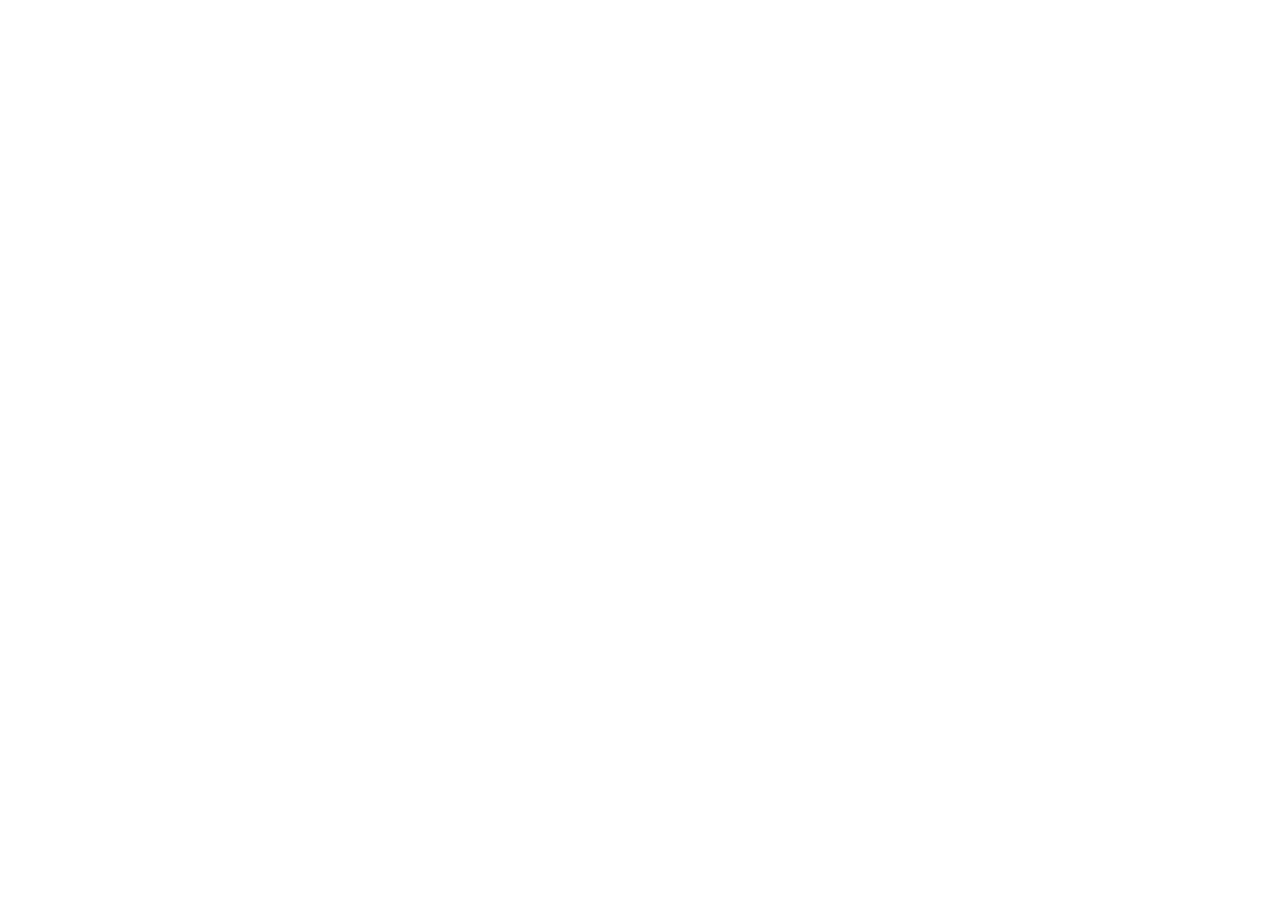
==== spec-tabular.html @ c2321938 "Add files via upload" ====
<?xml version="1.0" encoding="iso-8859-1"?>
<!DOCTYPE html PUBLIC "-//W3C//DTD XHTML 1.0 Transitional//EN"
    "http://www.w3.org/TR/xhtml1/DTD/xhtml1-transitional.dtd">

<html xmlns="http://www.w3.org/1999/xhtml">
<head>
  <title>Spec-Tabular!</title>
  <meta name="GENERATOR" content="Mozilla/4.02 [en]C-DIAL  (Win95; U) [Netscape]" />
  <meta name="Rating" content="general" />
  <meta name="Author" content="Daniel Neiderhiser" />
  <meta name="DESCRIPTION" content="Generate a tabulated report of your systems software and hardware specification." />
  <meta name="KEYWORDS" content="Network, Speedtest, Speed test, Up, Down, Speed, Bandwidth, Throughput, kbps, kb/s, Mbps, Mp/s, Gbps, Gb/s, External IP, Internal IP, IP Address, Internet Protocol, OS, Operating System, Version, CPU, GPU, Graphics, RAM, Motherboard, Audio, Storage, Hard Drive, SSD, HDD, Floppy, Optical Dirves, CD, DVD, ROM, Peripherals, Printers, Drivers, Browser" />
  <meta http-equiv="Content-Type" content="text/html; charset=iso-8859-1" />
  <meta http-equiv="Content-Language" content="EN" />
  <meta name="abstract" content="" />
  <meta name="distribution" content="Global" />
  <meta name="revisit-after" content="7 days" />
  <meta name="copyright" content="" />
  <meta name="robots" content="FOLLOW,INDEX" />
  <link rel="alternate" type="application/rss+xml" title="" href="/" />
  <link rel="SHORTCUT ICON" href="favicon.png" />
</head>
<body>



</body>
</html>
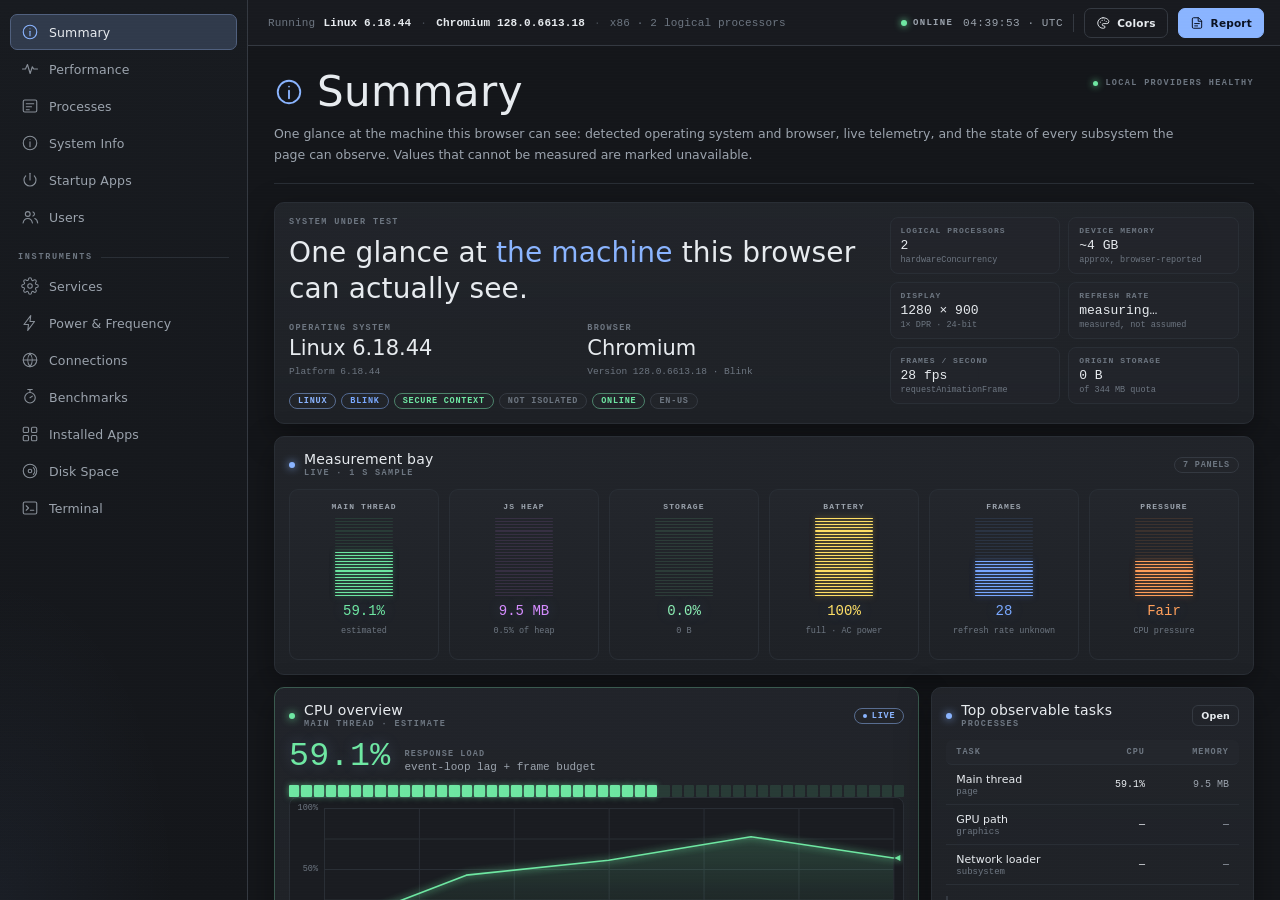
==== commit 5256e008: "v1" ====
--- a/spec-tabular.html
+++ b/spec-tabular.html
@@ -1,28 +1,6092 @@
-<?xml version="1.0" encoding="iso-8859-1"?>
-<!DOCTYPE html PUBLIC "-//W3C//DTD XHTML 1.0 Transitional//EN"
-    "http://www.w3.org/TR/xhtml1/DTD/xhtml1-transitional.dtd">
-
-<html xmlns="http://www.w3.org/1999/xhtml">
+<!DOCTYPE html>
+<html lang="en" data-theme="dark">
 <head>
-  <title>Spec-Tabular!</title>
-  <meta name="GENERATOR" content="Mozilla/4.02 [en]C-DIAL  (Win95; U) [Netscape]" />
-  <meta name="Rating" content="general" />
-  <meta name="Author" content="Daniel Neiderhiser" />
-  <meta name="DESCRIPTION" content="Generate a tabulated report of your systems software and hardware specification." />
-  <meta name="KEYWORDS" content="Network, Speedtest, Speed test, Up, Down, Speed, Bandwidth, Throughput, kbps, kb/s, Mbps, Mp/s, Gbps, Gb/s, External IP, Internal IP, IP Address, Internet Protocol, OS, Operating System, Version, CPU, GPU, Graphics, RAM, Motherboard, Audio, Storage, Hard Drive, SSD, HDD, Floppy, Optical Dirves, CD, DVD, ROM, Peripherals, Printers, Drivers, Browser" />
-  <meta http-equiv="Content-Type" content="text/html; charset=iso-8859-1" />
-  <meta http-equiv="Content-Language" content="EN" />
-  <meta name="abstract" content="" />
-  <meta name="distribution" content="Global" />
-  <meta name="revisit-after" content="7 days" />
-  <meta name="copyright" content="" />
-  <meta name="robots" content="FOLLOW,INDEX" />
-  <link rel="alternate" type="application/rss+xml" title="" href="/" />
-  <link rel="SHORTCUT ICON" href="favicon.png" />
+<meta charset="utf-8">
+<meta name="viewport" content="width=device-width, initial-scale=1">
+<title>Spec-Tabular · TMOG Web — Task Manager &amp; System Report</title>
+<meta name="description" content="A browser-native task manager and system specification report inspired by TMOG. Detects your OS, browser, hardware, display, storage, network, and exposes the telemetry a web page can actually measure.">
+<meta name="author" content="Daniel Neiderhiser">
+<meta name="keywords" content="task manager, system specs, OS detection, browser detection, CPU, GPU, RAM, storage, network, display, benchmark, TMOG, spec-tabular">
+<meta name="robots" content="index,follow">
+<meta name="theme-color" content="#14161a">
+<link rel="SHORTCUT ICON" href="favicon.png">
+<style>
+/* ============================================================
+   TMOG·WEB / Spec-Tabular — instrument panel
+   ============================================================ */
+:root {
+  --font-ui: "Segoe UI Variable Text", "Segoe UI", system-ui, -apple-system, "Helvetica Neue", Arial, sans-serif;
+  --font-display: "Segoe UI Variable Display", "Segoe UI Semilight", "Segoe UI", system-ui, -apple-system, "Helvetica Neue", Arial, sans-serif;
+  --font-mono: ui-monospace, "Cascadia Mono", "SF Mono", Menlo, Consolas, "Liberation Mono", monospace;
+  --radius: 10px;
+  --sidebar-w: 248px;
+  --scan: .16;
+  --shadow: 0 10px 30px rgba(0,0,0,.28);
+  --glow-text: 0 0 14px color-mix(in srgb, var(--tint, var(--accent)) 28%, transparent);
+  --ease: cubic-bezier(.2,.7,.2,1);
+}
+
+[data-theme="dark"] {
+  color-scheme: dark;
+  --bg: #14161a;
+  --bg2: #181b20;
+  --panel: #1e2126;
+  --panel2: #23262c;
+  --panel3: #282c33;
+  --line: #343941;
+  --line-soft: #292e35;
+  --text: #e7ebef;
+  --muted: #9ba3ad;
+  --faint: #6d7681;
+  --accent: #8ab4ff;
+  --accent2: #5f8dff;
+  --accent-ink: #0a1222;
+  --cpu: #6ee7a2;
+  --mem: #d58cff;
+  --gpu: #79a8ff;
+  --net: #63d9ff;
+  --disk: #8cf0b4;
+  --energy: #ffe066;
+  --therm: #ff9f5a;
+  --npu: #ff7b7b;
+  --ok: #6ee7a2;
+  --warn: #ffd166;
+  --bad: #ff7b7b;
+  --info: #79a8ff;
+  --shadow: 0 12px 34px rgba(0,0,0,.34);
+  --glow-text: 0 0 14px color-mix(in srgb, var(--tint, var(--accent)) 26%, transparent);
+}
+[data-theme="light"] {
+  color-scheme: light;
+  --bg: #eef1f5;
+  --bg2: #f5f7fa;
+  --panel: #ffffff;
+  --panel2: #f7f9fc;
+  --panel3: #eef2f7;
+  --line: #ccd5df;
+  --line-soft: #e1e7ee;
+  --text: #1b2430;
+  --muted: #5c6875;
+  --faint: #8a95a2;
+  --accent: #0b6bcb;
+  --accent2: #0956a8;
+  --accent-ink: #ffffff;
+  --cpu: #0e9f6e;
+  --mem: #8b3fd6;
+  --gpu: #2563eb;
+  --net: #0284c7;
+  --disk: #0f766e;
+  --energy: #a16207;
+  --therm: #dc4f0a;
+  --npu: #dc2626;
+  --ok: #0e9f6e;
+  --warn: #b45309;
+  --bad: #dc2626;
+  --info: #2563eb;
+  --shadow: 0 8px 24px rgba(20,32,52,.08);
+  --glow-text: none;
+  --scan: 0;
+}
+[data-theme="green"] {
+  color-scheme: dark;
+  --bg: #030805; --bg2: #050d08; --panel: #07120b; --panel2: #0a1810; --panel3: #0d1f15;
+  --line: #124326; --line-soft: #0b2b18; --text: #9dffb9; --muted: #55c779; --faint: #2f7a4b;
+  --accent: #3dff78; --accent2: #29d961; --accent-ink: #03150a;
+  --cpu: #3dff78; --mem: #3dff78; --gpu: #3dff78; --net: #3dff78; --disk: #3dff78;
+  --energy: #3dff78; --therm: #3dff78; --npu: #3dff78;
+  --ok: #3dff78; --warn: #b5ff7a; --bad: #ff9c7a; --info: #3dff78;
+  --shadow: 0 12px 34px rgba(0,0,0,.55);
+  --scan: .3;
+}
+[data-theme="amber"] {
+  color-scheme: dark;
+  --bg: #0c0803; --bg2: #120d06; --panel: #180f05; --panel2: #201509; --panel3: #291b0c;
+  --line: #4f3410; --line-soft: #352208; --text: #ffd9a0; --muted: #d5a45b; --faint: #8a6430;
+  --accent: #ffb52e; --accent2: #f39c12; --accent-ink: #1c1002;
+  --cpu: #ffb52e; --mem: #ffb52e; --gpu: #ffb52e; --net: #ffb52e; --disk: #ffb52e;
+  --energy: #ffb52e; --therm: #ffb52e; --npu: #ffb52e;
+  --ok: #ffcf66; --warn: #ffb52e; --bad: #ff8a5c; --info: #ffb52e;
+  --shadow: 0 12px 34px rgba(0,0,0,.55);
+  --scan: .3;
+}
+[data-theme="blue"] {
+  color-scheme: dark;
+  --bg: #03060d; --bg2: #050a14; --panel: #071020; --panel2: #0a1528; --panel3: #0d1b32;
+  --line: #123457; --line-soft: #0b233b; --text: #9fd2ff; --muted: #5b9dd8; --faint: #32688f;
+  --accent: #38b6ff; --accent2: #1e90ff; --accent-ink: #02111f;
+  --cpu: #38b6ff; --mem: #38b6ff; --gpu: #38b6ff; --net: #38b6ff; --disk: #38b6ff;
+  --energy: #38b6ff; --therm: #38b6ff; --npu: #38b6ff;
+  --ok: #63d9ff; --warn: #9fd2ff; --bad: #ff9c7a; --info: #38b6ff;
+  --shadow: 0 12px 34px rgba(0,0,0,.55);
+  --scan: .3;
+}
+[data-theme="mono"] {
+  color-scheme: dark;
+  --bg: #0a0a0a; --bg2: #0f0f0f; --panel: #141414; --panel2: #191919; --panel3: #1e1e1e;
+  --line: #3a3a3a; --line-soft: #2a2a2a; --text: #e8e8e8; --muted: #a0a0a0; --faint: #6f6f6f;
+  --accent: #f2f2f2; --accent2: #d0d0d0; --accent-ink: #0a0a0a;
+  --cpu: #f2f2f2; --mem: #f2f2f2; --gpu: #f2f2f2; --net: #f2f2f2; --disk: #f2f2f2;
+  --energy: #f2f2f2; --therm: #f2f2f2; --npu: #f2f2f2;
+  --ok: #f2f2f2; --warn: #c8c8c8; --bad: #b0b0b0; --info: #f2f2f2;
+  --shadow: 0 12px 34px rgba(0,0,0,.6);
+  --scan: .2;
+}
+
+* { box-sizing: border-box; }
+html, body { height: 100%; }
+body {
+  margin: 0;
+  background: var(--bg);
+  color: var(--text);
+  font-family: var(--font-ui);
+  font-size: 13px;
+  line-height: 1.45;
+  -webkit-font-smoothing: antialiased;
+  text-rendering: optimizeLegibility;
+  overflow: hidden;
+}
+button, input, select { font: inherit; color: inherit; }
+a { color: var(--accent); }
+::selection { background: color-mix(in srgb, var(--accent) 35%, transparent); }
+
+:focus-visible { outline: 2px solid var(--accent); outline-offset: 2px; border-radius: 4px; }
+.skip-link {
+  position: fixed; left: 12px; top: -60px; z-index: 200; padding: 8px 12px;
+  background: var(--accent); color: var(--accent-ink); border-radius: 6px;
+  font: 600 12px var(--font-ui); text-decoration: none; transition: top .15s var(--ease);
+}
+.skip-link:focus { top: 12px; }
+
+.scanlines {
+  position: fixed; inset: 0; z-index: 1000; pointer-events: none;
+  background: repeating-linear-gradient(0deg, rgba(255,255,255,.055) 0 1px, transparent 1px 3px);
+  mix-blend-mode: overlay;
+  opacity: var(--scan);
+}
+[data-theme="light"] .scanlines { display: none; }
+
+/* ---------- layout ---------- */
+.app {
+  display: grid;
+  grid-template-columns: var(--sidebar-w) minmax(0, 1fr);
+  height: 100vh;
+  height: 100dvh;
+}
+.sidebar {
+  display: flex; flex-direction: column; min-height: 0;
+  border-right: 1px solid var(--line);
+  background:
+    radial-gradient(120% 60% at 0% 100%, color-mix(in srgb, var(--accent) 5%, transparent), transparent 60%),
+    linear-gradient(180deg, var(--bg2), var(--bg));
+  position: relative;
+  z-index: 10;
+}
+.rail { flex: 1; overflow-y: auto; padding: 14px 10px 12px; display: flex; flex-direction: column; gap: 1px; }
+.navgroup {
+  padding: 16px 8px 5px; font: 600 8.5px var(--font-mono);
+  letter-spacing: .2em; text-transform: uppercase; color: var(--faint);
+  display: flex; align-items: center; gap: 8px;
+}
+.navgroup::after { content: ""; flex: 1; height: 1px; background: var(--line-soft); }
+.navbtn {
+  display: flex; align-items: center; gap: 10px;
+  padding: 8px 10px; border-radius: 7px; border: 1px solid transparent;
+  background: transparent; color: var(--muted); cursor: pointer; text-align: left;
+  font: 500 12.5px var(--font-ui); letter-spacing: .01em;
+  transition: background .14s var(--ease), color .14s var(--ease), border-color .14s var(--ease);
+  min-height: 36px;
+}
+.navbtn:hover { background: color-mix(in srgb, var(--panel2) 75%, transparent); color: var(--text); }
+.navbtn[aria-selected="true"] {
+  background: color-mix(in srgb, var(--accent) 17%, var(--panel));
+  border-color: color-mix(in srgb, var(--accent) 32%, var(--line));
+  color: var(--text);
+}
+.navicon { display: inline-flex; flex: 0 0 auto; width: 18px; height: 18px; opacity: .85; }
+.navicon svg { width: 18px; height: 18px; }
+.navbtn[aria-selected="true"] .navicon { color: var(--accent); opacity: 1; }
+.navlabel { flex: 1; }
+
+.main-col { display: flex; flex-direction: column; min-width: 0; min-height: 0; }
+.topbar {
+  flex: 0 0 auto; height: 46px;
+  display: flex; align-items: center; justify-content: space-between; gap: 14px;
+  padding: 0 16px 0 20px;
+  border-bottom: 1px solid var(--line);
+  background: color-mix(in srgb, var(--bg2) 92%, transparent);
+  position: relative; z-index: 15;
+}
+.bootbar {
+  position: absolute; left: 0; right: 0; bottom: -1px; height: 1px;
+  background: linear-gradient(90deg, transparent, var(--accent), transparent);
+  background-size: 40% 100%; background-repeat: no-repeat;
+  animation: bootslide 1.1s linear infinite;
+}
+.bootbar[hidden] { display: none; }
+@keyframes bootslide { from { background-position: -45% 0; } to { background-position: 145% 0; } }
+.session { display: flex; align-items: center; gap: 8px; min-width: 0; font: 11px var(--font-mono); color: var(--faint); letter-spacing: .015em; white-space: nowrap; overflow: hidden; text-overflow: ellipsis; }
+.session b { color: var(--text); font-weight: 600; }
+.session .sep { opacity: .5; padding: 0 1px; }
+.top-actions { display: flex; align-items: center; gap: 10px; flex: 0 0 auto; }
+.livechip {
+  display: inline-flex; align-items: center; gap: 6px;
+  font: 600 9px var(--font-mono); letter-spacing: .14em; color: var(--muted);
+}
+.livechip i {
+  width: 6px; height: 6px; border-radius: 50%; background: var(--cpu);
+  box-shadow: 0 0 7px var(--cpu); animation: pulse 2.4s ease-in-out infinite;
+}
+.livechip.offline { color: #ff6b6b; }
+.livechip.offline i { background: #ff4d4f; box-shadow: 0 0 8px #ff4d4f; animation: none; }
+[data-theme="light"] .livechip.offline { color: #c62828; }
+@keyframes pulse { 0%,100% { opacity: 1; } 50% { opacity: .35; } }
+.clock { font: 500 11px var(--font-mono); color: var(--muted); font-variant-numeric: tabular-nums; letter-spacing: .05em; }
+.top-actions .divider { width: 1px; height: 18px; background: var(--line); }
+
+.stage {
+  flex: 1; min-height: 0; overflow-y: auto; padding: 22px 26px 40px;
+  scrollbar-color: var(--line) transparent;
+  scrollbar-width: thin;
+}
+.stage::-webkit-scrollbar, .rail::-webkit-scrollbar, .tbl-wrap::-webkit-scrollbar, .dialog-body::-webkit-scrollbar { width: 10px; height: 10px; }
+.stage::-webkit-scrollbar-thumb, .rail::-webkit-scrollbar-thumb, .tbl-wrap::-webkit-scrollbar-thumb, .dialog-body::-webkit-scrollbar-thumb {
+  background: color-mix(in srgb, var(--line) 80%, transparent); border-radius: 10px;
+  border: 3px solid transparent; background-clip: content-box;
+}
+
+.view-head { padding: 2px 0 18px; margin-bottom: 18px; border-bottom: 1px solid var(--line-soft); }
+.view-head-row { display: flex; align-items: flex-start; justify-content: space-between; gap: 20px; }
+.view-title-wrap { display: flex; align-items: center; gap: 13px; min-width: 0; }
+.view-icon { width: 30px; height: 30px; color: var(--accent); display: inline-flex; flex: 0 0 auto; }
+.view-icon svg { width: 30px; height: 30px; }
+.view-title { margin: 0; font: 300 clamp(28px, 3.4vw, 42px)/1.05 var(--font-display); letter-spacing: .01em; }
+.view-desc { margin: 10px 0 0; max-width: 930px; font: 12.5px/1.65 var(--font-ui); color: var(--muted); }
+.head-status { display: flex; align-items: center; gap: 7px; padding-top: 8px; font: 600 8.5px var(--font-mono); letter-spacing: .16em; text-transform: uppercase; color: var(--faint); white-space: nowrap; }
+.head-status i { width: 5px; height: 5px; border-radius: 50%; background: var(--cpu); box-shadow: 0 0 7px var(--cpu); }
+.view[hidden] { display: none; }
+.view { animation: viewin .28s var(--ease); }
+#view-summary > * + *,
+#view-processes > * + *,
+#view-services > * + *,
+#view-system > * + *,
+#view-startup > * + *,
+#view-users > * + *,
+#view-connections > * + *,
+#view-disk > * + * { margin-top: 12px; }
+@keyframes viewin { from { opacity: 0; transform: translateY(5px); } to { opacity: 1; transform: none; } }
+
+/* ---------- primitives ---------- */
+.grid { display: grid; gap: 12px; }
+.g2 { grid-template-columns: repeat(2, minmax(0, 1fr)); }
+.g3 { grid-template-columns: repeat(3, minmax(0, 1fr)); }
+.g4 { grid-template-columns: repeat(4, minmax(0, 1fr)); }
+.two-one { grid-template-columns: minmax(0, 2fr) minmax(0, 1fr); }
+.one-two { grid-template-columns: minmax(0, 1fr) minmax(0, 2fr); }
+.stack { display: flex; flex-direction: column; gap: 12px; }
+.row { display: flex; align-items: center; gap: 9px; }
+.wrap { flex-wrap: wrap; }
+.spacer { flex: 1; }
+.mt { margin-top: 12px; }
+.mono { font-family: var(--font-mono); font-variant-numeric: tabular-nums; }
+.muted { color: var(--muted); }
+.faint { color: var(--faint); }
+.small { font-size: 10.5px; }
+.nowrap { white-space: nowrap; }
+.right { text-align: right; }
+.hidden { display: none !important; }
+
+.panel {
+  background: linear-gradient(180deg, color-mix(in srgb, var(--panel2) 88%, transparent), var(--panel));
+  border: 1px solid var(--line-soft);
+  border-radius: var(--radius);
+  padding: 14px;
+  box-shadow: var(--shadow);
+  min-width: 0;
+}
+.panel.tinted { border-color: color-mix(in srgb, var(--tint, var(--accent)) 24%, var(--line-soft)); }
+.panel-h { display: flex; align-items: center; gap: 9px; margin-bottom: 11px; min-height: 18px; }
+.panel-h h3 { margin: 0; font: 500 14px/1.2 var(--font-ui); letter-spacing: .015em; }
+.panel-h .dot { width: 6px; height: 6px; border-radius: 50%; background: var(--tint, var(--accent)); box-shadow: 0 0 8px var(--tint, var(--accent)); flex: 0 0 auto; }
+.panel-h .spacer { flex: 1; }
+.panel-kicker { font: 600 8.5px var(--font-mono); letter-spacing: .16em; text-transform: uppercase; color: var(--faint); }
+.panel-sub { font: 10.5px var(--font-mono); color: var(--faint); margin-top: 2px; }
+
+.bigvalue { font: 500 clamp(24px, 2.6vw, 34px)/1 var(--font-mono); color: var(--tint, var(--accent)); letter-spacing: .01em; text-shadow: var(--glow-text); font-variant-numeric: tabular-nums; }
+.bigvalue small { font-size: .48em; letter-spacing: .04em; color: var(--muted); text-shadow: none; margin-left: 3px; }
+.metric-row { display: flex; align-items: flex-end; gap: 14px; flex-wrap: wrap; }
+.metric-side { display: flex; flex-direction: column; gap: 2px; min-width: 120px; }
+.metric-side .k { font: 600 8.5px var(--font-mono); letter-spacing: .13em; text-transform: uppercase; color: var(--faint); }
+.metric-side .v { font: 500 11px var(--font-mono); color: var(--muted); }
+
+.vfd { display: flex; gap: 2px; height: 12px; width: 100%; align-items: stretch; }
+.vfd i { flex: 1 1 0; min-width: 1px; border-radius: 1px; background: color-mix(in srgb, var(--tint, var(--accent)) 13%, var(--panel)); transition: background .2s linear, box-shadow .2s linear; }
+.vfd i.on { background: var(--tint, var(--accent)); box-shadow: 0 0 6px color-mix(in srgb, var(--tint, var(--accent)) 55%, transparent); }
+.vfd.vert { flex-direction: column-reverse; height: 84px; width: 100%; align-items: stretch; gap: 2px; }
+.vfd.vert i { min-height: 1px; flex: 1 1 0; }
+.vfd.tiny { height: 6px; width: 64px; display: inline-flex; vertical-align: middle; gap: 1px; }
+.vfd.tiny i { border-radius: 1px; }
+[data-theme="light"] .vfd i.on { box-shadow: none; }
+[data-theme="light"] .vfd i { background: color-mix(in srgb, var(--tint, var(--accent)) 12%, var(--panel3)); }
+
+.chip {
+  display: inline-flex; align-items: center; gap: 5px;
+  padding: 2px 8px; border-radius: 999px; border: 1px solid var(--line);
+  font: 600 8.5px var(--font-mono); letter-spacing: .09em; text-transform: uppercase;
+  color: var(--muted); background: color-mix(in srgb, var(--panel2) 70%, transparent);
+  white-space: nowrap; max-width: 100%; overflow: hidden; text-overflow: ellipsis;
+}
+.chip i { width: 4px; height: 4px; border-radius: 50%; background: currentColor; flex: 0 0 auto; }
+.chip.ok { color: var(--ok); border-color: color-mix(in srgb, var(--ok) 42%, var(--line)); }
+.chip.warn { color: var(--warn); border-color: color-mix(in srgb, var(--warn) 42%, var(--line)); }
+.chip.bad { color: var(--bad); border-color: color-mix(in srgb, var(--bad) 42%, var(--line)); }
+.chip.info { color: var(--info); border-color: color-mix(in srgb, var(--info) 42%, var(--line)); }
+.chip.accent { color: var(--accent); border-color: color-mix(in srgb, var(--accent) 42%, var(--line)); }
+.chip.off { color: var(--faint); }
+
+.btn {
+  display: inline-flex; align-items: center; justify-content: center; gap: 7px;
+  padding: 7px 11px; border-radius: 7px; border: 1px solid var(--line);
+  background: var(--panel2); color: var(--text); cursor: pointer;
+  font: 600 10.5px var(--font-ui); letter-spacing: .02em;
+  transition: border-color .14s var(--ease), background .14s var(--ease), transform .1s var(--ease);
+  white-space: nowrap;
+}
+.btn:hover { border-color: color-mix(in srgb, var(--accent) 55%, var(--line)); background: color-mix(in srgb, var(--accent) 8%, var(--panel2)); }
+.btn:active { transform: translateY(1px); }
+.btn:disabled { opacity: .45; cursor: not-allowed; transform: none; }
+.btn.primary { background: var(--accent); border-color: var(--accent); color: var(--accent-ink); }
+.btn.primary:hover { background: color-mix(in srgb, var(--accent) 85%, white); }
+.btn.ghost { background: transparent; }
+.btn.sm { padding: 4px 8px; font-size: 9.5px; border-radius: 6px; }
+.btn.danger { color: var(--bad); border-color: color-mix(in srgb, var(--bad) 40%, var(--line)); background: transparent; }
+.btn svg { width: 14px; height: 14px; flex: 0 0 auto; }
+.iconbtn {
+  width: 30px; height: 30px; border-radius: 6px; border: 1px solid var(--line);
+  background: transparent; color: var(--muted); cursor: pointer; display: inline-flex;
+  align-items: center; justify-content: center; transition: .14s var(--ease);
+}
+.iconbtn:hover { color: var(--text); border-color: var(--accent); }
+.iconbtn svg { width: 15px; height: 15px; }
+
+.input, .select {
+  background: color-mix(in srgb, var(--bg2) 80%, transparent);
+  border: 1px solid var(--line); color: var(--text);
+  border-radius: 7px; padding: 7px 10px; min-width: 0;
+  font: 11.5px var(--font-mono); outline: none;
+  transition: border-color .14s var(--ease);
+}
+.input:focus, .select:focus { border-color: var(--accent); }
+.input::placeholder { color: var(--faint); }
+.select { cursor: pointer; }
+.toolbar { display: flex; align-items: center; gap: 8px; flex-wrap: wrap; margin-bottom: 12px; }
+.toolbar .spacer { flex: 1; }
+.toolbar-label { font: 600 8.5px var(--font-mono); letter-spacing: .14em; text-transform: uppercase; color: var(--faint); }
+
+.seg {
+  display: inline-flex; align-items: center; gap: 2px; flex-wrap: wrap;
+  padding: 3px; border: 1px solid var(--line-soft); border-radius: 9px;
+  background: var(--panel); margin-bottom: 12px;
+}
+.seg button {
+  display: inline-flex; align-items: center; gap: 6px;
+  border: 0; background: transparent; color: var(--muted); cursor: pointer;
+  padding: 6px 10px; border-radius: 6px;
+  font: 600 10px var(--font-mono); letter-spacing: .05em;
+  transition: background .14s var(--ease), color .14s var(--ease);
+}
+.seg button:hover { color: var(--text); }
+.seg button[aria-selected="true"] { background: color-mix(in srgb, var(--tint, var(--accent)) 16%, var(--panel2)); color: var(--text); }
+.seg i { width: 5px; height: 5px; border-radius: 50%; background: var(--tint, var(--accent)); }
+
+.note { font: 11px/1.6 var(--font-ui); color: var(--muted); border-left: 2px solid var(--line); padding: 2px 0 2px 10px; }
+.note b { color: var(--text); font-weight: 600; }
+.note + .note { margin-top: 8px; }
+.banner {
+  display: flex; gap: 10px; align-items: flex-start;
+  padding: 10px 12px; border: 1px solid var(--line-soft);
+  border-left: 2px solid var(--energy); border-radius: 8px;
+  background: color-mix(in srgb, var(--energy) 5%, transparent);
+  font: 11.5px/1.55 var(--font-ui); color: var(--muted);
+}
+.banner b { color: var(--text); }
+.banner .bi { color: var(--energy); flex: 0 0 auto; margin-top: 1px; }
+.banner .bi svg { width: 16px; height: 16px; }
+.banner.info { border-left-color: var(--info); background: color-mix(in srgb, var(--info) 5%, transparent); }
+.banner.info .bi { color: var(--info); }
+.banner.bad { border-left-color: var(--bad); background: color-mix(in srgb, var(--bad) 5%, transparent); }
+.banner.bad .bi { color: var(--bad); }
+
+/* ---------- tiles ---------- */
+.tiles { display: grid; grid-template-columns: repeat(auto-fit, minmax(205px, 1fr)); gap: 10px; }
+.tile {
+  position: relative; overflow: hidden; min-width: 0;
+  border: 1px solid color-mix(in srgb, var(--tint, var(--line)) 22%, var(--line-soft));
+  border-radius: 9px; padding: 12px 13px 13px;
+  background:
+    radial-gradient(140% 100% at 100% 0%, color-mix(in srgb, var(--tint, var(--accent)) 7%, transparent), transparent 55%),
+    linear-gradient(180deg, var(--panel2), var(--panel));
+}
+.tile::before { content: ""; position: absolute; left: 0; top: 10px; bottom: 10px; width: 2px; background: var(--tint, var(--accent)); opacity: .85; border-radius: 2px; }
+.tlabel { font: 600 8.5px var(--font-mono); letter-spacing: .14em; text-transform: uppercase; color: var(--muted); display: flex; align-items: center; gap: 7px; }
+.tlabel i { width: 5px; height: 5px; border-radius: 50%; background: var(--tint, var(--accent)); flex: 0 0 auto; }
+.tvalue { margin-top: 7px; font: 400 18px/1.25 var(--font-display); letter-spacing: .005em; overflow-wrap: anywhere; }
+.tvalue.mono { font: 500 17px/1.3 var(--font-mono); color: var(--tint, var(--text)); text-shadow: var(--glow-text); }
+.tsub { margin-top: 4px; font: 10px/1.5 var(--font-mono); color: var(--faint); overflow-wrap: anywhere; }
+.tmeter { margin-top: 10px; height: 8px; }
+
+/* ---------- vitals ---------- */
+.vitals { display: grid; grid-template-columns: repeat(6, minmax(0, 1fr)); gap: 10px; }
+.vital {
+  display: flex; flex-direction: column; align-items: center; gap: 7px;
+  padding: 12px 9px 11px; border: 1px solid var(--line-soft); border-radius: 9px;
+  background: linear-gradient(180deg, var(--panel2), var(--panel)); min-width: 0;
+}
+.vital .vlabel { font: 600 8px var(--font-mono); letter-spacing: .14em; text-transform: uppercase; color: var(--muted); text-align: center; }
+.vital .vval { font: 500 14px var(--font-mono); color: var(--tint, var(--accent)); text-shadow: var(--glow-text); font-variant-numeric: tabular-nums; }
+.vital .vsub { font: 8.5px/1.35 var(--font-mono); color: var(--faint); text-align: center; min-height: 22px; }
+.vital .vfd.vert { width: 100%; max-width: 58px; height: 78px; }
+.vital.off .vval, .vital.off .vlabel { color: var(--faint); text-shadow: none; }
+.vital.off .vfd i.on { background: var(--faint); box-shadow: none; }
+.tile.off { opacity: .72; }
+.tile.off .tvalue { color: var(--faint); text-shadow: none; }
+.tile.off .tlabel i { background: var(--faint); }
+
+/* ---------- hero ---------- */
+.hero { display: grid; grid-template-columns: minmax(0, 1.25fr) minmax(0, .75fr); gap: 18px; }
+.hero .lede { margin: 8px 0 0; font: 300 clamp(20px, 2.2vw, 28px)/1.28 var(--font-display); letter-spacing: .005em; }
+.hero .lede b { font-weight: 500; color: var(--accent); }
+.who { display: grid; grid-template-columns: 1fr 1fr; gap: 14px; margin-top: 16px; }
+.who .kicker { font: 600 8.5px var(--font-mono); letter-spacing: .15em; text-transform: uppercase; color: var(--faint); margin-bottom: 3px; }
+.who .big { font: 300 21px/1.22 var(--font-display); overflow-wrap: anywhere; }
+.who .big strong { font-weight: 500; }
+.who .sub { font: 9.5px/1.45 var(--font-mono); color: var(--faint); margin-top: 3px; overflow-wrap: anywhere; }
+.hero-chips { display: flex; flex-wrap: wrap; gap: 5px; margin-top: 15px; }
+.hero-stats { display: grid; grid-template-columns: 1fr 1fr; gap: 8px; align-content: start; }
+.hstat { border: 1px solid var(--line-soft); border-radius: 8px; padding: 8px 10px; background: color-mix(in srgb, var(--panel2) 60%, transparent); min-width: 0; }
+.hstat .hk { font: 600 8px var(--font-mono); letter-spacing: .13em; text-transform: uppercase; color: var(--faint); }
+.hstat .hv { font: 500 13px var(--font-mono); color: var(--text); margin-top: 3px; overflow-wrap: anywhere; }
+.hstat .hs { font: 8.5px var(--font-mono); color: var(--faint); margin-top: 2px; }
+
+/* ---------- charts ---------- */
+.graphbox { border: 1px solid var(--line-soft); border-radius: 8px; overflow: hidden; background: color-mix(in srgb, var(--bg) 44%, var(--panel)); }
+.graph { display: block; width: 100%; height: 148px; }
+.graph.sm { height: 104px; }
+.graph.lg { height: 196px; }
+.graph.xl { height: 240px; }
+.legend { display: flex; gap: 13px; flex-wrap: wrap; margin-top: 7px; font: 9.5px var(--font-mono); color: var(--muted); }
+.legend span { display: inline-flex; align-items: center; gap: 5px; }
+.legend i { width: 12px; height: 2px; border-radius: 2px; background: currentColor; }
+
+/* ---------- tables ---------- */
+.tbl-wrap { overflow: auto; border: 1px solid var(--line-soft); border-radius: 8px; max-height: 62vh; }
+.tbl { width: 100%; border-collapse: separate; border-spacing: 0; font: 11.5px var(--font-ui); }
+.tbl th {
+  position: sticky; top: 0; z-index: 2;
+  background: color-mix(in srgb, var(--panel2) 94%, var(--bg));
+  color: var(--faint); text-align: left; white-space: nowrap;
+  padding: 8px 10px; border-bottom: 1px solid var(--line);
+  font: 600 8.5px var(--font-mono); letter-spacing: .13em; text-transform: uppercase;
+}
+.tbl th.sortable { cursor: pointer; user-select: none; }
+.tbl th.sortable:hover { color: var(--text); }
+.tbl th .arrow { margin-left: 4px; opacity: .85; font-size: 8px; }
+.tbl td { padding: 7px 10px; border-bottom: 1px solid var(--line-soft); vertical-align: middle; }
+.tbl tbody tr:last-child td { border-bottom: 0; }
+.tbl tbody tr:hover td { background: color-mix(in srgb, var(--accent) 5%, transparent); }
+.tbl tbody tr.sel td { background: color-mix(in srgb, var(--accent) 10%, transparent); }
+.tbl tbody tr.grouprow td { background: color-mix(in srgb, var(--panel2) 85%, transparent); color: var(--faint); font: 600 8.5px var(--font-mono); letter-spacing: .13em; text-transform: uppercase; padding: 6px 10px; }
+.tbl .num { text-align: right; font-family: var(--font-mono); font-variant-numeric: tabular-nums; white-space: nowrap; }
+.tbl .namecell { font-weight: 500; }
+.tbl .small { color: var(--muted); font-size: 10px; }
+.tbl .sub { display: block; font: 9px var(--font-mono); color: var(--faint); margin-top: 1px; overflow-wrap: anywhere; }
+.tbl tr.clickable { cursor: pointer; }
+.cpucell { display: flex; align-items: center; justify-content: flex-end; gap: 7px; }
+.cpucell .pct { min-width: 46px; text-align: right; font: 500 10.5px var(--font-mono); }
+
+/* ---------- detail ---------- */
+.detail { display: grid; grid-template-columns: repeat(4, minmax(0, 1fr)); gap: 18px; }
+.detail h4 { margin: 0 0 7px; font: 600 8.5px var(--font-mono); letter-spacing: .15em; text-transform: uppercase; color: var(--faint); }
+.detail dl { display: grid; grid-template-columns: auto minmax(0, 1fr); gap: 5px 10px; margin: 0; font: 10px/1.4 var(--font-mono); }
+.detail dt { color: var(--faint); white-space: nowrap; }
+.detail dd { margin: 0; text-align: right; color: var(--text); overflow-wrap: anywhere; }
+
+/* ---------- identity / stats ---------- */
+.identity { display: grid; grid-template-columns: repeat(4, minmax(0, 1fr)); gap: 1px; background: var(--line-soft); border: 1px solid var(--line-soft); border-radius: 8px; overflow: hidden; }
+.idcell { background: var(--panel); padding: 9px 11px; min-width: 0; }
+.idcell .k { font: 600 8px var(--font-mono); letter-spacing: .13em; text-transform: uppercase; color: var(--faint); }
+.idcell .v { font: 500 10.5px/1.45 var(--font-mono); color: var(--text); margin-top: 3px; overflow-wrap: anywhere; }
+.idcell .v.off { color: var(--faint); font-style: italic; }
+.statgrid { display: grid; grid-template-columns: repeat(auto-fit, minmax(130px, 1fr)); gap: 1px; background: var(--line-soft); border: 1px solid var(--line-soft); border-radius: 8px; overflow: hidden; }
+.stat { background: var(--panel); padding: 9px 11px; min-width: 0; }
+.stat .k { font: 600 8px var(--font-mono); letter-spacing: .12em; text-transform: uppercase; color: var(--faint); }
+.stat .v { font: 500 12px/1.35 var(--font-mono); color: var(--text); margin-top: 3px; overflow-wrap: anywhere; }
+.stat .v.off { color: var(--faint); font-style: italic; font-size: 10.5px; }
+
+/* ---------- processes ---------- */
+.proclist { display: flex; flex-direction: column; gap: 1px; }
+.prow { display: grid; grid-template-columns: minmax(0, 1.7fr) 54px 84px 96px minmax(110px, .8fr) minmax(84px, .7fr) 56px; gap: 6px; align-items: center; padding: 7px 10px; border-bottom: 1px solid var(--line-soft); font: 11px var(--font-ui); }
+.prow:last-child { border-bottom: 0; }
+.prow.head { font: 600 8.5px var(--font-mono); letter-spacing: .12em; text-transform: uppercase; color: var(--faint); background: var(--panel2); border-radius: 6px; }
+.prow .pname { min-width: 0; overflow: hidden; text-overflow: ellipsis; white-space: nowrap; }
+.prow .pname .sub { display: block; font: 9px var(--font-mono); color: var(--faint); margin-top: 1px; overflow: hidden; text-overflow: ellipsis; }
+.prow .pid { font: 10px var(--font-mono); color: var(--faint); }
+.prow .pstatus { font: 9px var(--font-mono); color: var(--cpu); }
+.prow .pkind { font: 9px var(--font-mono); color: var(--muted); overflow: hidden; text-overflow: ellipsis; white-space: nowrap; }
+.prow .pcpu { display: flex; align-items: center; justify-content: flex-end; gap: 6px; font: 10px var(--font-mono); }
+.prow .pmem { text-align: right; font: 10px var(--font-mono); color: var(--muted); }
+.prow .pact { text-align: right; }
+.prow.child .pname { padding-left: 18px; position: relative; }
+.prow.child .pname::before { content: "└"; position: absolute; left: 5px; color: var(--faint); font-size: 10px; }
+.prow .pname b { font-weight: 500; }
+
+/* ---------- cores ---------- */
+.cores { display: grid; grid-template-columns: repeat(auto-fill, minmax(88px, 1fr)); gap: 7px; }
+.core { border: 1px solid var(--line-soft); border-radius: 6px; padding: 7px 8px; background: var(--bg2); }
+.core .ch { display: flex; justify-content: space-between; align-items: baseline; font: 600 8px var(--font-mono); letter-spacing: .09em; color: var(--faint); }
+.core .ch b { font-weight: 500; color: var(--cpu); font-size: 9px; }
+.core .vfd { margin-top: 5px; height: 5px; }
+
+/* ---------- waterfall ---------- */
+.wf { display: flex; flex-direction: column; gap: 5px; }
+.wf-row { display: grid; grid-template-columns: 142px minmax(0, 1fr) 62px; align-items: center; gap: 9px; font: 10px var(--font-mono); }
+.wf-row .lbl { color: var(--muted); overflow: hidden; text-overflow: ellipsis; white-space: nowrap; }
+.wf-track { height: 9px; border-radius: 4px; background: var(--panel3); overflow: hidden; position: relative; }
+.wf-bar { position: absolute; top: 0; bottom: 0; border-radius: 4px; background: var(--tint, var(--accent)); opacity: .85; min-width: 2px; }
+.wf-row .ms { text-align: right; color: var(--faint); }
+
+/* ---------- speedtest / benchmark ---------- */
+.speeds { display: flex; flex-direction: column; gap: 8px; }
+.progress { height: 6px; border-radius: 999px; background: var(--panel3); overflow: hidden; }
+.progress > span { display: block; height: 100%; width: 0; background: var(--accent); border-radius: 999px; transition: width .2s linear; }
+.progress.indet > span { width: 38%; animation: indet 1.1s ease-in-out infinite; }
+@keyframes indet { 0% { margin-left: -40%; } 100% { margin-left: 105%; } }
+.bench-grid { display: grid; grid-template-columns: repeat(auto-fit, minmax(250px, 1fr)); gap: 10px; }
+.bench {
+  border: 1px solid var(--line-soft); border-radius: 9px; padding: 13px;
+  background: linear-gradient(180deg, var(--panel2), var(--panel)); display: flex; flex-direction: column; gap: 8px;
+  position: relative; overflow: hidden;
+}
+.bench::before { content: ""; position: absolute; left: 0; top: 10px; bottom: 10px; width: 2px; background: var(--tint, var(--accent)); opacity: .85; }
+.bench h4 { margin: 0; font: 500 13px var(--font-ui); }
+.bench .bdesc { font: 10px/1.5 var(--font-ui); color: var(--faint); min-height: 30px; }
+.bench .bval { font: 500 25px/1 var(--font-mono); color: var(--tint, var(--accent)); text-shadow: var(--glow-text); }
+.bench .bunit { font: 9px var(--font-mono); color: var(--faint); letter-spacing: .08em; text-transform: uppercase; }
+.bench .bfoot { display: flex; align-items: center; justify-content: space-between; gap: 8px; margin-top: auto; }
+.bench .bdelta { font: 9px var(--font-mono); color: var(--faint); }
+.bench .bdelta.up { color: var(--ok); }
+.bench .bdelta.down { color: var(--warn); }
+.bench.running { border-color: color-mix(in srgb, var(--accent) 40%, var(--line)); }
+
+/* ---------- dialogs ---------- */
+.dialog {
+  padding: 0; border: 1px solid var(--line); border-radius: 12px;
+  background: var(--panel); color: var(--text);
+  width: min(560px, calc(100vw - 28px)); max-width: none;
+  box-shadow: 0 30px 90px rgba(0,0,0,.65);
+}
+.dialog.wide { width: min(980px, calc(100vw - 28px)); }
+.dialog::backdrop { background: rgba(2,4,8,.62); backdrop-filter: blur(3px); }
+.dialog-head { display: flex; align-items: center; justify-content: space-between; gap: 14px; padding: 14px 16px; border-bottom: 1px solid var(--line-soft); }
+.dialog-head h2 { margin: 0; font: 300 24px var(--font-display); letter-spacing: .01em; }
+.dialog-head .sub { font: 9.5px var(--font-mono); color: var(--faint); margin-top: 2px; }
+.dialog-body { padding: 15px 16px; overflow: auto; max-height: calc(100dvh - 200px); }
+.dialog-foot { display: flex; align-items: center; justify-content: flex-end; gap: 7px; flex-wrap: wrap; padding: 11px 16px; border-top: 1px solid var(--line-soft); }
+.dialog-foot .spacer { flex: 1; }
+.theme-grid { display: grid; grid-template-columns: repeat(3, 1fr); gap: 9px; }
+.theme-card {
+  text-align: left; border: 1px solid var(--line); border-radius: 9px; padding: 9px;
+  background: var(--panel2); cursor: pointer; transition: .14s var(--ease);
+}
+.theme-card:hover { border-color: var(--accent); transform: translateY(-1px); }
+.theme-card[aria-pressed="true"] { border-color: var(--accent); box-shadow: 0 0 0 1px var(--accent) inset; }
+.theme-card .sw { display: flex; height: 36px; border-radius: 5px; overflow: hidden; border: 1px solid rgba(128,128,128,.25); }
+.theme-card .sw span { flex: 1; }
+.theme-card strong { display: block; margin-top: 7px; font: 600 10.5px var(--font-mono); letter-spacing: .07em; }
+.theme-card small { display: block; margin-top: 1px; font: 9px var(--font-ui); color: var(--faint); }
+.report-meta { display: flex; flex-wrap: wrap; gap: 6px; margin-bottom: 12px; }
+.report-table { width: 100%; border-collapse: collapse; font: 10.5px/1.5 var(--font-mono); table-layout: fixed; }
+.report-table th { text-align: left; padding: 6px 8px; border-bottom: 1px solid var(--line); color: var(--faint); font: 600 8.5px var(--font-mono); letter-spacing: .12em; text-transform: uppercase; }
+.report-table th:nth-child(1) { width: 26%; }
+.report-table th:nth-child(2) { width: 42%; }
+.report-table th:nth-child(3) { width: 32%; }
+.report-table td { padding: 5px 8px; border-bottom: 1px solid var(--line-soft); vertical-align: top; overflow-wrap: anywhere; }
+.report-table td:first-child { color: var(--faint); width: 26%; }
+.report-table td:nth-child(2) { color: var(--text); width: 42%; }
+.report-table td:last-child { color: var(--muted); width: 32%; }
+.report-table tr.group td { padding-top: 12px; color: var(--accent); font: 600 8.5px var(--font-mono); letter-spacing: .14em; text-transform: uppercase; background: transparent; }
+.report-table tr.group td:first-child { width: auto; }
+.report-note { margin-top: 14px; }
+
+.sysgroup-tbl .sysrow td:first-child { color: var(--muted); width: 34%; white-space: nowrap; }
+.sysgroup-tbl .sysrow td:last-child { font-family: var(--font-mono); font-size: 10px; overflow-wrap: anywhere; }
+.sysgroup-tbl .sysrow td.off { color: var(--faint); font-style: italic; }
+.sysgroup-tbl .sysrow[hidden] { display: none; }
+
+/* ---------- toast ---------- */
+.toast {
+  position: fixed; left: 50%; bottom: 44px; transform: translate(-50%, 20px);
+  z-index: 1200; padding: 9px 14px; border-radius: 8px;
+  background: var(--panel3); border: 1px solid var(--line); color: var(--text);
+  font: 11px var(--font-mono); box-shadow: 0 12px 30px rgba(0,0,0,.4);
+  opacity: 0; pointer-events: none; transition: .2s var(--ease); max-width: min(90vw, 560px);
+}
+.toast.show { opacity: 1; transform: translate(-50%, 0); }
+.toast.bad { border-color: color-mix(in srgb, var(--bad) 50%, var(--line)); }
+
+/* ---------- print ---------- */
+#printArea { display: none; }
+@media print {
+  body { overflow: visible; background: #fff; color: #111; }
+  .sidebar, .topbar, .scanlines, .view-head, .toast, .dialog, .skip-link, #views { display: none !important; }
+  .app, .main-col, .stage { display: block; height: auto; overflow: visible; padding: 0; }
+  #printArea { display: block; }
+  #printArea pre { font: 9.5pt/1.45 "Courier New", monospace; color: #111; white-space: pre-wrap; margin: 0; }
+}
+
+/* ---------- terminal ---------- */
+.stage.terminal-mode { padding: 0; overflow: hidden; display: flex; flex-direction: column; }
+.stage.terminal-mode .view-head { display: none; }
+.stage.terminal-mode #views { flex: 1 1 auto; min-height: 0; display: flex; flex-direction: column; }
+.stage.terminal-mode #views > .view:not([hidden]) { flex: 1 1 auto; min-height: 0; display: flex; flex-direction: column; }
+.term-shell {
+  display: flex; flex-direction: column;
+  flex: 1 1 auto; min-height: 0;
+  background: color-mix(in srgb, var(--bg) 84%, #000);
+  overflow: hidden;
+}
+.term-body {
+  flex: 1 1 auto; overflow-y: auto; padding: 18px 22px 22px;
+  font: 12.5px/1.6 var(--font-mono); cursor: text;
+}
+.term-row { white-space: pre-wrap; overflow-wrap: anywhere; color: var(--text); }
+.term-row.dim { color: var(--faint); }
+.term-row.warn { color: var(--warn); }
+.term-row.bad { color: var(--bad); }
+.term-row.ok { color: var(--ok); }
+.term-ps1 { color: var(--accent); white-space: nowrap; text-shadow: var(--glow-text); }
+.term-line { display: flex; align-items: baseline; gap: 8px; margin-top: 3px; }
+.term-input {
+  flex: 1 1 auto; min-width: 0; background: transparent; border: 0; outline: none;
+  color: var(--text); font: inherit; padding: 0; caret-color: var(--accent);
+}
+.term-input:disabled { opacity: .65; }
+.term-input::selection { background: color-mix(in srgb, var(--accent) 32%, transparent); }
+
+/* ---------- responsive ---------- */
+@media (max-width: 1180px) {
+  :root { --sidebar-w: 224px; }
+  .stage { padding: 20px 20px 36px; }
+  .vitals { grid-template-columns: repeat(3, minmax(0, 1fr)); }
+  .hero { grid-template-columns: 1fr; }
+  .identity { grid-template-columns: repeat(3, minmax(0, 1fr)); }
+  .detail { grid-template-columns: repeat(2, minmax(0, 1fr)); }
+}
+@media (max-width: 940px) {
+  body { overflow: auto; }
+  .app { display: block; height: auto; }
+  .sidebar { position: relative; height: auto; border-right: 0; border-bottom: 1px solid var(--line); }
+  .rail { flex-direction: row; overflow-x: auto; overflow-y: hidden; padding: 4px 10px 10px; gap: 4px; }
+  .navgroup { display: none; }
+  .navbtn { flex: 0 0 auto; min-height: 32px; padding: 6px 9px; }
+  .navbtn .navlabel { white-space: nowrap; }
+  .main-col { height: auto; min-height: calc(100dvh - 108px); }
+  .stage { overflow: visible; padding: 16px 14px 30px; }
+  .topbar { height: auto; min-height: 44px; padding: 7px 12px; flex-wrap: wrap; }
+  .session { white-space: normal; }
+  .top-actions .divider { display: none; }
+  .view-head-row { flex-direction: column; gap: 0; }
+  .head-status { padding-top: 10px; }
+  .g2, .g3, .g4, .two-one, .one-two { grid-template-columns: 1fr; }
+  .who { grid-template-columns: 1fr; gap: 10px; }
+  .identity { grid-template-columns: repeat(2, minmax(0, 1fr)); }
+  .tiles { grid-template-columns: repeat(auto-fit, minmax(150px, 1fr)); }
+  .vitals { grid-template-columns: repeat(3, minmax(0, 1fr)); }
+  .theme-grid { grid-template-columns: repeat(2, 1fr); }
+  .detail { grid-template-columns: 1fr 1fr; gap: 14px; }
+  .proclist { overflow-x: auto; }
+  .prow { min-width: 640px; }
+}
+@media (max-width: 560px) {
+  .vitals { grid-template-columns: repeat(2, minmax(0, 1fr)); }
+  .view-title { font-size: 30px; }
+  .who .big { font-size: 19px; }
+  .hero-stats { grid-template-columns: 1fr; }
+  .identity { grid-template-columns: 1fr; }
+  .detail { grid-template-columns: 1fr; }
+  .top-actions .btn span { display: none; }
+  .top-actions .btn { padding: 7px 8px; }
+  .wf-row { grid-template-columns: 100px minmax(0, 1fr) 52px; }
+}
+@media (prefers-reduced-motion: reduce) {
+  *, *::before, *::after { animation-duration: .001ms !important; animation-iteration-count: 1 !important; transition-duration: .001ms !important; }
+}
+</style>
 </head>
 <body>
-
-
-
+<a class="skip-link" href="#stage">Skip to measurements</a>
+<div class="scanlines" aria-hidden="true"></div>
+
+<div class="app">
+  <aside class="sidebar">
+    <nav class="rail" id="destinations" role="tablist" aria-orientation="vertical" aria-label="Destinations"></nav>
+  </aside>
+
+  <div class="main-col">
+    <header class="topbar">
+      <div class="session" id="sessionLine">Probing local providers<span class="sep">·</span>detecting OS and browser…</div>
+      <div class="top-actions">
+        <span class="livechip" id="livechip" title="Browser network status"><i></i><span id="netState">ONLINE</span></span>
+        <span class="clock" id="clock">--:--:--</span>
+        <span class="divider" aria-hidden="true"></span>
+        <button class="btn ghost" id="colorsBtn" type="button" title="Instrument colors">
+          <svg viewBox="0 0 24 24" fill="none" stroke="currentColor" stroke-width="1.6" stroke-linecap="round" stroke-linejoin="round" aria-hidden="true"><path d="M12 3a9 9 0 1 0 0 18h1.3a2.1 2.1 0 0 0 0-4.2h-.6a1.9 1.9 0 0 1 0-3.8h5.8A3.5 3.5 0 0 0 22 9.5C22 5.9 17.5 3 12 3Z"/><circle cx="7.5" cy="10.5" r=".9" fill="currentColor" stroke="none"/><circle cx="10.5" cy="7.5" r=".9" fill="currentColor" stroke="none"/><circle cx="14.5" cy="7" r=".9" fill="currentColor" stroke="none"/><circle cx="17.5" cy="9.5" r=".9" fill="currentColor" stroke="none"/></svg>
+          <span>Colors</span>
+        </button>
+        <button class="btn primary" id="reportBtn" type="button" title="Build a tabulated spec report">
+          <svg viewBox="0 0 24 24" fill="none" stroke="currentColor" stroke-width="1.7" stroke-linecap="round" stroke-linejoin="round" aria-hidden="true"><path d="M14 3H6a2 2 0 0 0-2 2v14a2 2 0 0 0 2 2h12a2 2 0 0 0 2-2V9Z"/><path d="M14 3v6h6M8 13h8M8 17h5"/></svg>
+          <span>Report</span>
+        </button>
+      </div>
+      <div class="bootbar" id="bootbar" aria-hidden="true"></div>
+    </header>
+
+    <main class="stage" id="stage" tabindex="-1">
+      <div class="view-head">
+        <div class="view-head-row">
+          <div class="view-title-wrap">
+            <span class="view-icon" id="viewIcon" aria-hidden="true"></span>
+            <h1 class="view-title" id="viewTitle">Summary</h1>
+          </div>
+          <div class="head-status"><i></i><span id="headStatus">local providers healthy</span></div>
+        </div>
+        <p class="view-desc" id="viewDesc"></p>
+      </div>
+      <div id="views"></div>
+    </main>
+
+  </div>
+</div>
+
+<dialog class="dialog" id="colorsDialog" aria-labelledby="colorsTitle">
+  <div class="dialog-head">
+    <div>
+      <h2 id="colorsTitle">Instrument colors</h2>
+      <div class="sub">Same measurements · six phosphors</div>
+    </div>
+    <button class="iconbtn" type="button" data-close-dialog title="Close" aria-label="Close">✕</button>
+  </div>
+  <div class="dialog-body">
+    <div class="theme-grid" id="themeGrid"></div>
+    <p class="note mt">Colors are local to this page and remembered in this browser. Charts and meters follow the selected phosphor.</p>
+  </div>
+</dialog>
+
+<dialog class="dialog wide" id="reportDialog" aria-labelledby="reportTitle">
+  <div class="dialog-head">
+    <div>
+      <h2 id="reportTitle">Spec report</h2>
+      <div class="sub" id="reportSub">Tabulated system and browser report</div>
+    </div>
+    <button class="iconbtn" type="button" data-close-dialog title="Close" aria-label="Close">✕</button>
+  </div>
+  <div class="dialog-body" id="reportBody"></div>
+  <div class="dialog-foot">
+    <button class="btn sm ghost" type="button" id="reportPrint">Print</button>
+    <button class="btn sm ghost" type="button" id="reportJson">JSON</button>
+    <button class="btn sm ghost" type="button" id="reportCsv">CSV</button>
+    <button class="btn sm ghost" type="button" id="reportTxt">TXT</button>
+    <span class="spacer"></span>
+    <button class="btn sm primary" type="button" id="reportCopy">Copy report</button>
+  </div>
+</dialog>
+
+<pre id="printArea" aria-hidden="true"></pre>
+<div class="toast" id="toast" role="status" aria-live="polite"></div>
+
+<noscript>
+  <div style="padding:24px;font-family:monospace">Spec-Tabular needs JavaScript to measure the browser and render the instrument.</div>
+</noscript>
+
+<script>
+'use strict';
+
+/* ============================================================
+   0. Tiny DOM + formatting helpers
+   ============================================================ */
+const $ = (sel, root = document) => root.querySelector(sel);
+const $$ = (sel, root = document) => Array.prototype.slice.call(root.querySelectorAll(sel));
+const clamp = (v, lo, hi) => Math.min(hi, Math.max(lo, v));
+const round = (v, d = 1) => (v == null || !isFinite(v)) ? null : Number(v.toFixed(d));
+
+function h(tag, attrs, ...children) {
+  const node = document.createElement(tag);
+  if (attrs) {
+    for (const [k, v] of Object.entries(attrs)) {
+      if (v == null || v === false) continue;
+      if (k === 'class') node.className = v;
+      else if (k === 'html') node.innerHTML = v;
+      else if (k === 'text') node.textContent = v;
+      else if (k.startsWith('on') && typeof v === 'function') node.addEventListener(k.slice(2).toLowerCase(), v);
+      else if (k === 'dataset') Object.assign(node.dataset, v);
+      else node.setAttribute(k, v === true ? '' : String(v));
+    }
+  }
+  for (const child of children.flat(Infinity)) {
+    if (child == null || child === false) continue;
+    node.append(child.nodeType ? child : document.createTextNode(String(child)));
+  }
+  return node;
+}
+function setText(id, value) {
+  const node = document.getElementById(id);
+  if (node) node.textContent = value == null || value === '' ? '—' : String(value);
+}
+function setHTML(id, value) {
+  const node = document.getElementById(id);
+  if (node) node.innerHTML = value;
+}
+function fmtBytes(bytes, digits = 1) {
+  if (bytes == null || !isFinite(bytes)) return '—';
+  if (bytes === 0) return '0 B';
+  const units = ['B', 'KB', 'MB', 'GB', 'TB', 'PB'];
+  const i = clamp(Math.floor(Math.log(Math.abs(bytes)) / Math.log(1024)), 0, units.length - 1);
+  const n = bytes / Math.pow(1024, i);
+  return (i === 0 ? Math.round(n) : n.toFixed(n >= 100 ? 0 : n >= 10 ? 1 : digits)) + ' ' + units[i];
+}
+function fmtMB(bytes, digits = 1) {
+  if (bytes == null || !isFinite(bytes)) return '—';
+  return (bytes / 1048576).toFixed(digits) + ' MB';
+}
+function fmtNum(v, digits = 0) {
+  if (v == null || !isFinite(v)) return '—';
+  return new Intl.NumberFormat(undefined, { maximumFractionDigits: digits }).format(v);
+}
+function fmtPct(v, digits = 1) {
+  if (v == null || !isFinite(v)) return '—';
+  return v.toFixed(digits) + '%';
+}
+function fmtMs(ms) {
+  if (ms == null || !isFinite(ms)) return '—';
+  if (ms < 1) return ms.toFixed(2) + ' ms';
+  if (ms < 1000) return ms.toFixed(0) + ' ms';
+  return (ms / 1000).toFixed(2) + ' s';
+}
+function fmtDuration(seconds) {
+  if (seconds == null || !isFinite(seconds)) return '—';
+  seconds = Math.max(0, Math.floor(seconds));
+  const d = Math.floor(seconds / 86400);
+  const hr = Math.floor((seconds % 86400) / 3600);
+  const m = Math.floor((seconds % 3600) / 60);
+  const s = seconds % 60;
+  if (d) return d + 'd ' + hr + 'h ' + m + 'm';
+  if (hr) return hr + 'h ' + m + 'm ' + String(s).padStart(2, '0') + 's';
+  if (m) return m + 'm ' + String(s).padStart(2, '0') + 's';
+  return s + 's';
+}
+function fmtTime(ts) {
+  if (!ts) return '—';
+  try { return new Date(ts).toLocaleTimeString([], { hour: '2-digit', minute: '2-digit', second: '2-digit' }); }
+  catch { return '—'; }
+}
+function fmtDate(ts) {
+  if (!ts) return '—';
+  try { return new Date(ts).toLocaleString(); } catch { return '—'; }
+}
+function safe(fn, fallback = null) {
+  try { return fn(); } catch { return fallback; }
+}
+function cssVar(name, el = document.documentElement) {
+  return getComputedStyle(el).getPropertyValue(name).trim();
+}
+function el(id) { return document.getElementById(id); }
+function toggleClass(node, cls, on) { if (node) node.classList.toggle(cls, !!on); }
+function sortRows(rows, key, dir) {
+  return rows.slice().sort((a, b) => {
+    let av = a[key], bv = b[key];
+    if (av == null && bv == null) return 0;
+    if (av == null) return 1;
+    if (bv == null) return -1;
+    if (typeof av === 'string' || typeof bv === 'string') {
+      av = String(av); bv = String(bv);
+      return av.localeCompare(bv) * dir;
+    }
+    return (av - bv) * dir;
+  });
+}
+
+const ICONS = {
+  summary: '<svg viewBox="0 0 24 24" fill="none" stroke="currentColor" stroke-width="1.5" stroke-linecap="round" stroke-linejoin="round"><circle cx="12" cy="12" r="9"/><path d="M12 11v6"/><circle cx="12" cy="7.6" r=".7" fill="currentColor" stroke="none"/></svg>',
+  performance: '<svg viewBox="0 0 24 24" fill="none" stroke="currentColor" stroke-width="1.5" stroke-linecap="round" stroke-linejoin="round"><path d="M2 12h4l2.6-6 3.6 12 2.9-9 1.9 3H22"/></svg>',
+  processes: '<svg viewBox="0 0 24 24" fill="none" stroke="currentColor" stroke-width="1.5" stroke-linecap="round" stroke-linejoin="round"><rect x="3" y="4" width="18" height="16" rx="2"/><path d="M7 9h10M7 13h7M7 17h4"/></svg>',
+  system: '<svg viewBox="0 0 24 24" fill="none" stroke="currentColor" stroke-width="1.5" stroke-linecap="round" stroke-linejoin="round"><circle cx="12" cy="12" r="9"/><path d="M12 10.5V17"/><circle cx="12" cy="7.3" r=".7" fill="currentColor" stroke="none"/></svg>',
+  startup: '<svg viewBox="0 0 24 24" fill="none" stroke="currentColor" stroke-width="1.5" stroke-linecap="round" stroke-linejoin="round"><path d="M12 3v9"/><path d="M6.3 6.4a8 8 0 1 0 11.4 0"/></svg>',
+  users: '<svg viewBox="0 0 24 24" fill="none" stroke="currentColor" stroke-width="1.5" stroke-linecap="round" stroke-linejoin="round"><circle cx="9" cy="8" r="3.2"/><path d="M2.8 20c.7-3.8 3.2-6 6.2-6s5.5 2.2 6.2 6"/><path d="M16 5.2a3 3 0 0 1 0 5.6M18.4 14.1c2 .7 3.4 2.7 3.8 5.9"/></svg>',
+  services: '<svg viewBox="0 0 24 24" fill="none" stroke="currentColor" stroke-width="1.4" stroke-linecap="round" stroke-linejoin="round"><circle cx="12" cy="12" r="3"/><path d="M19.4 15a1.7 1.7 0 0 0 .34 1.87l.06.06a2 2 0 1 1-2.83 2.83l-.06-.06a1.7 1.7 0 0 0-1.87-.34 1.7 1.7 0 0 0-1 1.56V21a2 2 0 1 1-4 0v-.09a1.7 1.7 0 0 0-1.1-1.56 1.7 1.7 0 0 0-1.87.34l-.06.06a2 2 0 1 1-2.83-2.83l.06-.06a1.7 1.7 0 0 0 .34-1.87 1.7 1.7 0 0 0-1.56-1H3a2 2 0 1 1 0-4h.09a1.7 1.7 0 0 0 1.56-1.1 1.7 1.7 0 0 0-.34-1.87l-.06-.06a2 2 0 1 1 2.83-2.83l.06.06a1.7 1.7 0 0 0 1.87.34H9a1.7 1.7 0 0 0 1-1.56V3a2 2 0 1 1 4 0v.09a1.7 1.7 0 0 0 1 1.56 1.7 1.7 0 0 0 1.87-.34l.06-.06a2 2 0 1 1 2.83 2.83l-.06.06a1.7 1.7 0 0 0-.34 1.87V9a1.7 1.7 0 0 0 1.56 1H21a2 2 0 1 1 0 4h-.09a1.7 1.7 0 0 0-1.51 1Z"/></svg>',
+  power: '<svg viewBox="0 0 24 24" fill="none" stroke="currentColor" stroke-width="1.5" stroke-linecap="round" stroke-linejoin="round"><path d="M13 2 4 14h6l-1 8 9-12h-6l1-8Z"/></svg>',
+  connections: '<svg viewBox="0 0 24 24" fill="none" stroke="currentColor" stroke-width="1.5" stroke-linecap="round" stroke-linejoin="round"><circle cx="12" cy="12" r="9"/><path d="M3 12h18M12 3a15.3 15.3 0 0 1 0 18M12 3a15.3 15.3 0 0 0 0 18"/></svg>',
+  benchmarks: '<svg viewBox="0 0 24 24" fill="none" stroke="currentColor" stroke-width="1.5" stroke-linecap="round" stroke-linejoin="round"><circle cx="12" cy="13" r="7"/><path d="M12 13l3.2-2.2M9 2h6M12 2v3"/></svg>',
+  installed: '<svg viewBox="0 0 24 24" fill="none" stroke="currentColor" stroke-width="1.5" stroke-linecap="round" stroke-linejoin="round"><rect x="3" y="3" width="7" height="7" rx="1.5"/><rect x="14" y="3" width="7" height="7" rx="1.5"/><rect x="3" y="14" width="7" height="7" rx="1.5"/><rect x="14" y="14" width="7" height="7" rx="1.5"/></svg>',
+  disk: '<svg viewBox="0 0 24 24" fill="none" stroke="currentColor" stroke-width="1.5" stroke-linecap="round" stroke-linejoin="round"><circle cx="12" cy="12" r="9"/><circle cx="12" cy="12" r="2.4"/><path d="M16.5 7.5a6.4 6.4 0 0 1 0 9"/></svg>',
+  terminal: '<svg viewBox="0 0 24 24" fill="none" stroke="currentColor" stroke-width="1.5" stroke-linecap="round" stroke-linejoin="round"><rect x="3" y="4" width="18" height="16" rx="2"/><path d="m7 9 3 3-3 3M12.5 15H17"/></svg>',
+  warn: '<svg viewBox="0 0 24 24" fill="none" stroke="currentColor" stroke-width="1.6" stroke-linecap="round" stroke-linejoin="round"><path d="M12 3 2.8 20h18.4L12 3Z"/><path d="M12 9v5"/><circle cx="12" cy="17" r=".7" fill="currentColor" stroke="none"/></svg>',
+  info: '<svg viewBox="0 0 24 24" fill="none" stroke="currentColor" stroke-width="1.6" stroke-linecap="round" stroke-linejoin="round"><circle cx="12" cy="12" r="9"/><path d="M12 11v6"/><circle cx="12" cy="7.6" r=".7" fill="currentColor" stroke="none"/></svg>',
+  file: '<svg viewBox="0 0 24 24" fill="none" stroke="currentColor" stroke-width="1.6" stroke-linecap="round" stroke-linejoin="round"><path d="M14 3H6a2 2 0 0 0-2 2v14a2 2 0 0 0 2 2h12a2 2 0 0 0 2-2V9Z"/><path d="M14 3v6h6"/></svg>'
+};
+
+const DESTINATIONS = [
+  { id: 'summary', label: 'Summary', icon: 'summary', desc: 'One glance at the machine this browser can see: detected operating system and browser, live telemetry, and the state of every subsystem the page can observe. Values that cannot be measured are marked unavailable.' },
+  { id: 'performance', label: 'Performance', icon: 'performance', desc: 'Live subsystem instrumentation: main-thread responsiveness, JavaScript heap, origin storage, observed network transfer, GPU identity, frame rate, and CPU pressure.' },
+  { id: 'processes', label: 'Processes', icon: 'processes', desc: 'Every task this page can actually observe and control. Web pages cannot enumerate operating-system processes, so this view shows the browser tasks it can measure — and will not invent the rest.' },
+  { id: 'system', label: 'System Info', icon: 'system', desc: 'A tabulated inventory of the operating system, browser, hardware, display, storage, media, network, battery, and security context exposed to this page.' },
+  { id: 'startup', label: 'Startup Apps', icon: 'startup', desc: 'What this document started: navigation timing phases and every resource the page loaded, ranked by impact. Operating-system startup programs are not exposed to web pages.' },
+  { id: 'users', label: 'Users', icon: 'users', desc: 'The one local browser session this page can see, with its locale, time zone, display, power state, connection, and privacy posture.' },
+  { id: 'services', label: 'Services', icon: 'services', desc: 'Browser-exposed platform capabilities and permission states — the closest web equivalent to system services, with honest availability rather than a simulated list.', group: 'INSTRUMENTS' },
+  { id: 'power', label: 'Power & Frequency', icon: 'power', desc: 'Battery state, CPU pressure, and display timing. Wattage, clock frequency, and temperature sensors are not exposed to browser pages and are shown as unavailable.' },
+  { id: 'connections', label: 'Connections', icon: 'connections', desc: 'Network state, this page’s observed requests, and optional external checks you trigger yourself. No connection data leaves the page unless you ask for it.' },
+  { id: 'benchmarks', label: 'Benchmarks', icon: 'benchmarks', desc: 'Local CPU, memory, GPU, storage, and network measurements. Scores are relative observations from this browser.' },
+  { id: 'installed', label: 'Installed Apps', icon: 'installed', desc: 'Installed web apps, service workers, caches, databases, browser plugins, and media devices visible to this origin. Operating-system apps and extensions are not enumerable.' },
+  { id: 'disk', label: 'Disk Space', icon: 'disk', desc: 'This origin’s storage quota and usage, including caches and databases. Physical disk capacity and file-system free space are not exposed to browser pages.' },
+  { id: 'terminal', label: 'Terminal', icon: 'terminal', desc: 'A terminal-style shell for this page. Browsers cannot execute operating-system programs; commands here query this page’s own instrumentation and report measured values — nothing is simulated.' }
+];
+
+const THEMES = [
+  { id: 'light', name: 'Light', note: 'Full color · daylight', sw: ['#eef1f5', '#ffffff', '#0b6bcb', '#0e9f6e', '#8b3fd6'] },
+  { id: 'dark', name: 'Dark', note: 'Full color · graphite', sw: ['#14161a', '#1e2126', '#8ab4ff', '#6ee7a2', '#d58cff'] },
+  { id: 'green', name: 'Green', note: 'Classic phosphor', sw: ['#030805', '#07120b', '#3dff78', '#1c8f44', '#0e4f27'] },
+  { id: 'amber', name: 'Amber', note: 'Warm phosphor', sw: ['#0c0803', '#180f05', '#ffb52e', '#a06f18', '#51370b'] },
+  { id: 'blue', name: 'Blue', note: 'Cool phosphor', sw: ['#03060d', '#071020', '#38b6ff', '#1d6ea8', '#0d3a5c'] },
+  { id: 'mono', name: 'Mono', note: 'Dark · no saturation', sw: ['#0a0a0a', '#141414', '#f2f2f2', '#bdbdbd', '#7a7a7a'] }
+];
+
+/* ============================================================
+   1. State
+   ============================================================ */
+const HMAX = 120;
+const state = {
+  view: 'summary',
+  perfTab: 'cpu',
+  theme: 'dark',
+  ready: false,
+  generation: 0,
+  sessionStart: performance.timeOrigin || Date.now(),
+  specs: null,
+  live: {
+    load: null,
+    heapUsed: null,
+    heapLimit: null,
+    fps: null,
+    longTasks: 0,
+    tbt: 0,
+    pressure: null,
+    battery: null,
+    connection: null,
+    online: navigator.onLine,
+    transferBytes: 0,
+    requests: 0,
+    rateSample: 0,
+    speed: null,
+    workers: 0,
+    refreshRate: null
+  },
+  hist: {
+    load: [], heap: [], fps: [], net: [], pressure: [], speed: [], block: []
+  },
+  term: { history: [], hidx: 0, busy: false, ready: false },
+  screens: null,
+  conn: { q: '', sort: { key: 'start', dir: -1 } },
+  lag: { accum: 0, last: performance.now() },
+  workers: [],
+  workerSeq: 0,
+  workersSupported: null,
+  selectedProc: 'main',
+  proc: { q: '', kind: 'all', sort: { key: 'cpu', dir: -1 } },
+  startup: { sort: { key: 'duration', dir: -1 }, rows: [], nav: null, phases: [] },
+  publicIP: null,
+  speed: { running: false, mbps: null, error: null, progress: 0, bytes: 0, total: 0, rates: [], started: 0 },
+  bench: { running: {}, results: {}, history: [] },
+  permissionStates: {},
+  installed: null,
+  features: [],
+  reportCache: null,
+  refreshTimer: null
+};
+
+/* ============================================================
+   2. Nav, theme, view switching
+   ============================================================ */
+function buildNav() {
+  const nav = el('destinations');
+  nav.textContent = '';
+  for (const d of DESTINATIONS) {
+    if (d.group) nav.append(h('div', { class: 'navgroup' }, d.group));
+    const btn = h('button', {
+      class: 'navbtn', type: 'button', role: 'tab', id: 'tab-' + d.id,
+      'aria-controls': 'view-' + d.id, 'aria-selected': 'false', tabindex: '-1'
+    }, h('span', { class: 'navicon', html: ICONS[d.icon] || ICONS.summary }), h('span', { class: 'navlabel' }, d.label));
+    btn.addEventListener('click', () => showView(d.id));
+    btn.addEventListener('keydown', onNavKey);
+    nav.append(btn);
+  }
+}
+function onNavKey(event) {
+  const keys = ['ArrowDown', 'ArrowUp', 'Home', 'End', 'ArrowLeft', 'ArrowRight'];
+  if (!keys.includes(event.key)) return;
+  event.preventDefault();
+  const tabs = $$('#destinations .navbtn');
+  const index = tabs.indexOf(document.activeElement);
+  let next = index;
+  if (event.key === 'ArrowDown' || event.key === 'ArrowRight') next = (index + 1) % tabs.length;
+  if (event.key === 'ArrowUp' || event.key === 'ArrowLeft') next = (index - 1 + tabs.length) % tabs.length;
+  if (event.key === 'Home') next = 0;
+  if (event.key === 'End') next = tabs.length - 1;
+  const target = tabs[next];
+  if (target) {
+    target.focus();
+    const id = target.id.replace('tab-', '');
+    showView(id);
+  }
+}
+function showView(id, opts = {}) {
+  const dest = DESTINATIONS.find(d => d.id === id) || DESTINATIONS[0];
+  state.view = dest.id;
+  for (const d of DESTINATIONS) {
+    const tab = document.getElementById('tab-' + d.id);
+    const section = document.getElementById('view-' + d.id);
+    if (tab) {
+      tab.setAttribute('aria-selected', d.id === dest.id ? 'true' : 'false');
+      tab.tabIndex = d.id === dest.id ? 0 : -1;
+    }
+    if (section) section.hidden = d.id !== dest.id;
+  }
+  setText('viewTitle', dest.label);
+  setText('viewDesc', dest.desc);
+  setHTML('viewIcon', ICONS[dest.icon] || ICONS.summary);
+  const stage = el('stage');
+  if (stage) stage.classList.toggle('terminal-mode', dest.id === 'terminal');
+  if (!opts.keepScroll) stage.scrollTop = 0;
+  if (location.hash !== '#' + dest.id) {
+    try { history.replaceState(null, '', '#' + dest.id); } catch {}
+  }
+  requestAnimationFrame(() => {
+    if (typeof updateView === 'function') updateView(true);
+  });
+  if (dest.id === 'terminal') {
+    const input = el('term-input');
+    if (input) setTimeout(() => { try { input.focus({ preventScroll: true }); } catch {} }, 60);
+  }
+}
+function applyTheme(theme, persist = true) {
+  const valid = THEMES.some(t => t.id === theme) ? theme : 'dark';
+  state.theme = valid;
+  document.documentElement.setAttribute('data-theme', valid);
+  const meta = document.querySelector('meta[name="theme-color"]');
+  if (meta) meta.setAttribute('content', cssVar('--bg'));
+  const grid = el('themeGrid');
+  if (grid) {
+    for (const btn of $$('.theme-card', grid)) {
+      btn.setAttribute('aria-pressed', btn.dataset.theme === valid ? 'true' : 'false');
+    }
+  }
+  if (persist) {
+    try { localStorage.setItem('spec-tabular-theme', valid); } catch {}
+  }
+  if (state.ready) updateView(true);
+}
+function buildThemeGrid() {
+  const grid = el('themeGrid');
+  grid.textContent = '';
+  for (const t of THEMES) {
+    const btn = h('button', {
+      class: 'theme-card', type: 'button', 'data-theme': t.id,
+      'aria-pressed': state.theme === t.id ? 'true' : 'false', title: t.name + ' — ' + t.note
+    },
+      h('span', { class: 'sw' }, t.sw.map(c => h('span', { style: 'background:' + c }))),
+      h('strong', {}, t.name), h('small', {}, t.note)
+    );
+    btn.addEventListener('click', () => {
+      applyTheme(t.id);
+      const dlg = el('colorsDialog');
+      if (dlg && dlg.open) dlg.close();
+      toast(t.name + ' phosphor applied');
+    });
+    grid.append(btn);
+  }
+}
+function toast(message, bad = false) {
+  const node = el('toast');
+  node.textContent = message;
+  node.classList.toggle('bad', bad);
+  node.classList.add('show');
+  clearTimeout(toast._timer);
+  toast._timer = setTimeout(() => node.classList.remove('show'), 2800);
+}
+
+/* ============================================================
+   3. Generic UI factories
+   ============================================================ */
+function makeVfd(percent = 0, tint = '--accent', segments = 36, vertical = false, cls = '') {
+  const node = h('div', { class: 'vfd ' + cls + (vertical ? ' vert' : ''), role: 'img' });
+  node.style.setProperty('--tint', 'var(' + tint + ')');
+  for (let i = 0; i < segments; i++) node.append(h('i'));
+  setVfd(node, percent);
+  return node;
+}
+function setVfd(node, percent) {
+  if (!node) return;
+  const p = clamp(Number(percent) || 0, 0, 100);
+  const segs = node.children;
+  const on = Math.round((p / 100) * segs.length);
+  for (let i = 0; i < segs.length; i++) segs[i].classList.toggle('on', i < on);
+  node.setAttribute('aria-label', Math.round(p) + '%');
+}
+function chip(text, tone = '', live = false) {
+  return h('span', { class: 'chip ' + tone + (live ? ' live' : '') }, live ? h('i') : null, text);
+}
+function panel(title, kicker, tint, body, actions) {
+  const p = h('div', { class: 'panel' + (tint ? ' tinted' : ''), style: tint ? '--tint: var(' + tint + ')' : null });
+  const head = h('div', { class: 'panel-h' },
+    tint ? h('span', { class: 'dot' }) : null,
+    h('div', {}, h('h3', {}, title), kicker ? h('div', { class: 'panel-kicker' }, kicker) : null),
+    h('span', { class: 'spacer' }),
+    actions || null
+  );
+  p.append(head);
+  for (const b of [].concat(body)) {
+    if (b != null) p.append(b);
+  }
+  return p;
+}
+function statCell(k, v, id) {
+  return h('div', { class: 'stat' }, h('div', { class: 'k' }, k), h('div', { class: 'v', id }, v));
+}
+function idCell(k, v, id, cls = '') {
+  return h('div', { class: 'idcell' }, h('div', { class: 'k' }, k), h('div', { class: 'v ' + cls, id }, v));
+}
+function graphEl(id, cls = '') {
+  return h('div', { class: 'graphbox' }, h('canvas', { class: 'graph ' + cls, id, 'aria-hidden': 'true' }));
+}
+function kvStat(k, v, id) {
+  return h('div', { class: 'stat' }, h('div', { class: 'k' }, k), h('div', { class: 'v', id }, v));
+}
+function note(text) {
+  const n = h('p', { class: 'note' });
+  n.textContent = text;
+  return n;
+}
+function banner(text, tone = '') {
+  return h('div', { class: 'banner ' + tone }, h('span', { class: 'bi', html: tone === 'bad' ? ICONS.warn : ICONS.info }), h('div', {}, text));
+}
+function sortHeader(label, key, sortState, onSort, cls = '') {
+  const active = sortState.key === key;
+  const arrow = active ? (sortState.dir === -1 ? '▼' : '▲') : '';
+  return h('th', {
+    class: 'sortable ' + cls, scope: 'col', 'aria-sort': active ? (sortState.dir === -1 ? 'descending' : 'ascending') : 'none',
+    onclick: () => onSort(key)
+  }, label, h('span', { class: 'arrow' }, arrow));
+}
+function statusChip(status) {
+  const s = String(status || '').toLowerCase();
+  if (s === 'available' || s === 'granted' || s === 'running' || s === 'nominal') return chip(status, 'ok', s === 'running');
+  if (s === 'prompt' || s === 'fair' || s === 'limited') return chip(status, 'warn');
+  if (s === 'denied' || s === 'serious' || s === 'critical' || s === 'unavailable') return chip(status, 'bad');
+  if (s === 'unsupported' || s === 'n/a') return chip('n/a', 'off');
+  return chip(status, '');
+}
+
+/* ============================================================
+   4. Canvas charts
+   ============================================================ */
+function drawChart(canvasId, series, opts = {}) {
+  const canvas = document.getElementById(canvasId);
+  if (!canvas) return;
+  const rect = canvas.getBoundingClientRect();
+  if (!rect.width || !rect.height) return;
+  const dpr = Math.min(window.devicePixelRatio || 1, 2.5);
+  const w = rect.width;
+  const hgt = rect.height;
+  if (canvas.width !== Math.round(w * dpr) || canvas.height !== Math.round(hgt * dpr)) {
+    canvas.width = Math.round(w * dpr);
+    canvas.height = Math.round(hgt * dpr);
+  }
+  const ctx = canvas.getContext('2d');
+  if (!ctx) return;
+  ctx.setTransform(dpr, 0, 0, dpr, 0, 0);
+  ctx.clearRect(0, 0, w, hgt);
+
+  const padL = opts.padL != null ? opts.padL : 34;
+  const padR = 10;
+  const padT = 10;
+  const padB = 16;
+  const plotW = Math.max(10, w - padL - padR);
+  const plotH = Math.max(10, hgt - padT - padB);
+  const gridColor = cssVar('--line-soft');
+  const faint = cssVar('--faint');
+
+  const all = [];
+  for (const s of series) for (const v of s.data) if (v != null && isFinite(v)) all.push(v);
+  const autoMax = all.length ? Math.max(...all) : 0;
+  let max = opts.max != null ? opts.max : (autoMax > 0 ? autoMax * 1.18 : 1);
+  const min = opts.min != null ? opts.min : 0;
+  if (max <= min) max = min + 1;
+  const span = max - min;
+
+  ctx.lineWidth = 1;
+  ctx.strokeStyle = gridColor;
+  ctx.fillStyle = faint;
+  ctx.font = '8.5px ' + cssVar('--font-mono').replace(/"/g, '');
+  ctx.textBaseline = 'middle';
+  const rows = opts.gridRows || 4;
+  for (let i = 0; i <= rows; i++) {
+    const y = padT + plotH - (plotH * i / rows);
+    ctx.beginPath();
+    ctx.moveTo(padL, y + .5);
+    ctx.lineTo(w - padR, y + .5);
+    ctx.stroke();
+    if (opts.axis !== false && (i === 0 || i === rows || i === rows / 2)) {
+      const val = min + span * (i / rows);
+      ctx.textAlign = 'right';
+      ctx.fillText(opts.format ? opts.format(val) : fmtNum(val, val < 10 ? 1 : 0), padL - 6, y);
+    }
+  }
+  const cols = opts.gridCols || 6;
+  for (let i = 0; i <= cols; i++) {
+    const x = padL + plotW * (i / cols);
+    ctx.beginPath();
+    ctx.moveTo(x + .5, padT);
+    ctx.lineTo(x + .5, padT + plotH);
+    ctx.stroke();
+  }
+
+  if (!all.length) {
+    ctx.fillStyle = faint;
+    ctx.font = '9.5px ' + cssVar('--font-mono').replace(/"/g, '');
+    ctx.textAlign = 'center';
+    ctx.fillText(opts.emptyText || 'MEASUREMENT UNAVAILABLE', padL + plotW / 2, padT + plotH / 2);
+    return;
+  }
+
+  const count = Math.max(...series.map(s => s.data.length), 2);
+  const xFor = i => padL + (plotW * i) / Math.max(1, count - 1);
+  const yFor = v => padT + plotH - ((clamp(v, min, max) - min) / span) * plotH;
+
+  for (const s of series) {
+    const color = s.color || cssVar('--accent');
+    const data = s.data;
+    const runs = [];
+    let run = [];
+    for (let i = 0; i < data.length; i++) {
+      const v = data[i];
+      const x = xFor(i);
+      if (v == null || !isFinite(v)) {
+        if (run.length) { runs.push(run); run = []; }
+        continue;
+      }
+      run.push({ x, y: yFor(v) });
+    }
+    if (run.length) runs.push(run);
+
+    if (opts.fill !== false) {
+      for (const r of runs) {
+        if (r.length < 2) continue;
+        ctx.beginPath();
+        ctx.moveTo(r[0].x, padT + plotH);
+        for (const p of r) ctx.lineTo(p.x, p.y);
+        ctx.lineTo(r[r.length - 1].x, padT + plotH);
+        ctx.closePath();
+        const g = ctx.createLinearGradient(0, padT, 0, padT + plotH);
+        g.addColorStop(0, color + '3d');
+        g.addColorStop(1, color + '00');
+        ctx.fillStyle = g;
+        ctx.fill();
+      }
+    }
+    ctx.save();
+    ctx.strokeStyle = color;
+    ctx.lineWidth = s.width || 1.6;
+    ctx.lineJoin = 'round';
+    ctx.lineCap = 'round';
+    if (s.dashed) ctx.setLineDash([4, 3]);
+    if (opts.glow !== false) {
+      ctx.shadowColor = color;
+      ctx.shadowBlur = 7;
+    }
+    for (const r of runs) {
+      if (!r.length) continue;
+      ctx.beginPath();
+      ctx.moveTo(r[0].x, r[0].y);
+      for (let i = 1; i < r.length; i++) ctx.lineTo(r[i].x, r[i].y);
+      ctx.stroke();
+    }
+    ctx.restore();
+
+    const lastRun = runs[runs.length - 1];
+    if (lastRun && lastRun.length) {
+      const last = lastRun[lastRun.length - 1];
+      ctx.save();
+      ctx.fillStyle = color;
+      ctx.shadowColor = color;
+      ctx.shadowBlur = 6;
+      ctx.beginPath();
+      ctx.moveTo(last.x + 1, last.y);
+      ctx.lineTo(last.x + 7, last.y - 3);
+      ctx.lineTo(last.x + 7, last.y + 3);
+      ctx.closePath();
+      ctx.fill();
+      ctx.restore();
+    }
+  }
+}
+function drawSpark(canvasId, data, tintVar = '--accent', opts = {}) {
+  const canvas = document.getElementById(canvasId);
+  if (!canvas) return;
+  const rect = canvas.getBoundingClientRect();
+  if (!rect.width || !rect.height) return;
+  const dpr = Math.min(window.devicePixelRatio || 1, 2);
+  if (canvas.width !== Math.round(rect.width * dpr) || canvas.height !== Math.round(rect.height * dpr)) {
+    canvas.width = Math.round(rect.width * dpr);
+    canvas.height = Math.round(rect.height * dpr);
+  }
+  const ctx = canvas.getContext('2d');
+  ctx.setTransform(dpr, 0, 0, dpr, 0, 0);
+  ctx.clearRect(0, 0, rect.width, rect.height);
+  const color = cssVar(tintVar);
+  const vals = data.filter(v => v != null && isFinite(v));
+  if (!vals.length) return;
+  const max = Math.max(...vals) * 1.1 || 1;
+  const pad = 1;
+  const w = rect.width - pad * 2;
+  const hh = rect.height - pad * 2;
+  const xFor = i => pad + (w * i) / Math.max(1, data.length - 1);
+  const yFor = v => pad + hh - (clamp(v / max, 0, 1) * hh);
+  const runs = [];
+  let run = [];
+  for (let i = 0; i < data.length; i++) {
+    if (data[i] == null) { if (run.length) { runs.push(run); run = []; } continue; }
+    run.push({ x: xFor(i), y: yFor(data[i]) });
+  }
+  if (run.length) runs.push(run);
+  for (const r of runs) {
+    if (r.length < 2) continue;
+    ctx.beginPath();
+    ctx.moveTo(r[0].x, rect.height);
+    for (const p of r) ctx.lineTo(p.x, p.y);
+    ctx.lineTo(r[r.length - 1].x, rect.height);
+    ctx.closePath();
+    const g = ctx.createLinearGradient(0, 0, 0, rect.height);
+    g.addColorStop(0, color + '40');
+    g.addColorStop(1, color + '00');
+    ctx.fillStyle = g;
+    ctx.fill();
+    ctx.beginPath();
+    ctx.moveTo(r[0].x, r[0].y);
+    for (let i = 1; i < r.length; i++) ctx.lineTo(r[i].x, r[i].y);
+    ctx.strokeStyle = color;
+    ctx.lineWidth = 1.3;
+    ctx.stroke();
+  }
+}
+function pushHist(key, value) {
+  const arr = state.hist[key];
+  if (!arr) return;
+  arr.push(value == null || !isFinite(value) ? null : Number(value));
+  while (arr.length > HMAX) arr.shift();
+}
+
+/* ============================================================
+   5. Detection
+   ============================================================ */
+async function detectSpecs() {
+  const ua = navigator.userAgent;
+  const uaData = navigator.userAgentData;
+  let high = {};
+  if (uaData && typeof uaData.getHighEntropyValues === 'function') {
+    try {
+      high = await uaData.getHighEntropyValues([
+        'platform', 'platformVersion', 'architecture', 'bitness', 'model',
+        'uaFullVersion', 'fullVersionList', 'wow64'
+      ]);
+    } catch {}
+  }
+  const os = resolveOS(ua, high, uaData, navigator.platform, navigator.maxTouchPoints);
+  const browser = await resolveBrowser(ua, high, uaData);
+  const gpu = detectGPU();
+  const display = detectDisplay();
+  const audio = await detectAudio();
+  const media = await detectMedia();
+  const features = detectFeatures();
+  const startup = collectStartup();
+  const storage = await collectStorage();
+  const plugins = safe(() => Array.from(navigator.plugins || []).map(p => ({ name: p.name, description: p.description, filename: p.filename })), []);
+  const network = readConnection();
+  const env = {
+    secure: window.isSecureContext,
+    coi: window.crossOriginIsolated === true,
+    cookies: navigator.cookieEnabled,
+    dnt: navigator.doNotTrack === '1' || window.doNotTrack === '1',
+    gpc: navigator.globalPrivacyControl === true,
+    touch: navigator.maxTouchPoints || 0,
+    standalone: safe(() => window.matchMedia('(display-mode: standalone)').matches || navigator.standalone === true, false),
+    pdf: safe(() => navigator.pdfViewerEnabled, null),
+    languages: Array.from(navigator.languages || [navigator.language || 'en']),
+    language: navigator.language || 'en',
+    locale: safe(() => Intl.DateTimeFormat().resolvedOptions(), {}),
+    timeZone: safe(() => Intl.DateTimeFormat().resolvedOptions().timeZone, '—'),
+    reducedMotion: safe(() => window.matchMedia('(prefers-reduced-motion: reduce)').matches, false),
+    prefersDark: safe(() => window.matchMedia('(prefers-color-scheme: dark)').matches, false),
+    viewport: { w: window.innerWidth, h: window.innerHeight },
+    screenDetails: null
+  };
+  state.specs = {
+    os, browser, gpu, display, audio, media, features, startup, storage, plugins, network, env,
+    cpu: {
+      cores: navigator.hardwareConcurrency || null,
+      arch: high.architecture || null,
+      bitness: high.bitness || null,
+      wow64: high.wow64 === true
+    },
+    memory: {
+      device: navigator.deviceMemory || null,
+      heap: readHeap(),
+      coi: window.crossOriginIsolated === true
+    },
+    ua,
+    brands: (uaData && uaData.brands) ? uaData.brands.map(b => ({ brand: b.brand, version: b.version })) : [],
+    touch: navigator.maxTouchPoints || 0
+  };
+  state.live.connection = network;
+  state.live.online = navigator.onLine;
+  state.live.refreshRate = display.refreshRate;
+  state.features = features;
+  fillAllStatic();
+  setText('sessionLine', '');
+  const line = el('sessionLine');
+  if (line) {
+    line.textContent = '';
+    line.append(
+      h('span', {}, 'Running '), h('b', {}, os.name + (os.version ? ' ' + os.version : '')),
+      h('span', { class: 'sep' }, '·'),
+      h('b', {}, browser.name + (browser.version ? ' ' + browser.version : '')),
+      h('span', { class: 'sep' }, '·'),
+      h('span', {}, (high.architecture || 'architecture n/a') + (state.specs.cpu.cores ? ' · ' + state.specs.cpu.cores + ' logical processors' : ''))
+    );
+    line.title = ua;
+  }
+  el('bootbar').hidden = true;
+  state.ready = true;
+  updateView(true);
+  await enhanceAsync();
+}
+async function enhanceAsync() {
+  const gpu = await detectWebGPU();
+  if (state.specs) {
+    state.specs.gpu.webgpu = gpu;
+    if (state.view === 'system' || state.view === 'performance') fillGPUStatic();
+    fillAllStatic(false);
+  }
+  const perms = await readPermissions();
+  state.permissionStates = perms;
+  fillServices();
+  await gatherInstalled();
+  fillInstalled();
+  await readBattery();
+  updateView(true);
+}
+function resolveOS(ua, high, uaData, navPlatform, touch) {
+  const p = String(high.platform || (uaData && uaData.platform) || navPlatform || '').toLowerCase();
+  const pv = String(high.platformVersion || '');
+  const out = { name: 'Unknown system', version: '', detail: '', family: 'unknown', note: '', source: high.platform ? 'User-Agent Client Hints' : 'User-Agent string' };
+  const ipad = /iPad/.test(ua) || (p === 'macos' && touch > 1);
+  const iphone = /iPhone|iPod/.test(ua);
+  if (ipad || iphone) {
+    const m = ua.match(/OS (\d+)[_.](\d+)(?:[_.](\d+))?/);
+    out.name = ipad ? 'iPadOS' : 'iOS';
+    out.version = m ? [m[1], m[2], m[3]].filter(Boolean).join('.') : '';
+    out.family = 'ios';
+    out.note = 'Version parsed from the Safari user agent.';
+    out.detail = out.version ? 'Version ' + out.version : 'Version not exposed';
+    return out;
+  }
+  if (p.includes('windows') || /Windows NT/.test(ua)) {
+    out.family = 'windows';
+    if (pv) {
+      const major = parseInt(pv, 10);
+      const releases = { 13: '21H2', 14: '22H2', 15: '23H2', 16: '24H2' };
+      const win11 = major >= 13;
+      out.name = win11 ? 'Windows 11' : (major >= 1 ? 'Windows 10' : 'Windows');
+      const release = releases[major] || '';
+      out.version = release || pv;
+      out.detail = release ? 'Release ' + release + ' · platform ' + pv : 'Platform ' + pv;
+      out.note = win11
+        ? 'Windows 11 detected from Client Hints platform version ' + pv + (release ? ' (release ' + release + ').' : '.')
+        : 'Client Hints platform version ' + pv + ' (Windows 10 family).';
+    } else {
+      const nt = ua.match(/Windows NT ([\d.]+)/);
+      const map = { '10.0': 'Windows 10/11', '6.3': 'Windows 8.1', '6.2': 'Windows 8', '6.1': 'Windows 7' };
+      out.name = map[nt && nt[1]] || 'Windows';
+      out.version = nt ? nt[1] : '';
+      out.detail = nt ? 'NT ' + nt[1] : 'Version unavailable';
+      out.note = 'Without Client Hints, Windows 10 and Windows 11 share the same NT 10.0 user agent.';
+    }
+    return out;
+  }
+  if (p.includes('chrome os') || /CrOS/.test(ua)) {
+    out.family = 'chromeos';
+    out.name = 'ChromeOS';
+    out.version = pv || (ua.match(/CrOS \S+ ([\d.]+)/) || [])[1] || '';
+    out.detail = out.version ? 'Platform ' + out.version : 'Version not exposed';
+    out.note = 'ChromeOS platform version from Client Hints / user agent.';
+    return out;
+  }
+  if (p === 'android' || /Android/.test(ua)) {
+    const m = ua.match(/Android ([\d.]+)/);
+    out.family = 'android';
+    out.name = 'Android';
+    out.version = pv || (m ? m[1] : '');
+    out.detail = out.version ? 'Version ' + out.version : 'Version not exposed';
+    out.model = high.model || safe(() => (ua.match(/Android [^;]+;\s*([^)]+)\)/) || [])[1].trim(), '');
+    out.note = 'Android version from Client Hints where available.';
+    return out;
+  }
+  if (p === 'macos' || /Mac OS X|Macintosh/.test(ua)) {
+    out.family = 'macos';
+    out.name = 'macOS';
+    out.version = pv || '';
+    const codenames = { '10.15': 'Catalina', '11': 'Big Sur', '12': 'Monterey', '13': 'Ventura', '14': 'Sonoma', '15': 'Sequoia', '26': 'Tahoe' };
+    const major = pv ? pv.split('.')[0] : '';
+    if (pv) {
+      out.detail = 'Version ' + pv + (codenames[pv] ? ' · ' + codenames[pv] : (codenames[major] ? ' · ' + codenames[major] : ''));
+      out.note = 'macOS version from User-Agent Client Hints.';
+    } else {
+      out.detail = 'Version not exposed by this browser';
+      out.note = 'Safari freezes the macOS user agent at 10.15.7, so the true macOS version is not available to web pages.';
+    }
+    return out;
+  }
+  if (p === 'linux' || /Linux/.test(ua)) {
+    out.family = 'linux';
+    out.name = 'Linux';
+    out.version = pv || '';
+    out.detail = out.version ? 'Platform ' + out.version : 'Distribution not exposed';
+    out.note = 'Web pages cannot read the Linux distribution or kernel version.';
+    return out;
+  }
+  out.detail = navPlatform || 'Unknown';
+  return out;
+}
+async function resolveBrowser(ua, high, uaData) {
+  const out = { name: 'Unknown browser', version: '', engine: 'Unknown', brands: [], note: '' };
+  const list = (high.fullVersionList || (uaData && uaData.brands) || []).map(b => ({ brand: b.brand, version: String(b.version || '') }));
+  out.brands = list;
+  const vmap = new Map(list.map(b => [b.brand, b.version]));
+  let isBrave = false;
+  try { if (navigator.brave && navigator.brave.isBrave) isBrave = await navigator.brave.isBrave(); } catch {}
+  const branded = [
+    ['Microsoft Edge', 'Blink'], ['Brave', 'Blink'], ['Opera', 'Blink'], ['Opera GX', 'Blink'],
+    ['Samsung Internet', 'Blink'], ['Vivaldi', 'Blink'], ['Yandex', 'Blink'], ['Google Chrome', 'Blink'],
+    ['Chromium', 'Blink'], ['Firefox', 'Gecko']
+  ];
+  const found = branded.find(([brand]) => vmap.has(brand));
+  if (isBrave) {
+    out.name = 'Brave';
+    out.version = vmap.get('Brave') || vmap.get('Chromium') || (ua.match(/Chrome\/([\d.]+)/) || [])[1] || '';
+    out.engine = 'Blink';
+    out.note = 'Brave detected through navigator.brave.';
+    return out;
+  }
+  if (found) {
+    out.name = found[0];
+    out.engine = found[1];
+    out.version = vmap.get(found[0]) || '';
+    out.note = 'Detected from User-Agent Client Hints brand list.';
+    if (out.name === 'Chromium' && vmap.has('Google Chrome')) { out.name = 'Google Chrome'; out.version = vmap.get('Google Chrome'); }
+    return out;
+  }
+  const ios = ua.match(/(CriOS|FxiOS|EdgiOS|OPiOS)\/([\d.]+)/);
+  if (ios) {
+    const names = { CriOS: 'Chrome (iOS)', FxiOS: 'Firefox (iOS)', EdgiOS: 'Edge (iOS)', OPiOS: 'Opera (iOS)' };
+    out.name = names[ios[1]];
+    out.version = ios[2];
+    out.engine = 'WebKit';
+    out.note = 'Third-party browser on iOS; all iOS browsers use WebKit.';
+    return out;
+  }
+  const patterns = [
+    [/Firefox\/([\d.]+)/, 'Firefox', 'Gecko'],
+    [/Edg(?:e|A)?\/([\d.]+)/, 'Microsoft Edge', 'Blink'],
+    [/OPR\/([\d.]+)/, 'Opera', 'Blink'],
+    [/SamsungBrowser\/([\d.]+)/, 'Samsung Internet', 'Blink'],
+    [/Vivaldi\/([\d.]+)/, 'Vivaldi', 'Blink'],
+    [/YaBrowser\/([\d.]+)/, 'Yandex', 'Blink'],
+    [/Chrome\/([\d.]+)/, 'Chrome', 'Blink'],
+    [/Version\/([\d.]+).*Safari/, 'Safari', 'WebKit']
+  ];
+  for (const [re, name, engine] of patterns) {
+    const m = ua.match(re);
+    if (m) {
+      out.name = name;
+      out.version = m[1];
+      out.engine = engine;
+      out.note = 'Parsed from the user agent string.';
+      return out;
+    }
+  }
+  return out;
+}
+function detectGPU() {
+  const out = { vendor: null, renderer: null, version: null, glsl: null, webgl: false, webgl2: false, limits: {}, webgpu: null, error: null };
+  let canvas;
+  try {
+    canvas = document.createElement('canvas');
+    let gl = canvas.getContext('webgl2');
+    if (gl) out.webgl2 = true;
+    if (!gl) gl = canvas.getContext('webgl') || canvas.getContext('experimental-webgl');
+    if (!gl) { out.error = 'WebGL is not available in this browser or context.'; return out; }
+    out.webgl = true;
+    const dbg = gl.getExtension('WEBGL_debug_renderer_info');
+    out.vendor = dbg ? gl.getParameter(dbg.UNMASKED_VENDOR_WEBGL) : gl.getParameter(gl.VENDOR);
+    out.renderer = dbg ? gl.getParameter(dbg.UNMASKED_RENDERER_WEBGL) : gl.getParameter(gl.RENDERER);
+    out.version = gl.getParameter(gl.VERSION);
+    out.glsl = gl.getParameter(gl.SHADING_LANGUAGE_VERSION);
+    const limitNames = {
+      MAX_TEXTURE_SIZE: gl.MAX_TEXTURE_SIZE,
+      MAX_RENDERBUFFER_SIZE: gl.MAX_RENDERBUFFER_SIZE,
+      MAX_VIEWPORT_DIMS: gl.MAX_VIEWPORT_DIMS,
+      MAX_VERTEX_ATTRIBS: gl.MAX_VERTEX_ATTRIBS,
+      MAX_TEXTURE_IMAGE_UNITS: gl.MAX_TEXTURE_IMAGE_UNITS,
+      MAX_VERTEX_TEXTURE_IMAGE_UNITS: gl.MAX_VERTEX_TEXTURE_IMAGE_UNITS,
+      MAX_COMBINED_TEXTURE_IMAGE_UNITS: gl.MAX_COMBINED_TEXTURE_IMAGE_UNITS,
+      MAX_VERTEX_UNIFORM_VECTORS: gl.MAX_VERTEX_UNIFORM_VECTORS,
+      MAX_FRAGMENT_UNIFORM_VECTORS: gl.MAX_FRAGMENT_UNIFORM_VECTORS,
+      MAX_VARYING_VECTORS: gl.MAX_VARYING_VECTORS
+    };
+    for (const [k, pname] of Object.entries(limitNames)) {
+      try {
+        let v = gl.getParameter(pname);
+        if (v && typeof v.length === 'number' && typeof v !== 'string') v = Array.from(v).join(' × ');
+        out.limits[k] = v;
+      } catch {}
+    }
+    const ext = gl.getSupportedExtensions() || [];
+    out.extensions = ext.length;
+    out.extensionsList = ext;
+  } catch (e) {
+    out.error = String(e && e.message || e);
+  }
+  return out;
+}
+async function detectWebGPU() {
+  if (!navigator.gpu) return { supported: false, note: 'WebGPU not exposed in this browser' };
+  try {
+    const timeout = new Promise(resolve => setTimeout(() => resolve(null), 2200));
+    const adapter = await Promise.race([navigator.gpu.requestAdapter(), timeout]);
+    if (!adapter) return { supported: true, adapter: false, note: 'No GPU adapter available' };
+    let info = null;
+    try {
+      info = adapter.info || (adapter.requestAdapterInfo ? await adapter.requestAdapterInfo() : null);
+    } catch {}
+    const limits = adapter.limits || {};
+    return {
+      supported: true, adapter: true,
+      info: info ? { vendor: info.vendor || '', architecture: info.architecture || '', device: info.device || '', description: info.description || '' } : null,
+      features: adapter.features ? Array.from(adapter.features).length : null,
+      limits: { maxBufferSize: limits.maxBufferSize, maxTextureDimension2D: limits.maxTextureDimension2D, maxComputeWorkgroupSizeX: limits.maxComputeWorkgroupSizeX }
+    };
+  } catch (e) {
+    return { supported: true, adapter: false, note: String(e && e.message || e) };
+  }
+}
+function detectDisplay() {
+  const scr = window.screen || {};
+  const gamut = safe(() => window.matchMedia('(color-gamut: rec2020)').matches ? 'rec2020'
+    : window.matchMedia('(color-gamut: p3)').matches ? 'display-p3'
+    : window.matchMedia('(color-gamut: srgb)').matches ? 'sRGB' : 'unknown', 'unknown');
+  return {
+    width: scr.width || null,
+    height: scr.height || null,
+    availWidth: scr.availWidth || null,
+    availHeight: scr.availHeight || null,
+    colorDepth: scr.colorDepth || null,
+    pixelDepth: scr.pixelDepth || null,
+    dpr: window.devicePixelRatio || 1,
+    orientation: safe(() => (scr.orientation && scr.orientation.type) || 'unknown', 'unknown'),
+    angle: safe(() => (scr.orientation && scr.orientation.angle) || 0, 0),
+    isExtended: safe(() => scr.isExtended, null),
+    hdr: safe(() => window.matchMedia('(dynamic-range: high)').matches, false),
+    gamut,
+    refreshRate: null,
+    viewportW: window.innerWidth,
+    viewportH: window.innerHeight
+  };
+}
+async function measureRefreshRate() {
+  if (document.visibilityState !== 'visible') return null;
+  return new Promise(resolve => {
+    const samples = [];
+    let last = performance.now();
+    let count = 0;
+    function frame(now) {
+      samples.push(now - last);
+      last = now;
+      count++;
+      if (count < 42) requestAnimationFrame(frame);
+      else {
+        const clean = samples.slice(4).sort((a, b) => a - b);
+        const median = clean[Math.floor(clean.length / 2)];
+        resolve(median > 0 ? Math.round(1000 / median) : null);
+      }
+    }
+    requestAnimationFrame(frame);
+  });
+}
+async function detectAudio() {
+  const out = { supported: !!(window.AudioContext || window.webkitAudioContext), sampleRate: null, baseLatency: null, outputLatency: null, maxChannels: null, state: null };
+  if (!out.supported) return out;
+  let ctx = null;
+  try {
+    const AC = window.AudioContext || window.webkitAudioContext;
+    ctx = new AC();
+    out.sampleRate = ctx.sampleRate;
+    out.baseLatency = ctx.baseLatency;
+    out.outputLatency = ctx.outputLatency;
+    out.maxChannels = safe(() => ctx.destination.maxChannelCount, null);
+    out.state = ctx.state;
+  } catch (e) {
+    out.error = String(e && e.message || e);
+  } finally {
+    if (ctx && ctx.close) { try { ctx.close(); } catch {} }
+  }
+  return out;
+}
+async function detectMedia() {
+  const out = { supported: !!(navigator.mediaDevices && navigator.mediaDevices.enumerateDevices), devices: [], error: null };
+  if (!out.supported) return out;
+  try {
+    const list = await navigator.mediaDevices.enumerateDevices();
+    out.devices = list.map(d => ({ kind: d.kind, label: d.label || '', deviceId: !!d.deviceId, groupId: !!d.groupId }));
+  } catch (e) {
+    out.error = String(e && e.message || e);
+  }
+  return out;
+}
+function readHeap() {
+  const m = performance.memory;
+  if (!m) return { supported: false };
+  return {
+    supported: true,
+    used: m.usedJSHeapSize,
+    total: m.totalJSHeapSize,
+    limit: m.jsHeapSizeLimit
+  };
+}
+function readConnection() {
+  const c = navigator.connection || navigator.mozConnection || navigator.webkitConnection;
+  if (!c) return { supported: false, online: navigator.onLine };
+  return {
+    supported: true,
+    online: navigator.onLine,
+    type: c.type || null,
+    effectiveType: c.effectiveType || null,
+    downlink: typeof c.downlink === 'number' ? c.downlink : null,
+    downlinkMax: typeof c.downlinkMax === 'number' ? c.downlinkMax : null,
+    rtt: typeof c.rtt === 'number' ? c.rtt : null,
+    saveData: c.saveData === true
+  };
+}
+async function readBattery() {
+  if (!navigator.getBattery) {
+    state.live.battery = { supported: false };
+    return;
+  }
+  try {
+    const b = await navigator.getBattery();
+    const out = {
+      supported: true,
+      level: b.level,
+      charging: b.charging,
+      chargingTime: b.chargingTime,
+      dischargingTime: b.dischargingTime
+    };
+    state.live.battery = out;
+    const handler = () => {
+      state.live.battery = {
+        supported: true, level: b.level, charging: b.charging,
+        chargingTime: b.chargingTime, dischargingTime: b.dischargingTime
+      };
+      updateView(true);
+    };
+    b.addEventListener('levelchange', handler);
+    b.addEventListener('chargingchange', handler);
+    b.addEventListener('chargingtimechange', handler);
+    b.addEventListener('dischargingtimechange', handler);
+  } catch (e) {
+    state.live.battery = { supported: false, error: String(e && e.message || e) };
+  }
+}
+async function collectStorage() {
+  const out = { estimate: null, persisted: null, databases: null, caches: null, sw: null, opfs: false, error: null };
+  try {
+    if (navigator.storage && navigator.storage.estimate) {
+      out.estimate = await navigator.storage.estimate();
+    }
+  } catch (e) { out.error = String(e && e.message || e); }
+  try { if (navigator.storage && navigator.storage.persisted) out.persisted = await navigator.storage.persisted(); } catch {}
+  try { if (indexedDB.databases) out.databases = await indexedDB.databases(); } catch {}
+  try { if (window.caches) out.caches = await caches.keys(); } catch {}
+  try {
+    if (navigator.serviceWorker) {
+      const regs = await navigator.serviceWorker.getRegistrations();
+      out.sw = regs.map(r => ({ scope: r.scope, active: !!r.active, installing: !!r.installing, waiting: !!r.waiting }));
+    }
+  } catch {}
+  try { out.opfs = !!(navigator.storage && navigator.storage.getDirectory); } catch {}
+  return out;
+}
+function collectStartup() {
+  const nav = performance.getEntriesByType('navigation')[0] || null;
+  const resources = performance.getEntriesByType('resource').map(r => ({
+    name: r.name,
+    type: r.initiatorType || 'other',
+    start: r.startTime,
+    duration: r.duration,
+    transfer: r.transferSize,
+    encoded: r.encodedBodySize,
+    decoded: r.decodedBodySize
+  }));
+  const phases = [];
+  if (nav) {
+    const p = [
+      ['Redirect', nav.redirectEnd - nav.redirectStart],
+      ['DNS lookup', nav.domainLookupEnd - nav.domainLookupStart],
+      ['TCP connect', nav.connectEnd - nav.connectStart],
+      ['TLS', nav.secureConnectionStart ? nav.connectEnd - nav.secureConnectionStart : 0],
+      ['Request → first byte', nav.responseStart - nav.requestStart],
+      ['Download', nav.responseEnd - nav.responseStart],
+      ['DOM processing', nav.domContentLoadedEventEnd - nav.responseEnd],
+      ['Load event', nav.loadEventEnd - nav.domContentLoadedEventEnd]
+    ];
+    for (const [name, ms] of p) phases.push({ name, ms: isFinite(ms) && ms > 0 ? ms : 0 });
+  }
+  return {
+    nav: nav ? {
+      start: nav.startTime,
+      dcl: nav.domContentLoadedEventEnd,
+      load: nav.loadEventEnd,
+      ttfb: nav.responseStart,
+      transfer: nav.transferSize,
+      encoded: nav.encodedBodySize,
+      decoded: nav.decodedBodySize,
+      protocol: nav.nextHopProtocol || null
+    } : null,
+    phases,
+    resources
+  };
+}
+function detectFeatures() {
+  const has = fn => safe(fn, false) === true;
+  const groups = [
+    ['Graphics', [
+      ['WebGL', () => has(() => !!document.createElement('canvas').getContext('webgl'))],
+      ['WebGL 2', () => has(() => !!document.createElement('canvas').getContext('webgl2'))],
+      ['WebGPU', () => 'gpu' in navigator],
+      ['OffscreenCanvas', () => 'OffscreenCanvas' in window],
+      ['WebCodecs', () => 'VideoEncoder' in window],
+      ['WebGL debug renderer', () => has(() => !!document.createElement('canvas').getContext('webgl').getExtension('WEBGL_debug_renderer_info'))]
+    ]],
+    ['Media', [
+      ['Web Audio', () => !!(window.AudioContext || window.webkitAudioContext)],
+      ['Media Capture', () => !!(navigator.mediaDevices && navigator.mediaDevices.getUserMedia), null, 'camera'],
+      ['MediaRecorder', () => 'MediaRecorder' in window],
+      ['WebRTC', () => 'RTCPeerConnection' in window],
+      ['Speech Synthesis', () => 'speechSynthesis' in window],
+      ['Speech Recognition', () => !!(window.SpeechRecognition || window.webkitSpeechRecognition)],
+      ['Picture-in-Picture', () => !!(document.pictureInPictureEnabled)],
+      ['Encrypted Media', () => !!(navigator.requestMediaKeySystemAccess)]
+    ]],
+    ['Connectivity', [
+      ['WebSocket', () => 'WebSocket' in window],
+      ['Server-Sent Events', () => 'EventSource' in window],
+      ['WebTransport', () => 'WebTransport' in window],
+      ['Streams', () => 'ReadableStream' in window],
+      ['Web Share', () => !!(navigator.share)],
+      ['BroadcastChannel', () => 'BroadcastChannel' in window],
+      ['Web Locks', () => !!(navigator.locks)],
+      ['Push', () => 'PushManager' in window, null, 'push'],
+      ['Background Sync', () => 'serviceWorker' in navigator, null, 'background-sync']
+    ]],
+    ['Hardware', [
+      ['Bluetooth', () => !!(navigator.bluetooth)],
+      ['USB', () => !!(navigator.usb)],
+      ['Serial', () => !!(navigator.serial)],
+      ['HID', () => !!(navigator.hid)],
+      ['MIDI', () => !!(navigator.requestMIDIAccess), null, 'midi'],
+      ['Gamepad', () => 'getGamepads' in navigator],
+      ['NFC', () => 'NDEFReader' in window],
+      ['Vibration', () => 'vibrate' in navigator],
+      ['Wake Lock', () => 'wakeLock' in navigator, null, 'screen-wake-lock'],
+      ['Idle Detection', () => 'IdleDetector' in window, null, 'idle-detection'],
+      ['Compute Pressure', () => 'PressureObserver' in window],
+      ['Battery Status', () => 'getBattery' in navigator],
+      ['Network Information', () => !!(navigator.connection || navigator.mozConnection || navigator.webkitConnection)]
+    ]],
+    ['Storage', [
+      ['Service Worker', () => 'serviceWorker' in navigator],
+      ['Cache Storage', () => 'caches' in window],
+      ['IndexedDB', () => 'indexedDB' in window],
+      ['Storage Manager', () => !!(navigator.storage && navigator.storage.estimate), null, 'persistent-storage'],
+      ['File System Access', () => 'showOpenFilePicker' in window],
+      ['Origin Private FS', () => !!(navigator.storage && navigator.storage.getDirectory)],
+      ['Quota Estimation', () => !!(navigator.storage && navigator.storage.estimate)]
+    ]],
+    ['Sensors & permissions', [
+      ['Geolocation', () => 'geolocation' in navigator, null, 'geolocation'],
+      ['Device Orientation', () => 'DeviceOrientationEvent' in window, null, 'accelerometer'],
+      ['Device Motion', () => 'DeviceMotionEvent' in window, null, 'gyroscope'],
+      ['Ambient Light', () => 'AmbientLightSensor' in window, null, 'ambient-light-sensor'],
+      ['Notifications', () => 'Notification' in window, null, 'notifications'],
+      ['Clipboard', () => !!(navigator.clipboard), null, 'clipboard-read'],
+      ['Payment Request', () => 'PaymentRequest' in window, null, 'payment-handler'],
+      ['Credential Management', () => !!(navigator.credentials)],
+      ['Web Crypto', () => !!(window.crypto && crypto.subtle)]
+    ]],
+    ['System context', [
+      ['Cross-origin isolation', () => window.crossOriginIsolated === true],
+      ['SharedArrayBuffer', () => 'SharedArrayBuffer' in window],
+      ['WebAssembly', () => 'WebAssembly' in window],
+      ['Trusted Types', () => 'trustedTypes' in window],
+      ['Fullscreen', () => !!(document.documentElement.requestFullscreen)],
+      ['Screen Orientation', () => 'orientation' in screen],
+      ['Permissions API', () => 'permissions' in navigator],
+      ['Secure context', () => window.isSecureContext === true]
+    ]]
+  ];
+  const out = [];
+  for (const [group, items] of groups) {
+    for (const item of items) {
+      const [name, test, , permission] = item;
+      let supported = false;
+      try { supported = !!test(); } catch {}
+      out.push({ group, name, supported, permission: permission || null, detail: '' });
+    }
+  }
+  return out;
+}
+async function readPermissions() {
+  const names = [
+    'geolocation', 'notifications', 'camera', 'microphone', 'clipboard-read', 'clipboard-write',
+    'persistent-storage', 'midi', 'background-sync', 'payment-handler', 'push', 'screen-wake-lock',
+    'idle-detection', 'accelerometer', 'gyroscope', 'magnetometer', 'ambient-light-sensor', 'local-fonts',
+    'window-management', 'system-wake-lock'
+  ];
+  const out = {};
+  if (!navigator.permissions || !navigator.permissions.query) return out;
+  for (const name of names) {
+    try {
+      const status = await navigator.permissions.query({ name });
+      out[name] = status.state;
+    } catch { out[name] = 'unsupported'; }
+  }
+  return out;
+}
+function detectPressure() {
+  if (!('PressureObserver' in window)) {
+    state.live.pressure = { supported: false, state: null };
+    return;
+  }
+  try {
+    const observer = new PressureObserver(records => {
+      const last = records[records.length - 1];
+      if (last) {
+        state.live.pressure = { supported: true, state: last.state, source: last.source || 'cpu', time: last.time };
+      }
+    }, { sampleInterval: 1000 });
+    observer.observe('cpu').then(() => {
+      state.live.pressure = { supported: true, state: 'nominal' };
+    }).catch(() => {
+      state.live.pressure = { supported: false, state: null, error: 'Pressure observer could not start in this context.' };
+    });
+  } catch (e) {
+    state.live.pressure = { supported: false, state: null, error: String(e && e.message || e) };
+  }
+}
+function initLongTasks() {
+  if (!('PerformanceObserver' in window)) return;
+  try {
+    const obs = new PerformanceObserver(list => {
+      for (const entry of list.getEntries()) {
+        state.live.longTasks++;
+        const blocking = Math.max(0, entry.duration - 50);
+        state.live.tbt += blocking;
+      }
+    });
+    obs.observe({ type: 'longtask', buffered: true });
+  } catch {}
+}
+function initResourceObserver() {
+  if (!('PerformanceObserver' in window)) return;
+  try {
+    const obs = new PerformanceObserver(list => {
+      for (const entry of list.getEntries()) {
+        if (entry.entryType !== 'resource') continue;
+        state.live.requests++;
+        if (entry.transferSize) state.live.rateSample += entry.transferSize;
+        if (entry.transferSize) state.live.transferBytes += entry.transferSize;
+        if (state.specs && state.specs.startup) state.specs.startup.resources.push({
+          name: entry.name, type: entry.initiatorType || 'other', start: entry.startTime,
+          duration: entry.duration, transfer: entry.transferSize,
+          encoded: entry.encodedBodySize, decoded: entry.decodedBodySize
+        });
+      }
+      if (state.view === 'connections') { renderConnectionTable(); updateConnections(); }
+      if (state.view === 'startup') updateStartup();
+    });
+    obs.observe({ type: 'resource', buffered: false });
+  } catch {}
+}
+
+/* ============================================================
+   6. View builders
+   ============================================================ */
+function buildAllViews() {
+  const host = el('views');
+  host.textContent = '';
+  for (const d of DESTINATIONS) {
+    const section = h('section', {
+      class: 'view', id: 'view-' + d.id, role: 'tabpanel',
+      'aria-labelledby': 'tab-' + d.id, hidden: true
+    });
+    host.append(section);
+    const builder = VIEW_BUILDERS[d.id];
+    if (builder) builder(section);
+  }
+}
+
+function liveTile(label, tint, valueId, subId, meterId, initial = '—') {
+  const vfd = meterId ? makeVfd(0, tint, 30) : null;
+  if (vfd) vfd.id = meterId;
+  return h('div', { class: 'tile', style: '--tint: var(' + tint + ')' },
+    h('div', { class: 'tlabel' }, h('i'), label),
+    h('div', { class: 'tvalue mono', id: valueId }, initial),
+    h('div', { class: 'tsub', id: subId }, 'waiting for provider'),
+    vfd ? h('div', { class: 'tmeter' }, vfd) : null
+  );
+}
+function vitalBlock(key, label, tint, initial = '—') {
+  const vfd = makeVfd(0, tint, 26, true);
+  vfd.id = 'sv-' + key + '-vfd';
+  return h('div', { class: 'vital', id: 'vital-' + key, style: '--tint: var(' + tint + ')' },
+    h('div', { class: 'vlabel' }, label),
+    vfd,
+    h('div', { class: 'vval', id: 'sv-' + key }, initial),
+    h('div', { class: 'vsub', id: 'sv-' + key + '-sub' }, 'sampling')
+  );
+}
+function identityPanel(title, bodyId, kickerText) {
+  return h('div', { class: 'panel' },
+    h('div', { class: 'panel-h' },
+      h('span', { class: 'dot', style: '--tint: var(--accent)' }),
+      h('div', {}, h('h3', {}, title), h('div', { class: 'panel-kicker' }, kickerText || 'BROWSER-EXPOSED')),
+      h('span', { class: 'spacer' }),
+      chip('LOCAL', 'off')
+    ),
+    h('div', { class: 'identity', id: bodyId })
+  );
+}
+
+function buildSummary(root) {
+  const loadVfd = makeVfd(0, '--cpu', 50);
+  loadVfd.id = 'sum-load-vfd';
+  const heapVfd = makeVfd(0, '--mem', 30);
+  heapVfd.id = 'sum-heap-vfd';
+
+  const hero = h('div', { class: 'panel' },
+    h('div', { class: 'hero' },
+      h('div', {},
+        h('div', { class: 'panel-kicker' }, 'SYSTEM UNDER TEST'),
+        h('p', { class: 'lede' }, 'One glance at ', h('b', {}, 'the machine'), ' this browser can actually see.'),
+        h('div', { class: 'who' },
+          h('div', {},
+            h('div', { class: 'kicker' }, 'Operating system'),
+            h('div', { class: 'big', id: 'sum-os' }, 'Detecting…'),
+            h('div', { class: 'sub mono', id: 'sum-os-sub' }, 'querying client hints')
+          ),
+          h('div', {},
+            h('div', { class: 'kicker' }, 'Browser'),
+            h('div', { class: 'big', id: 'sum-browser' }, 'Detecting…'),
+            h('div', { class: 'sub mono', id: 'sum-browser-sub' }, 'parsing engine and version')
+          )
+        ),
+        h('div', { class: 'hero-chips', id: 'sum-chips' }, chip('probing', 'warn', true))
+      ),
+      h('div', { class: 'hero-stats', id: 'sum-quick' },
+        h('div', { class: 'hstat' }, h('div', { class: 'hk' }, 'Logical processors'), h('div', { class: 'hv', id: 'q-cores' }, '—'), h('div', { class: 'hs' }, 'hardwareConcurrency')),
+        h('div', { class: 'hstat' }, h('div', { class: 'hk' }, 'Device memory'), h('div', { class: 'hv', id: 'q-ram' }, '—'), h('div', { class: 'hs' }, 'approx, browser-reported')),
+        h('div', { class: 'hstat' }, h('div', { class: 'hk' }, 'Display'), h('div', { class: 'hv', id: 'q-screen' }, '—'), h('div', { class: 'hs', id: 'q-screen-sub' }, 'CSS pixels')),
+        h('div', { class: 'hstat' }, h('div', { class: 'hk' }, 'Refresh rate'), h('div', { class: 'hv', id: 'q-refresh' }, '—'), h('div', { class: 'hs' }, 'measured, not assumed')),
+        h('div', { class: 'hstat' }, h('div', { class: 'hk' }, 'Frames / second'), h('div', { class: 'hv', id: 'q-fps' }, '—'), h('div', { class: 'hs' }, 'requestAnimationFrame')),
+        h('div', { class: 'hstat' }, h('div', { class: 'hk' }, 'Origin storage'), h('div', { class: 'hv', id: 'q-storage' }, '—'), h('div', { class: 'hs', id: 'q-storage-sub' }, 'usage / quota'))
+      )
+    )
+  );
+
+  const vitals = h('div', { class: 'panel' },
+    h('div', { class: 'panel-h' },
+      h('span', { class: 'dot', style: '--tint: var(--accent)' }),
+      h('div', {}, h('h3', {}, 'Measurement bay'), h('div', { class: 'panel-kicker' }, 'LIVE · 1 S SAMPLE')),
+      h('span', { class: 'spacer' }),
+      chip('7 PANELS', 'off')
+    ),
+    h('div', { class: 'vitals' },
+      vitalBlock('load', 'Main thread', '--cpu'),
+      vitalBlock('heap', 'JS heap', '--mem'),
+      vitalBlock('storage', 'Storage', '--disk'),
+      vitalBlock('battery', 'Battery', '--energy'),
+      vitalBlock('fps', 'Frames', '--gpu'),
+      vitalBlock('pressure', 'Pressure', '--therm')
+    )
+  );
+
+  const cpuPanel = h('div', { class: 'panel tinted', style: '--tint: var(--cpu)' },
+    h('div', { class: 'panel-h' },
+      h('span', { class: 'dot' }),
+      h('div', {}, h('h3', {}, 'CPU overview'), h('div', { class: 'panel-kicker' }, 'MAIN THREAD · ESTIMATE')),
+      h('span', { class: 'spacer' }),
+      chip('LIVE', 'accent', true)
+    ),
+    h('div', { class: 'metric-row' },
+      h('div', { class: 'bigvalue', id: 'sum-load-val' }, '—'),
+      h('div', { class: 'metric-side' },
+        h('span', { class: 'k' }, 'Response load'),
+        h('span', { class: 'v', id: 'sum-load-sub' }, 'sampling event loop')
+      )
+    ),
+    h('div', { class: 'mt' }, loadVfd),
+    graphEl('chart-sum-load'),
+    h('div', { class: 'legend' },
+      h('span', { style: 'color: var(--cpu)' }, h('i'), 'Main-thread load (est.)'),
+      h('span', { style: 'color: var(--faint)' }, h('i'), 'Event-loop lag + frame drops')
+    ),
+    h('div', { class: 'panel-sub', id: 'sum-cpu-foot' }, 'Long tasks — · TBT — · FPS —')
+  );
+
+  const topTasks = h('div', { class: 'panel' },
+    h('div', { class: 'panel-h' },
+      h('span', { class: 'dot', style: '--tint: var(--accent)' }),
+      h('div', {}, h('h3', {}, 'Top observable tasks'), h('div', { class: 'panel-kicker' }, 'PROCESSES')),
+      h('span', { class: 'spacer' }),
+      h('button', { class: 'btn sm ghost', type: 'button', onclick: () => showView('processes') }, 'Open')
+    ),
+    h('div', { class: 'proclist', id: 'sum-top-tasks' })
+  );
+
+  const memPanel = h('div', { class: 'panel tinted', style: '--tint: var(--mem)' },
+    h('div', { class: 'panel-h' },
+      h('span', { class: 'dot' }),
+      h('div', {}, h('h3', {}, 'Memory utilisation'), h('div', { class: 'panel-kicker' }, 'JAVASCRIPT HEAP')),
+      h('span', { class: 'spacer' }),
+      h('span', { class: 'chip accent', id: 'sum-heap-chip' }, 'LIVE')
+    ),
+    h('div', { class: 'metric-row' },
+      h('div', { class: 'bigvalue', id: 'sum-heap-val' }, '—'),
+      h('div', { class: 'metric-side' },
+        h('span', { class: 'k' }, 'JS heap used'),
+        h('span', { class: 'v', id: 'sum-heap-sub' }, 'performance.memory')
+      )
+    ),
+    h('div', { class: 'mt' }, heapVfd),
+    graphEl('chart-sum-heap'),
+    h('div', { class: 'legend' },
+      h('span', { style: 'color: var(--mem)' }, h('i'), 'Heap in use'),
+      h('span', { style: 'color: var(--faint)' }, h('i'), 'Limit is browser-managed')
+    )
+  );
+
+  const tiles = h('div', { class: 'tiles' },
+    liveTile('Graphics', '--gpu', 'tile-gpu', 'tile-gpu-sub'),
+    liveTile('Origin storage', '--disk', 'tile-disk', 'tile-disk-sub', 'tile-disk-vfd'),
+    liveTile('Network', '--net', 'tile-net', 'tile-net-sub', 'tile-net-vfd'),
+    liveTile('Energy', '--energy', 'tile-energy', 'tile-energy-sub', 'tile-energy-vfd'),
+    liveTile('Thermals', '--therm', 'tile-therm', 'tile-therm-sub', 'tile-therm-vfd'),
+    liveTile('Environment', '--accent', 'tile-env', 'tile-env-sub')
+  );
+
+  root.append(
+    hero,
+    vitals,
+    h('div', { class: 'grid two-one' }, cpuPanel, topTasks),
+    h('div', { class: 'grid two-one' }, memPanel, tiles),
+    identityPanel('System identity', 'sum-identity', 'WHAT THE PAGE CAN READ'),
+    h('div', { class: 'panel' },
+      h('div', { class: 'panel-h' },
+        h('span', { class: 'dot', style: '--tint: var(--energy)' }),
+        h('div', {}, h('h3', {}, 'Measured by this page'), h('div', { class: 'panel-kicker' }, 'HONESTY CONTRACT')),
+        h('span', { class: 'spacer' }),
+        chip('WEB BOUNDARY', 'warn')
+      ),
+      note('This is a web page, not a native instrument. It can read what the browser exposes — operating system and browser versions, logical processor count, approximate device memory, graphics identity, display timing, storage quota, network state, battery, and frame timing. It cannot read OS process lists, fan speeds, temperatures, wattage, or true clock frequency. Those appear as unavailable rather than as simulated numbers.'),
+      note('No telemetry is sent. External checks — public IP and the network benchmark — run only when you press their buttons, and are labeled as external.')
+    )
+  );
+}
+
+function buildPerformance(root) {
+  const tabs = [
+    ['cpu', 'CPU', '--cpu'], ['memory', 'Memory', '--mem'], ['disk', 'Disk', '--disk'],
+    ['network', 'Network', '--net'], ['gpu', 'GPU', '--gpu'], ['thermals', 'Thermals', '--therm']
+  ];
+  const seg = h('div', { class: 'seg', role: 'tablist', 'aria-label': 'Performance subsystem' });
+  for (const [id, label, tint] of tabs) {
+    const btn = h('button', {
+      type: 'button', role: 'tab', 'aria-selected': id === 'cpu' ? 'true' : 'false',
+      dataset: { perf: id }, style: '--tint: var(' + tint + ')'
+    }, h('i'), label);
+    btn.addEventListener('click', () => selectPerfTab(id));
+    seg.append(btn);
+  }
+
+  const cpuVfd = makeVfd(0, '--cpu', 52); cpuVfd.id = 'perf-cpu-vfd';
+  const memVfd = makeVfd(0, '--mem', 52); memVfd.id = 'perf-mem-vfd';
+  const diskVfd = makeVfd(0, '--disk', 52); diskVfd.id = 'perf-disk-vfd';
+
+  const cpu = h('div', { class: 'perf-view', id: 'perf-cpu' },
+    h('div', { class: 'panel tinted', style: '--tint: var(--cpu)' },
+      h('div', { class: 'panel-h' },
+        h('span', { class: 'dot' }),
+        h('div', {}, h('h3', {}, 'CPU'), h('div', { class: 'panel-kicker' }, 'MAIN THREAD · ESTIMATED UTILISATION')),
+        h('span', { class: 'spacer' }),
+        chip('AGGREGATE', 'warn')
+      ),
+      h('div', { class: 'metric-row' },
+        h('div', { class: 'bigvalue', id: 'perf-cpu-val' }, '—'),
+        h('div', { class: 'metric-side' },
+          h('span', { class: 'k' }, 'Event-loop + frame budget'),
+          h('span', { class: 'v', id: 'perf-cpu-sub' }, 'sampling')
+        )
+      ),
+      h('div', { class: 'mt' }, cpuVfd),
+      graphEl('chart-perf-cpu', 'lg'),
+      h('div', { class: 'legend' },
+        h('span', { style: 'color: var(--cpu)' }, h('i'), 'Main-thread load'),
+        h('span', { style: 'color: var(--therm)' }, h('i'), 'Long-task share')
+      )
+    ),
+    h('div', { class: 'grid g2 mt' },
+      panel('Logical processors', 'TOPOLOGY · AGGREGATE FILL', '--cpu', [
+        h('div', { class: 'cores', id: 'perf-cores' }),
+        h('p', { class: 'note mt' }, 'Per-logical-processor utilisation is not exposed to web pages. Each tile represents one logical processor reported by hardwareConcurrency, filled with the aggregate main-thread load.')
+      ]),
+      panel('CPU detail', 'BROWSER-EXPOSED', '--cpu', [
+        h('div', { class: 'statgrid' },
+          statCell('Logical processors', '—', 'perf-cpu-cores'),
+          statCell('Architecture', '—', 'perf-cpu-arch'),
+          statCell('Observable tasks', '—', 'perf-cpu-tasks'),
+          statCell('Long tasks', '—', 'perf-cpu-long'),
+          statCell('Total blocking', '—', 'perf-cpu-tbt'),
+          statCell('Event-loop lag', '—', 'perf-cpu-lag'),
+          statCell('Frames / second', '—', 'perf-cpu-fps'),
+          statCell('Refresh rate', '—', 'perf-cpu-refresh')
+        ),
+        h('p', { class: 'note mt' }, 'Utilisation here is a responsiveness estimate from timer drift, frame pacing, and long-task observation. It is not a kernel CPU counter.')
+      ])
+    )
+  );
+
+  const memory = h('div', { class: 'perf-view', id: 'perf-memory', hidden: true },
+    h('div', { class: 'panel tinted', style: '--tint: var(--mem)' },
+      h('div', { class: 'panel-h' },
+        h('span', { class: 'dot' }),
+        h('div', {}, h('h3', {}, 'Memory'), h('div', { class: 'panel-kicker' }, 'JS HEAP · DEVICE MEMORY · ORIGIN QUOTA')),
+        h('span', { class: 'spacer' }),
+        chip('LIVE', 'accent', true)
+      ),
+      h('div', { class: 'metric-row' },
+        h('div', { class: 'bigvalue', id: 'perf-mem-val' }, '—'),
+        h('div', { class: 'metric-side' },
+          h('span', { class: 'k' }, 'of the JS heap limit'),
+          h('span', { class: 'v', id: 'perf-mem-sub' }, 'performance.memory')
+        )
+      ),
+      h('div', { class: 'mt' }, memVfd),
+      graphEl('chart-perf-mem', 'lg')
+    ),
+    h('div', { class: 'grid g2 mt' },
+      panel('Memory detail', 'MEASURED + APPROXIMATE', '--mem', [
+        h('div', { class: 'statgrid' },
+          statCell('Heap used', '—', 'perf-mem-used'),
+          statCell('Heap limit', '—', 'perf-mem-limit'),
+          statCell('Heap available', '—', 'perf-mem-avail'),
+          statCell('Device RAM (approx)', '—', 'perf-mem-device'),
+          statCell('Origin storage used', '—', 'perf-mem-quota'),
+          statCell('CPU pressure', '—', 'perf-mem-pressure')
+        ),
+        h('p', { class: 'note mt' }, 'The JavaScript heap is only this page’s memory. Other browser processes and native allocations are not visible. Device RAM is coarse and capped by the browser (navigator.deviceMemory).')
+      ]),
+      panel('Precise origin memory', 'CROSS-ORIGIN ISOLATION', '--mem', [
+        h('p', { class: 'note' }, 'If this page is cross-origin isolated, the browser can expose an exact origin-wide JavaScript memory measurement. That requires COOP/COEP headers, so it is usually unavailable from a local file.'),
+        h('div', { class: 'row mt' },
+          h('button', { class: 'btn', type: 'button', id: 'perf-mem-precise' }, 'Measure precisely'),
+          chip('optional', 'off')
+        ),
+        h('div', { class: 'statgrid mt' },
+          statCell('Cross-origin isolated', '—', 'perf-mem-coi'),
+          statCell('Precise measurement', 'not run', 'perf-mem-precise-out')
+        )
+      ])
+    )
+  );
+
+  const disk = h('div', { class: 'perf-view', id: 'perf-disk', hidden: true },
+    h('div', { class: 'panel tinted', style: '--tint: var(--disk)' },
+      h('div', { class: 'panel-h' },
+        h('span', { class: 'dot' }),
+        h('div', {}, h('h3', {}, 'Origin storage'), h('div', { class: 'panel-kicker' }, 'QUOTA · USAGE · PERSISTENCE')),
+        h('span', { class: 'spacer' }),
+        chip('NOT PHYSICAL DISK', 'warn')
+      ),
+      h('div', { class: 'metric-row' },
+        h('div', { class: 'bigvalue', id: 'perf-disk-val' }, '—'),
+        h('div', { class: 'metric-side' },
+          h('span', { class: 'k' }, 'estimated quota used'),
+          h('span', { class: 'v', id: 'perf-disk-sub' }, 'navigator.storage')
+        )
+      ),
+      h('div', { class: 'mt' }, diskVfd)
+    ),
+    h('div', { class: 'grid g2 mt' },
+      panel('Storage detail', 'ORIGIN-PRIVATE', '--disk', [
+        h('div', { class: 'statgrid' },
+          statCell('Quota', '—', 'perf-disk-quota'),
+          statCell('Usage', '—', 'perf-disk-used'),
+          statCell('Available in quota', '—', 'perf-disk-avail'),
+          statCell('Persistent', '—', 'perf-disk-persist-state'),
+          statCell('IndexedDB databases', '—', 'perf-disk-dbcount'),
+          statCell('Cache storages', '—', 'perf-disk-cachecount')
+        ),
+        h('div', { class: 'row mt' },
+          h('button', { class: 'btn', type: 'button', id: 'perf-disk-persist-btn' }, 'Request persistent storage'),
+          chip('may prompt', 'warn')
+        )
+      ]),
+      panel('Stored resources', 'CACHES + DATABASES', '--disk', [
+        h('div', { class: 'toolbar' }, h('span', { class: 'toolbar-label' }, 'Caches'), h('span', { class: 'spacer' }), h('span', { class: 'chip off', id: 'perf-disk-caches-chip' }, '—')),
+        h('div', { class: 'tbl-wrap', style: 'max-height:150px' }, h('table', { class: 'tbl' }, h('tbody', { id: 'perf-disk-caches' }))),
+        h('div', { class: 'toolbar mt' }, h('span', { class: 'toolbar-label' }, 'IndexedDB'), h('span', { class: 'spacer' }), h('span', { class: 'chip off', id: 'perf-disk-dbs-chip' }, '—')),
+        h('div', { class: 'tbl-wrap', style: 'max-height:150px' }, h('table', { class: 'tbl' }, h('tbody', { id: 'perf-disk-dbs' })))
+      ])
+    ),
+    banner('Physical disk capacity, free space, SMART health, and per-volume throughput are not exposed to browser pages. This view measures the storage quota allotted to this origin only.', 'info')
+  );
+
+  const net = h('div', { class: 'perf-view', id: 'perf-network', hidden: true },
+    h('div', { class: 'grid g2' },
+      panel('Network state', 'NETWORK INFORMATION API', '--net', [
+        h('div', { class: 'statgrid' },
+          statCell('Online', '—', 'perf-net-online'),
+          statCell('Connection type', '—', 'perf-net-type'),
+          statCell('Effective type', '—', 'perf-net-effective'),
+          statCell('Downlink estimate', '—', 'perf-net-down'),
+          statCell('Round-trip time', '—', 'perf-net-rtt'),
+          statCell('Save-Data', '—', 'perf-net-save'),
+          statCell('Requests observed', '—', 'perf-net-req'),
+          statCell('Transfer observed', '—', 'perf-net-bytes')
+        ),
+        h('p', { class: 'note mt' }, 'Downlink and RTT are coarse browser estimates, not a line-rate measurement. Use the benchmark for an actual transfer test.')
+      ]),
+      panel('Transfer test', 'OPTIONAL · EXTERNAL', '--net', [
+        h('p', { class: 'note' }, 'Downloads a 10 MB sample from Cloudflare’s public speed endpoint. This is the only network request besides the page itself. It runs only when you press the button.'),
+        h('div', { class: 'row mt' },
+          h('button', { class: 'btn primary', type: 'button', id: 'perf-net-test' }, 'Run network test'),
+          chip('external', 'warn')
+        ),
+        h('div', { class: 'progress mt', id: 'perf-net-progress' }, h('span')),
+        h('div', { class: 'statgrid mt' },
+          statCell('Download', 'not run', 'perf-net-speed'),
+          statCell('Elapsed', '—', 'perf-net-elapsed')
+        )
+      ])
+    ),
+    h('div', { class: 'panel tinted mt', style: '--tint: var(--net)' },
+      h('div', { class: 'panel-h' }, h('span', { class: 'dot' }), h('div', {}, h('h3', {}, 'Observed transfer'), h('div', { class: 'panel-kicker' }, 'BYTES / SECOND')), h('span', { class: 'spacer' }), chip('LIVE', 'accent', true)),
+      graphEl('chart-perf-net', 'sm'),
+      h('div', { class: 'legend' }, h('span', { style: 'color: var(--net)' }, h('i'), 'Document + test traffic'))
+    )
+  );
+
+  const gpu = h('div', { class: 'perf-view', id: 'perf-gpu', hidden: true },
+    h('div', { class: 'grid g2' },
+      panel('Graphics identity', 'WEBGL / WEBGPU', '--gpu', [
+        h('div', { class: 'statgrid' },
+          statCell('Vendor', '—', 'perf-gpu-vendor'),
+          statCell('Renderer', '—', 'perf-gpu-renderer'),
+          statCell('WebGL', '—', 'perf-gpu-webgl'),
+          statCell('GLSL', '—', 'perf-gpu-glsl'),
+          statCell('WebGPU', '—', 'perf-gpu-webgpu'),
+          statCell('Extensions', '—', 'perf-gpu-ext')
+        ),
+        h('p', { class: 'note mt' }, 'GPU identity is available for diagnostics. GPU utilisation, dedicated VRAM, temperature, and clocks are not exposed to web pages.')
+      ]),
+      panel('Presentation timing', 'DISPLAY + FRAMES', '--gpu', [
+        h('div', { class: 'statgrid' },
+          statCell('Frames / second', '—', 'perf-gpu-fps'),
+          statCell('Refresh rate', '—', 'perf-gpu-refresh'),
+          statCell('Display', '—', 'perf-gpu-display'),
+          statCell('Pixel ratio', '—', 'perf-gpu-dpr')
+        ),
+        graphEl('chart-perf-fps', 'sm')
+      ])
+    ),
+    panel('WebGL limits', 'CONTEXT CAPABILITIES', '--gpu', [
+      h('div', { class: 'tbl-wrap', style: 'max-height:300px' }, h('table', { class: 'tbl' }, h('tbody', { id: 'perf-gpu-limits' })))
+    ])
+  );
+
+  const therm = h('div', { class: 'perf-view', id: 'perf-thermals', hidden: true },
+    h('div', { class: 'grid two-one' },
+      h('div', { class: 'panel tinted', style: '--tint: var(--therm)' },
+        h('div', { class: 'panel-h' },
+          h('span', { class: 'dot' }),
+          h('div', {}, h('h3', {}, 'CPU pressure'), h('div', { class: 'panel-kicker' }, 'COMPUTE PRESSURE API')),
+          h('span', { class: 'spacer' }),
+          h('span', { id: 'perf-therm-chip' }, chip('waiting', 'off'))
+        ),
+        h('div', { class: 'bigvalue', id: 'perf-therm-state' }, '—'),
+        graphEl('chart-perf-pressure', 'lg'),
+        h('div', { class: 'legend' },
+          h('span', { style: 'color: var(--therm)' }, h('i'), 'Pressure state'),
+          h('span', { style: 'color: var(--faint)' }, h('i'), 'nominal / fair / serious / critical')
+        )
+      ),
+      panel('Responsiveness', 'MAIN THREAD', '--therm', [
+        h('div', { class: 'statgrid' },
+          statCell('Main-thread load', '—', 'perf-therm-load'),
+          statCell('Long tasks', '—', 'perf-therm-long'),
+          statCell('Total blocking', '—', 'perf-therm-tbt'),
+          statCell('Frames / second', '—', 'perf-therm-fps'),
+          statCell('Refresh rate', '—', 'perf-therm-refresh'),
+          statCell('Sampling', '1 s', 'perf-therm-sample')
+        )
+      ])
+    ),
+    h('div', { class: 'grid g3 mt' },
+      liveTile('CPU temperature', '--therm', 'tile-temp', 'tile-temp-sub'),
+      liveTile('Fan speed', '--therm', 'tile-fan', 'tile-fan-sub'),
+      liveTile('Wattage', '--energy', 'tile-watt', 'tile-watt-sub')
+    ),
+    banner('Temperature sensors, fan RPM, and package wattage are not exposed to web pages. CPU pressure is the browser’s own signal of sustained load, not a thermal reading. Nothing on this page estimates a temperature.', 'info')
+  );
+
+  root.append(seg, cpu, memory, disk, net, gpu, therm);
+}
+function selectPerfTab(id) {
+  state.perfTab = id;
+  for (const btn of $$('.seg [data-perf]')) {
+    btn.setAttribute('aria-selected', btn.dataset.perf === id ? 'true' : 'false');
+  }
+  for (const key of ['cpu', 'memory', 'disk', 'network', 'gpu', 'thermals']) {
+    const node = el('perf-' + key);
+    if (node) node.hidden = key !== id;
+  }
+  updateView(true);
+}
+
+function buildProcesses(root) {
+  const thead = h('thead', {}, h('tr', {},
+    sortHeader('Name', 'name', state.proc.sort, sortProcesses),
+    h('th', { scope: 'col' }, 'ID'),
+    sortHeader('Status', 'status', state.proc.sort, sortProcesses),
+    sortHeader('Kind', 'kind', state.proc.sort, sortProcesses),
+    sortHeader('CPU (est.)', 'cpu', state.proc.sort, sortProcesses, 'num'),
+    sortHeader('Memory', 'mem', state.proc.sort, sortProcesses, 'num'),
+    h('th', { scope: 'col', class: 'num' }, 'Action')
+  ));
+  root.append(
+    banner('Browsers do not expose operating-system process lists. This page lists every task it can actually observe — its main thread, GPU and network paths, and workers you spawn. Actions end only workers started by this page.', 'info'),
+    h('div', { class: 'toolbar mt' },
+      h('input', { class: 'input', id: 'proc-search', type: 'search', placeholder: 'Filter by name, kind, or ID', 'aria-label': 'Filter processes' }),
+      h('select', { class: 'select', id: 'proc-kind', 'aria-label': 'Filter process kind' },
+        h('option', { value: 'all' }, 'All tasks'),
+        h('option', { value: 'system' }, 'Page + subsystems'),
+        h('option', { value: 'worker' }, 'Workers only')
+      ),
+      h('span', { class: 'spacer' }),
+      h('span', { class: 'chip off', id: 'proc-supported' }, 'worker probe…'),
+      h('button', { class: 'btn', type: 'button', id: 'proc-spawn' }, 'Spawn worker'),
+      h('button', { class: 'btn danger', type: 'button', id: 'proc-stopall' }, 'Stop all workers')
+    ),
+    h('div', { class: 'panel' },
+      h('div', { class: 'panel-h' },
+        h('span', { class: 'dot', style: '--tint: var(--accent)' }),
+        h('div', {}, h('h3', {}, 'Observable tasks'), h('div', { class: 'panel-kicker' }, 'LIVE · ESTIMATES LABELED')),
+        h('span', { class: 'spacer' }),
+        h('span', { class: 'chip off', id: 'proc-active' }, '0 workers')
+      ),
+      h('div', { class: 'tbl-wrap' },
+        h('table', { class: 'tbl' }, thead, h('tbody', { id: 'proc-tbody' }))
+      )
+    ),
+    h('div', { class: 'panel' },
+      h('div', { class: 'panel-h' },
+        h('span', { class: 'dot', style: '--tint: var(--accent)' }),
+        h('div', {}, h('h3', {}, 'Selected task'), h('div', { class: 'panel-kicker' }, 'DETAIL')),
+        h('span', { class: 'spacer' }),
+        h('span', { class: 'chip off', id: 'proc-detail-id' }, '—')
+      ),
+      h('div', { id: 'proc-detail' })
+    ),
+    h('div', { class: 'panel' },
+      note('Worker rows are real browser workers with self-reported busy time and a real in-worker buffer. If the browser blocks blob workers on this origin, the app falls back to cooperative inline tasks and labels them accordingly. The main-thread CPU figure is an estimate derived from event-loop drift, frame pacing, and long tasks.')
+    )
+  );
+}
+
+function buildSystem(root) {
+  root.append(
+    h('div', { class: 'toolbar' },
+      h('input', { class: 'input', id: 'sys-search', type: 'search', placeholder: 'Filter system properties', 'aria-label': 'Filter system properties', style: 'min-width:260px' }),
+      h('span', { class: 'spacer' }),
+      h('button', { class: 'btn', type: 'button', id: 'sys-ip' }, 'Detect public IP'),
+      h('button', { class: 'btn', type: 'button', id: 'sys-displays' }, 'Enumerate displays'),
+      h('button', { class: 'btn', type: 'button', id: 'sys-refresh' }, 'Re-probe'),
+      h('button', { class: 'btn', type: 'button', id: 'sys-copy' }, 'Copy'),
+      h('button', { class: 'btn', type: 'button', id: 'sys-csv' }, 'CSV'),
+      h('button', { class: 'btn', type: 'button', id: 'sys-json' }, 'JSON')
+    ),
+    h('div', { class: 'stack', id: 'sysinfo-body' }),
+    h('div', { class: 'panel' },
+      h('div', { class: 'panel-h' },
+        h('span', { class: 'dot', style: '--tint: var(--energy)' }),
+        h('div', {}, h('h3', {}, 'Report notes'), h('div', { class: 'panel-kicker' }, 'READ THIS')),
+        h('span', { class: 'spacer' }),
+        chip('UNOFFICIAL HOMAGE', 'off')
+      ),
+      note('It detects and reports what the browser exposes. It is not a native Task Manager and cannot see or control operating-system processes.'),
+      note('The public-IP check contacts api.ipify.org only when you press it. The display enumeration may prompt for screen-capture permission in browsers that implement the Window Management API. Everything else is measured locally.')
+    )
+  );
+}
+
+function buildStartup(root) {
+  const thead = h('thead', {}, h('tr', {},
+    sortHeader('Resource', 'name', state.startup.sort, sortStartup),
+    sortHeader('Type', 'type', state.startup.sort, sortStartup),
+    sortHeader('Start', 'start', state.startup.sort, sortStartup, 'num'),
+    sortHeader('Duration', 'duration', state.startup.sort, sortStartup, 'num'),
+    sortHeader('Size', 'size', state.startup.sort, sortStartup, 'num')
+  ));
+  root.append(
+    h('div', { class: 'tiles' },
+      h('div', { class: 'tile', style: '--tint: var(--accent)' },
+        h('div', { class: 'tlabel' }, h('i'), 'Navigation'),
+        h('div', { class: 'tvalue mono', id: 'st-load' }, '—'),
+        h('div', { class: 'tsub' }, 'load event end')
+      ),
+      h('div', { class: 'tile', style: '--tint: var(--net)' },
+        h('div', { class: 'tlabel' }, h('i'), 'DOM content'),
+        h('div', { class: 'tvalue mono', id: 'st-dcl' }, '—'),
+        h('div', { class: 'tsub' }, 'DOMContentLoaded')
+      ),
+      h('div', { class: 'tile', style: '--tint: var(--gpu)' },
+        h('div', { class: 'tlabel' }, h('i'), 'First byte'),
+        h('div', { class: 'tvalue mono', id: 'st-ttfb' }, '—'),
+        h('div', { class: 'tsub' }, 'response start')
+      ),
+      h('div', { class: 'tile', style: '--tint: var(--disk)' },
+        h('div', { class: 'tlabel' }, h('i'), 'Resources'),
+        h('div', { class: 'tvalue mono', id: 'st-resources' }, '—'),
+        h('div', { class: 'tsub' }, 'observed this session')
+      ),
+      h('div', { class: 'tile', style: '--tint: var(--mem)' },
+        h('div', { class: 'tlabel' }, h('i'), 'Transferred'),
+        h('div', { class: 'tvalue mono', id: 'st-bytes' }, '—'),
+        h('div', { class: 'tsub' }, 'transfer size')
+      )
+    ),
+    h('div', { class: 'grid g2 mt' },
+      panel('Navigation phases', 'DOCUMENT TIMELINE', '--accent', h('div', { class: 'wf', id: 'st-waterfall' })),
+      panel('Protocol context', 'NAVIGATION ENTRY', '--net', h('div', { class: 'statgrid' },
+        statCell('Protocol', '—', 'st-protocol'),
+        statCell('Encoded body', '—', 'st-encoded'),
+        statCell('Decoded body', '—', 'st-decoded'),
+        statCell('Navigation transfer', '—', 'st-transfer'),
+        statCell('Context', '—', 'st-context'),
+        statCell('Cache', '—', 'st-cache')
+      ))
+    ),
+    h('div', { class: 'toolbar mt' },
+      h('input', { class: 'input', id: 'st-search', type: 'search', placeholder: 'Filter startup resources', 'aria-label': 'Filter startup resources' }),
+      h('span', { class: 'spacer' }),
+      h('span', { class: 'chip off', id: 'st-count' }, '— resources'),
+      h('button', { class: 'btn', type: 'button', id: 'st-refresh' }, 'Reload page to re-measure')
+    ),
+    h('div', { class: 'panel' },
+      h('div', { class: 'panel-h' },
+        h('span', { class: 'dot', style: '--tint: var(--accent)' }),
+        h('div', {}, h('h3', {}, 'Startup resources'), h('div', { class: 'panel-kicker' }, 'PAGE-LOCAL · RANKED BY DURATION')),
+        h('span', { class: 'spacer' }),
+        chip('BROWSER-EXPOSED', 'warn')
+      ),
+      h('div', { class: 'tbl-wrap' }, h('table', { class: 'tbl' }, thead, h('tbody', { id: 'st-tbody' })))
+    ),
+    banner('Operating-system startup programs and login items are not exposed to web pages. This view measures what this document itself started. Zero milliseconds can mean cached, local, or not reported — not necessarily no work.')
+  );
+}
+
+function buildUsers(root) {
+  root.append(
+    h('div', { class: 'grid two-one' },
+      h('div', { class: 'panel' },
+        h('div', { class: 'panel-h' },
+          h('span', { class: 'dot', style: '--tint: var(--accent)' }),
+          h('div', {}, h('h3', {}, 'Local browser session'), h('div', { class: 'panel-kicker' }, 'ACTIVE · YOU')),
+          h('span', { class: 'spacer' }),
+          chip('1 session', 'accent')
+        ),
+        h('div', { class: 'identity', id: 'user-session' },
+          idCell('Session start', '—', 'user-start'),
+          idCell('Uptime', '—', 'user-uptime'),
+          idCell('Identity', 'not exposed', 'user-identity', 'off'),
+          idCell('Mode', '—', 'user-mode'),
+          idCell('Locale', '—', 'user-locale'),
+          idCell('Time zone', '—', 'user-tz'),
+          idCell('Languages', '—', 'user-langs'),
+          idCell('Viewport', '—', 'user-viewport')
+        ),
+        h('p', { class: 'note mt' }, 'The browser does not reveal the operating-system account name, profile path, or other users. This is the one session the page can see.')
+      ),
+      h('div', { class: 'panel' },
+        h('div', { class: 'panel-h' },
+          h('span', { class: 'dot', style: '--tint: var(--net)' }),
+          h('div', {}, h('h3', {}, 'Environment'), h('div', { class: 'panel-kicker' }, 'DISPLAY · POWER · NETWORK')),
+          h('span', { class: 'spacer' })
+        ),
+        h('div', { class: 'identity', id: 'user-env' },
+          idCell('Display', '—', 'user-screen'),
+          idCell('Pixel ratio', '—', 'user-pixel'),
+          idCell('Connection', '—', 'user-conn'),
+          idCell('Battery', '—', 'user-battery'),
+          idCell('Online', '—', 'user-online'),
+          idCell('Secure context', '—', 'user-secure'),
+          idCell('Cross-origin isolated', '—', 'user-coi'),
+          idCell('Persistent storage', '—', 'user-storage')
+        )
+      )
+    ),
+    h('div', { class: 'panel mt' },
+      h('div', { class: 'panel-h' },
+        h('span', { class: 'dot', style: '--tint: var(--energy)' }),
+        h('div', {}, h('h3', {}, 'Privacy posture'), h('div', { class: 'panel-kicker' }, 'BROWSER SIGNALS')),
+        h('span', { class: 'spacer' }),
+        chip('LOCAL ONLY', 'off')
+      ),
+      h('div', { class: 'identity' },
+        idCell('Cookies enabled', '—', 'user-cookies'),
+        idCell('Do Not Track', '—', 'user-dnt'),
+        idCell('Global Privacy Control', '—', 'user-gpc'),
+        idCell('Standalone display', '—', 'user-standalone'),
+        idCell('PDF viewer', '—', 'user-pdf'),
+        idCell('Reduced motion', '—', 'user-motion'),
+        idCell('Color scheme preference', '—', 'user-scheme'),
+        idCell('Treat as unknown / private', 'not exposed', 'user-private', 'off')
+      )
+    ),
+    banner('User accounts, sign-in state, and other sessions are operating-system concepts the browser does not expose. Nothing on this page is sent to a server.', 'info')
+  );
+}
+
+function buildServices(root) {
+  root.append(
+    h('div', { class: 'toolbar' },
+      h('input', { class: 'input', id: 'svc-search', type: 'search', placeholder: 'Filter services and capabilities', 'aria-label': 'Filter services' }),
+      h('select', { class: 'select', id: 'svc-filter', 'aria-label': 'Filter by availability' },
+        h('option', { value: 'all' }, 'All states'),
+        h('option', { value: 'available' }, 'Available'),
+        h('option', { value: 'permission' }, 'Needs permission'),
+        h('option', { value: 'unavailable' }, 'Unavailable')
+      ),
+      h('span', { class: 'spacer' }),
+      h('span', { class: 'chip ok', id: 'svc-avail' }, '— available'),
+      h('span', { class: 'chip warn', id: 'svc-perm' }, '— permission'),
+      h('span', { class: 'chip bad', id: 'svc-unavail' }, '— unavailable'),
+      h('button', { class: 'btn', type: 'button', id: 'svc-refresh' }, 'Refresh permissions')
+    ),
+    h('div', { class: 'panel' },
+      h('div', { class: 'panel-h' },
+        h('span', { class: 'dot', style: '--tint: var(--accent)' }),
+        h('div', {}, h('h3', {}, 'Platform services'), h('div', { class: 'panel-kicker' }, 'API PRESENCE + PERMISSION STATE')),
+        h('span', { class: 'spacer' }),
+        h('span', { class: 'chip off', id: 'svc-count' }, '—')
+      ),
+      h('div', { class: 'tbl-wrap' },
+        h('table', { class: 'tbl' },
+          h('thead', {}, h('tr', {},
+            h('th', { scope: 'col' }, 'Service'),
+            h('th', { scope: 'col' }, 'Group'),
+            h('th', { scope: 'col' }, 'Availability'),
+            h('th', { scope: 'col' }, 'Permission'),
+            h('th', { scope: 'col' }, 'Detail')
+          )),
+          h('tbody', { id: 'svc-tbody' })
+        )
+      )
+    ),
+    banner('“Available” means the API exists in this browser. Whether it functions also depends on the secure context, browser policy, hardware, and user consent. Permissions are queried without prompting.'),
+    note('Notable web boundaries: service workers do not register on file:// origins, WebGPU and some sensors require a secure context, and Bluetooth, USB, Serial, HID, and MIDI require user gestures and permissions. The app reports the actual state rather than a generic “supported” badge.')
+  );
+}
+
+function buildPower(root) {
+  const levelVfd = makeVfd(0, '--energy', 12, true);
+  levelVfd.id = 'pwr-vfd';
+  levelVfd.style.width = '16px';
+  levelVfd.style.height = '78px';
+  levelVfd.style.justifySelf = 'end';
+  root.append(
+    h('div', { class: 'grid two-one' },
+      h('div', { class: 'panel tinted', style: '--tint: var(--energy)' },
+        h('div', { class: 'panel-h' },
+          h('span', { class: 'dot' }),
+          h('div', {}, h('h3', {}, 'Battery'), h('div', { class: 'panel-kicker' }, 'BATTERY STATUS API')),
+          h('span', { class: 'spacer' }),
+          h('span', { id: 'pwr-chip' }, chip('probing', 'off'))
+        ),
+        h('div', { class: 'grid two-one', style: 'align-items:center' },
+          h('div', {},
+            h('div', { class: 'bigvalue', id: 'pwr-level' }, '—'),
+            h('div', { class: 'panel-sub', id: 'pwr-source' }, 'power source unknown'),
+            h('div', { class: 'statgrid mt' },
+              statCell('Charging', '—', 'pwr-charging'),
+              statCell('Time to full', '—', 'pwr-full'),
+              statCell('Time remaining', '—', 'pwr-remaining'),
+              statCell('State', '—', 'pwr-state')
+            )
+          ),
+          levelVfd
+        )
+      ),
+      h('div', { class: 'panel tinted', style: '--tint: var(--therm)' },
+        h('div', { class: 'panel-h' },
+          h('span', { class: 'dot' }),
+          h('div', {}, h('h3', {}, 'CPU pressure'), h('div', { class: 'panel-kicker' }, 'COMPUTE PRESSURE API')),
+          h('span', { class: 'spacer' }),
+          h('span', { id: 'pwr-pressure-chip' }, chip('waiting', 'off'))
+        ),
+        h('div', { class: 'bigvalue', id: 'pwr-pressure' }, '—'),
+        graphEl('chart-power-pressure', 'sm'),
+        h('div', { class: 'statgrid mt' },
+          statCell('Pressure source', '—', 'pwr-pressure-source'),
+          statCell('Main-thread load', '—', 'pwr-load'),
+          statCell('Frames / second', '—', 'pwr-fps'),
+          statCell('Refresh rate', '—', 'pwr-refresh')
+        )
+      )
+    ),
+    h('div', { class: 'grid g3 mt' },
+      liveTile('Clock frequency', '--therm', 'pwr-clock', 'pwr-clock-sub'),
+      liveTile('Package wattage', '--energy', 'pwr-watt', 'pwr-watt-sub'),
+      liveTile('Temperature', '--therm', 'pwr-temp', 'pwr-temp-sub')
+    ),
+    h('div', { class: 'panel mt' },
+      h('div', { class: 'panel-h' },
+        h('span', { class: 'dot', style: '--tint: var(--energy)' }),
+        h('div', {}, h('h3', {}, 'What “power” means on the web'), h('div', { class: 'panel-kicker' }, 'BOUNDARY')),
+        h('span', { class: 'spacer' })
+      ),
+      note('Battery percentage, charging state, and charge/discharge times are available in some browsers. CPU pressure indicates whether the browser considers the CPU under load. Clock frequency, package wattage, fan speed, and temperature sensors are not exposed, so they are shown as unavailable.'),
+      note('On a desktop without a battery, the Battery Status API may report 100% and “charging” on AC power. The app labels this as a reported state and does not infer a physical battery.')
+    )
+  );
+}
+
+function buildConnections(root) {
+  const thead = h('thead', {}, h('tr', {},
+    h('th', { scope: 'col' }, 'Request'),
+    h('th', { scope: 'col' }, 'Type'),
+    sortHeader('Start', 'start', state.conn.sort, sortConnections, 'num'),
+    sortHeader('Duration', 'duration', state.conn.sort, sortConnections, 'num'),
+    sortHeader('Size', 'size', state.conn.sort, sortConnections, 'num')
+  ));
+  root.append(
+    h('div', { class: 'tiles' },
+      h('div', { class: 'tile', style: '--tint: var(--net)' }, h('div', { class: 'tlabel' }, h('i'), 'Status'), h('div', { class: 'tvalue mono', id: 'conn-online' }, '—'), h('div', { class: 'tsub', id: 'conn-status-sub' }, 'navigator.onLine')),
+      h('div', { class: 'tile', style: '--tint: var(--gpu)' }, h('div', { class: 'tlabel' }, h('i'), 'Effective type'), h('div', { class: 'tvalue mono', id: 'conn-effective' }, '—'), h('div', { class: 'tsub', id: 'conn-type' }, 'connection type')),
+      h('div', { class: 'tile', style: '--tint: var(--cpu)' }, h('div', { class: 'tlabel' }, h('i'), 'Downlink estimate'), h('div', { class: 'tvalue mono', id: 'conn-down' }, '—'), h('div', { class: 'tsub', id: 'conn-rtt' }, 'RTT')),
+      h('div', { class: 'tile', style: '--tint: var(--mem)' }, h('div', { class: 'tlabel' }, h('i'), 'Observed requests'), h('div', { class: 'tvalue mono', id: 'conn-requests' }, '—'), h('div', { class: 'tsub', id: 'conn-bytes' }, 'transfer size')),
+      h('div', { class: 'tile', style: '--tint: var(--energy)' }, h('div', { class: 'tlabel' }, h('i'), 'Public IP'), h('div', { class: 'tvalue mono', id: 'conn-ip' }, 'not checked'), h('div', { class: 'tsub' }, 'optional external lookup'))
+    ),
+    h('div', { class: 'toolbar' },
+      h('button', { class: 'btn primary', type: 'button', id: 'conn-speed-btn' }, 'Run network test'),
+      h('button', { class: 'btn', type: 'button', id: 'conn-ip-btn' }, 'Detect public IP'),
+      h('span', { class: 'spacer' }),
+      h('span', { class: 'chip off', id: 'conn-save' }, 'Save-Data —'),
+      h('button', { class: 'btn ghost', type: 'button', id: 'conn-refresh' }, 'Refresh')
+    ),
+    h('div', { class: 'grid two-one' },
+      h('div', { class: 'panel tinted', style: '--tint: var(--net)' },
+        h('div', { class: 'panel-h' },
+          h('span', { class: 'dot' }),
+          h('div', {}, h('h3', {}, 'Observed transfer'), h('div', { class: 'panel-kicker' }, 'DOCUMENT + OPTIONAL TEST')),
+          h('span', { class: 'spacer' }),
+          h('span', { class: 'chip accent', id: 'conn-speed-chip' }, 'idle')
+        ),
+        graphEl('chart-conn-net', 'lg'),
+        h('div', { class: 'progress mt', id: 'conn-speed-progress' }, h('span')),
+        h('div', { class: 'legend' },
+          h('span', { style: 'color: var(--net)' }, h('i'), 'Observed bytes / second'),
+          h('span', { style: 'color: var(--faint)' }, h('i'), 'test progress in the status chip')
+        )
+      ),
+      panel('Connection detail', 'NETWORK INFORMATION API', '--net', [
+        h('div', { class: 'statgrid' },
+          statCell('Online', '—', 'conn-online2'),
+          statCell('Connection type', '—', 'conn-type2'),
+          statCell('Effective type', '—', 'conn-effective2'),
+          statCell('Downlink', '—', 'conn-down2'),
+          statCell('RTT', '—', 'conn-rtt2'),
+          statCell('Save-Data', '—', 'conn-save2'),
+          statCell('Requests', '—', 'conn-requests2'),
+          statCell('Transferred', '—', 'conn-bytes2')
+        ),
+        h('div', { class: 'statgrid mt' },
+          statCell('Network test', 'not run', 'conn-speed'),
+          statCell('Elapsed', '—', 'conn-speed-elapsed')
+        ),
+        h('p', { class: 'note mt' }, 'The Network Information API is coarse and platform-dependent. The speed test is an actual 10 MB download from Cloudflare and requires internet access.')
+      ])
+    ),
+    h('div', { class: 'toolbar mt' },
+      h('input', { class: 'input', id: 'conn-search', type: 'search', placeholder: 'Filter requests', 'aria-label': 'Filter requests' }),
+      h('span', { class: 'spacer' }),
+      h('span', { class: 'chip off', id: 'conn-count' }, '— requests')
+    ),
+    h('div', { class: 'panel' },
+      h('div', { class: 'panel-h' },
+        h('span', { class: 'dot', style: '--tint: var(--net)' }),
+        h('div', {}, h('h3', {}, 'Observed requests'), h('div', { class: 'panel-kicker' }, 'RESOURCE TIMING')),
+        h('span', { class: 'spacer' }),
+        chip('THIS SESSION', 'off')
+      ),
+      h('div', { class: 'tbl-wrap' }, h('table', { class: 'tbl' }, thead, h('tbody', { id: 'conn-tbody' })))
+    ),
+    banner('External requests — the public-IP lookup and the network test — are sent only when you press those buttons. Everything else is measured from this page’s own resource timings.', 'info')
+  );
+}
+
+function buildInstalled(root) {
+  root.append(
+    h('div', { class: 'toolbar' },
+      h('span', { class: 'toolbar-label' }, 'Visible to this origin'),
+      h('span', { class: 'spacer' }),
+      h('button', { class: 'btn', type: 'button', id: 'inst-refresh' }, 'Refresh lists')
+    ),
+    h('div', { class: 'grid g2' },
+      panel('Installed web apps', 'getInstalledRelatedApps', '--accent', h('div', { class: 'tbl-wrap', style: 'max-height:220px' }, h('table', { class: 'tbl' }, h('tbody', { id: 'inst-pwa' })))),
+      panel('Service workers', 'REGISTRATIONS', '--gpu', h('div', { class: 'tbl-wrap', style: 'max-height:220px' }, h('table', { class: 'tbl' }, h('tbody', { id: 'inst-sw' })))),
+      panel('Cache storages', 'CACHE API', '--disk', h('div', { class: 'tbl-wrap', style: 'max-height:220px' }, h('table', { class: 'tbl' }, h('tbody', { id: 'inst-caches' })))),
+      panel('IndexedDB databases', 'STORAGE', '--mem', h('div', { class: 'tbl-wrap', style: 'max-height:220px' }, h('table', { class: 'tbl' }, h('tbody', { id: 'inst-dbs' })))),
+      panel('Browser plugins', 'navigator.plugins', '--energy', h('div', { class: 'tbl-wrap', style: 'max-height:220px' }, h('table', { class: 'tbl' }, h('tbody', { id: 'inst-plugins' })))),
+      panel('Media devices', 'enumerateDevices', '--net', h('div', { class: 'tbl-wrap', style: 'max-height:220px' }, h('table', { class: 'tbl' }, h('tbody', { id: 'inst-devices' }))))
+    ),
+    h('div', { class: 'panel mt' }, note('Operating-system applications and browser extensions are deliberately not enumerable from a web page. This view lists web apps related to this page, service workers, caches, databases, plugins, and media devices that the browser allows this origin to see. Device labels remain hidden until the user grants media permission.'))
+  );
+}
+
+function buildDisk(root) {
+  const vfd = makeVfd(0, '--disk', 54); vfd.id = 'dsk-vfd';
+  root.append(
+    h('div', { class: 'grid two-one' },
+      h('div', { class: 'panel tinted', style: '--tint: var(--disk)' },
+        h('div', { class: 'panel-h' },
+          h('span', { class: 'dot' }),
+          h('div', {}, h('h3', {}, 'Origin quota'), h('div', { class: 'panel-kicker' }, 'STORAGE MANAGER')),
+          h('span', { class: 'spacer' }),
+          h('span', { id: 'dsk-chip' }, chip('probing', 'off'))
+        ),
+        h('div', { class: 'metric-row' },
+          h('div', { class: 'bigvalue', id: 'dsk-val' }, '—'),
+          h('div', { class: 'metric-side' },
+            h('span', { class: 'k' }, 'estimated usage'),
+            h('span', { class: 'v', id: 'dsk-used' }, '—')
+          )
+        ),
+        h('div', { class: 'mt' }, vfd),
+        h('div', { class: 'statgrid mt' },
+          statCell('Quota', '—', 'dsk-quota'),
+          statCell('Usage', '—', 'dsk-used2'),
+          statCell('Available', '—', 'dsk-avail'),
+          statCell('Persistent', '—', 'dsk-persist'),
+          statCell('IndexedDB', '—', 'dsk-dbcount'),
+          statCell('Caches', '—', 'dsk-cachecount')
+        ),
+        h('div', { class: 'row mt' },
+          h('button', { class: 'btn', type: 'button', id: 'dsk-persist-btn' }, 'Request persistent storage'),
+          h('button', { class: 'btn ghost', type: 'button', id: 'dsk-refresh' }, 'Refresh')
+        )
+      ),
+      panel('Storage technologies', 'CONTEXT SUPPORT', '--disk', [
+        h('div', { class: 'statgrid' },
+          statCell('Quota estimation', '—', 'dsk-tech-quota'),
+          statCell('Storage persistence', '—', 'dsk-tech-persist'),
+          statCell('IndexedDB databases', '—', 'dsk-tech-idb'),
+          statCell('Cache Storage', '—', 'dsk-tech-cache'),
+          statCell('Origin private FS', '—', 'dsk-tech-opfs'),
+          statCell('Service workers', '—', 'dsk-tech-sw')
+        ),
+        h('p', { class: 'note mt' }, 'Quota is an origin allowance, not physical free space. A zero-byte quota usually means this context (often file://) is not allowed to persist data.')
+      ])
+    ),
+    h('div', { class: 'grid g2 mt' },
+      panel('Cache storage names', 'CACHE API', '--disk', h('div', { class: 'tbl-wrap', style: 'max-height:240px' }, h('table', { class: 'tbl' }, h('tbody', { id: 'dsk-caches' })))),
+      panel('IndexedDB databases', 'DATABASES', '--mem', h('div', { class: 'tbl-wrap', style: 'max-height:240px' }, h('table', { class: 'tbl' }, h('tbody', { id: 'dsk-dbs' }))))
+    ),
+    banner('Physical disk count, capacity, free space, SMART health, and volume throughput are not exposed to browser pages. This view measures this origin’s quota and stored resources only.', 'info')
+  );
+}
+
+const TERM_HELP = [
+  ['help', 'list these commands'],
+  ['clear', 'clear the screen (Ctrl+L)'],
+  ['os', 'operating system, release, architecture'],
+  ['browser', 'browser, engine, user agent'],
+  ['cpu', 'processors and live main-thread load'],
+  ['mem', 'JavaScript heap and device memory'],
+  ['gpu', 'WebGL renderer and WebGPU adapter'],
+  ['display', 'screen, pixel ratio, refresh, HDR'],
+  ['storage', 'origin quota, usage, caches (alias: df)'],
+  ['net', 'online state, connection estimates (alias: status)'],
+  ['ip', 'external public-IP lookup'],
+  ['battery', 'level and charging state'],
+  ['tasks', 'observable tasks and workers (alias: ps)'],
+  ['spawn', 'start a measurable worker'],
+  ['stopall', 'stop every worker started here'],
+  ['bench <id>', 'run a benchmark: cpu1, cpun, mem, gpu, storage, net, upload, pinglocal, pingremote'],
+  ['theme <name>', 'apply a phosphor theme'],
+  ['date', 'local date and time'],
+  ['echo <text>', 'print text back'],
+  ['exit', 'explain how to leave']
+];
+
+function termPrompt() {
+  const s = state.specs;
+  if (s && s.os && s.os.family === 'windows') return 'PS C:\\Users\\web>';
+  const host = ((s && s.os && s.os.name) || 'web').toLowerCase().replace(/[^a-z0-9]+/g, '') || 'web';
+  return 'web@' + host + ':~$';
+}
+function termPrint(text, cls) {
+  const out = el('term-out');
+  if (!out) return;
+  for (const line of (Array.isArray(text) ? text : [text])) {
+    out.append(h('div', { class: 'term-row' + (cls ? ' ' + cls : '') }, String(line)));
+  }
+  const body = el('term-body');
+  if (body) body.scrollTop = body.scrollHeight;
+}
+function termEcho(cmd) {
+  const out = el('term-out');
+  if (!out) return;
+  out.append(h('div', { class: 'term-row' }, h('span', { class: 'term-ps1' }, termPrompt()), ' ' + cmd));
+  const body = el('term-body');
+  if (body) body.scrollTop = body.scrollHeight;
+}
+function fillTerminal() {
+  if (!state.specs) return;
+  setText('term-ps1', termPrompt());
+  if (state.term.ready) return;
+  state.term.ready = true;
+  const s = state.specs;
+  termPrint('ready · ' + s.os.name + (s.os.version ? ' ' + s.os.version : '') + ' · ' + s.browser.name + (s.browser.version ? ' ' + s.browser.version : ''), 'dim');
+}
+
+function buildTerminal(root) {
+  const out = h('div', { id: 'term-out', 'aria-live': 'polite' });
+  out.append(
+    h('div', { class: 'term-row dim' }, 'Spec-Tabular web shell · local only'),
+    h('div', { class: 'term-row warn' }, 'No OS execution: browsers cannot start system programs. Commands query this page’s own data; results are measured.'),
+    h('div', { class: 'term-row dim' }, 'Type help for the available commands.')
+  );
+  const input = h('input', {
+    class: 'term-input', id: 'term-input', type: 'text', autocomplete: 'off',
+    autocapitalize: 'off', autocorrect: 'off', spellcheck: 'false',
+    'aria-label': 'Terminal command'
+  });
+  root.append(
+    h('div', { class: 'term-shell' },
+      h('div', { class: 'term-body', id: 'term-body' },
+        out,
+        h('div', { class: 'term-line' },
+          h('span', { class: 'term-ps1', id: 'term-ps1' }, termPrompt()),
+          input
+        )
+      )
+    )
+  );
+}
+
+function onTermKey(event) {
+  const input = event.currentTarget;
+  const history = state.term.history;
+  if (event.key === 'Enter') {
+    event.preventDefault();
+    const value = input.value;
+    input.value = '';
+    runTerminal(value);
+  } else if (event.key === 'ArrowUp') {
+    if (!history.length) return;
+    event.preventDefault();
+    if (state.term.hidx >= history.length) state.term.hidx = history.length - 1;
+    else state.term.hidx = Math.max(0, state.term.hidx - 1);
+    input.value = history[state.term.hidx] || '';
+    input.setSelectionRange(input.value.length, input.value.length);
+  } else if (event.key === 'ArrowDown') {
+    if (!history.length) return;
+    event.preventDefault();
+    state.term.hidx = Math.min(history.length, state.term.hidx + 1);
+    input.value = state.term.hidx === history.length ? '' : history[state.term.hidx] || '';
+  } else if (event.ctrlKey && (event.key === 'l' || event.key === 'L')) {
+    event.preventDefault();
+    const out = el('term-out');
+    if (out) out.textContent = '';
+  }
+}
+
+async function runTerminal(raw) {
+  const line = String(raw || '').trim();
+  if (!line) return;
+  if (state.term.busy) {
+    termPrint('busy — wait for the running command to finish', 'warn');
+    return;
+  }
+  termEcho(line);
+  state.term.history.push(line);
+  if (state.term.history.length > 100) state.term.history.shift();
+  state.term.hidx = state.term.history.length;
+  const parts = line.split(/\s+/);
+  const cmdRaw = parts[0].toLowerCase();
+  const args = parts.slice(1);
+  const input = el('term-input');
+  state.term.busy = true;
+  if (input) input.disabled = true;
+  try {
+    await execTerminal(cmdRaw, args);
+  } catch (err) {
+    termPrint('error: ' + (err && err.message ? err.message : err), 'bad');
+  } finally {
+    state.term.busy = false;
+    if (input) { input.disabled = false; input.focus({ preventScroll: true }); }
+  }
+}
+
+async function execTerminal(rawCmd, args) {
+  let cmd = rawCmd;
+  if (cmd === 'df') cmd = 'storage';
+  if (cmd === 'ps') cmd = 'tasks';
+  if (cmd === 'status') cmd = 'net';
+
+  if (cmd === 'help') {
+    termPrint('Local commands — each reads browser-exposed state:', 'dim');
+    termPrint(TERM_HELP.map(([c, d]) => '  ' + c.padEnd(22) + d));
+    termPrint('Only ip and "bench net" make external requests, and only when typed. Everything else is local.', 'dim');
+    return;
+  }
+  if (cmd === 'clear') {
+    const out = el('term-out');
+    if (out) out.textContent = '';
+    return;
+  }
+
+  const s = state.specs;
+  if (!s && !['date', 'echo', 'exit'].includes(cmd)) {
+    termPrint('detection is still running — try again in a moment', 'warn');
+    return;
+  }
+
+  if (cmd === 'os') {
+    termPrint([
+      'OS        ' + s.os.name + (s.os.version ? ' ' + s.os.version : ''),
+      'Detail    ' + (s.os.detail || 'not exposed'),
+      'Arch      ' + (s.cpu.arch || 'not exposed') + (s.cpu.bitness ? ' · ' + s.cpu.bitness + '-bit' : ''),
+      'Source    ' + (s.os.source || 'not reported')
+    ]);
+    return;
+  }
+  if (cmd === 'browser') {
+    termPrint([
+      'Browser   ' + s.browser.name + (s.browser.version ? ' ' + s.browser.version : ''),
+      'Engine    ' + (s.browser.engine || 'not reported'),
+      'Platform  ' + (navigator.platform || 'not exposed'),
+      'UA        ' + navigator.userAgent
+    ]);
+    return;
+  }
+  if (cmd === 'cpu') {
+    const load = state.live.load;
+    termPrint([
+      'Logical   ' + (s.cpu.cores || 'not exposed') + ' processors',
+      'Arch      ' + (s.cpu.arch || 'not exposed') + (s.cpu.bitness ? ' · ' + s.cpu.bitness + '-bit' : ''),
+      'Load      ' + (load != null ? load.toFixed(1) + '% (main-thread estimate)' : 'sampling…'),
+      'Frames    ' + (state.live.fps != null ? Math.round(state.live.fps) + ' fps' : 'not measured yet'),
+      'Long tasks ' + (state.live.longTasks != null ? String(state.live.longTasks) : 'not observed')
+    ]);
+    return;
+  }
+  if (cmd === 'mem') {
+    const heap = s.memory && s.memory.heap;
+    const used = state.live.heapUsed != null ? state.live.heapUsed : (heap && heap.used);
+    const limit = state.live.heapLimit != null ? state.live.heapLimit : (heap && heap.limit);
+    if (used == null) {
+      termPrint('JS heap   not exposed by this browser (performance.memory absent)', 'warn');
+    } else {
+      termPrint([
+        'JS heap   ' + fmtMB(used) + ' used',
+        'Limit     ' + fmtBytes(limit) + ' (browser-managed)',
+        'Usage     ' + (limit ? ((used / limit) * 100).toFixed(1) + '%' : 'not reported')
+      ]);
+    }
+    termPrint('Device RAM  ' + (s.memory && s.memory.device ? '~' + s.memory.device + ' GB (browser-reported)' : 'not exposed'), 'dim');
+    return;
+  }
+  if (cmd === 'gpu') {
+    if (!s.gpu.webgl) {
+      termPrint('WebGL     unavailable' + (s.gpu.error ? ' — ' + s.gpu.error : ''), 'warn');
+    } else {
+      termPrint([
+        'Vendor    ' + present(s.gpu.vendor),
+        'Renderer  ' + present(s.gpu.renderer),
+        'WebGL     ' + present(s.gpu.version)
+      ]);
+    }
+    const wg = s.gpu.webgpu;
+    const wgText = !wg ? 'not probed yet' : !wg.supported ? 'not exposed'
+      : !wg.adapter ? (wg.note || 'no adapter')
+      : [wg.info && wg.info.vendor, wg.info && wg.info.architecture, wg.info && wg.info.device].filter(Boolean).join(' · ') || 'adapter available';
+    termPrint('WebGPU    ' + wgText, 'dim');
+    return;
+  }
+  if (cmd === 'display') {
+    const d = s.display;
+    const rr = state.live.refreshRate || d.refreshRate;
+    termPrint([
+      'Screen    ' + (d.width || '?') + ' × ' + (d.height || '?') + ' CSS px',
+      'Viewport  ' + window.innerWidth + ' × ' + window.innerHeight,
+      'Pixel ratio ' + d.dpr + '×',
+      'Refresh   ' + (rr ? rr + ' Hz (measured)' : 'not measured'),
+      'Gamut     ' + present(d.gamut) + ' · HDR ' + (d.hdr ? 'yes' : 'no')
+    ]);
+    return;
+  }
+  if (cmd === 'storage') {
+    termPrint('Querying origin storage…', 'dim');
+    let est = null;
+    try { if (navigator.storage && navigator.storage.estimate) est = await navigator.storage.estimate(); } catch {}
+    if (!est) {
+      termPrint('Origin quota is not exposed in this context.', 'warn');
+    } else {
+      const used = est.usage || 0, quota = est.quota || 0;
+      const pct = quota ? used / quota * 100 : null;
+      termPrint([
+        'Used      ' + fmtBytes(used),
+        'Quota     ' + fmtBytes(quota),
+        'Usage     ' + (pct == null ? 'not reported' : (used > 0 && pct < 0.1 ? '<0.1%' : pct.toFixed(1) + '%'))
+      ]);
+    }
+    try {
+      const persisted = navigator.storage && navigator.storage.persisted ? await navigator.storage.persisted() : null;
+      termPrint('Persistent ' + boolLabel(persisted), 'dim');
+    } catch {}
+    try {
+      const dbs = indexedDB.databases ? await indexedDB.databases() : null;
+      termPrint('Databases ' + (dbs ? (dbs.length ? dbs.map(d => d.name).join(', ') : 'none visible') : 'not exposed'), 'dim');
+    } catch {}
+    try {
+      const keys = window.caches ? await caches.keys() : null;
+      termPrint('Caches    ' + (keys ? (keys.length ? keys.join(', ') : 'none visible') : 'not exposed'), 'dim');
+    } catch {}
+    return;
+  }
+  if (cmd === 'net') {
+    const c = navigator.connection || navigator.mozConnection || navigator.webkitConnection;
+    termPrint([
+      'Online    ' + boolLabel(navigator.onLine),
+      'Connection ' + (c ? [c.type, c.effectiveType].filter(Boolean).join(' · ') || 'reported, unlabeled' : 'not exposed'),
+      'Downlink  ' + (c && typeof c.downlink === 'number' ? c.downlink + ' Mb/s (estimate)' : 'not exposed'),
+      'RTT       ' + (c && typeof c.rtt === 'number' ? c.rtt + ' ms (estimate)' : 'not exposed'),
+      'Save-Data ' + (c ? boolLabel(c.saveData === true) : 'not exposed'),
+      'Page reqs ' + state.live.requests + ' · ' + fmtBytes(state.live.transferBytes)
+    ]);
+    return;
+  }
+  if (cmd === 'ip') {
+    termPrint('External lookup · api.ipify.org', 'dim');
+    if (!navigator.onLine) throw new Error('offline — no request attempted');
+    const ac = new AbortController();
+    const timer = setTimeout(() => ac.abort(), 10000);
+    try {
+      const res = await fetch('https://api.ipify.org?format=json', { cache: 'no-store', signal: ac.signal });
+      if (!res.ok) throw new Error('HTTP ' + res.status);
+      const data = await res.json();
+      if (!data || !data.ip) throw new Error('empty response');
+      state.publicIP = data.ip;
+      termPrint('Public IP ' + data.ip, 'ok');
+    } finally {
+      clearTimeout(timer);
+    }
+    return;
+  }
+  if (cmd === 'battery') {
+    if (!navigator.getBattery) {
+      termPrint('Battery Status API is not exposed in this browser.', 'warn');
+      return;
+    }
+    const b = await navigator.getBattery();
+    termPrint([
+      'Level     ' + Math.round(b.level * 100) + '%',
+      'State     ' + (b.charging ? 'charging' : 'discharging'),
+      'To full   ' + (b.charging && isFinite(b.chargingTime) && b.chargingTime > 0 ? fmtDuration(b.chargingTime) : b.charging && b.level >= 1 ? 'full' : 'not reported'),
+      'Remaining ' + (isFinite(b.dischargingTime) && b.dischargingTime > 0 ? fmtDuration(b.dischargingTime) : 'not reported')
+    ]);
+    return;
+  }
+  if (cmd === 'tasks') {
+    const load = state.live.load;
+    termPrint('PID  NAME        KIND             CPU (est.)  MEMORY');
+    termPrint('1    main        page main thread ' + ((load != null ? load.toFixed(1) + '%' : '—').padEnd(12)) + '—');
+    const active = state.workers.filter(w => w.active);
+    for (const w of active) {
+      termPrint(String(w.pid).padEnd(5) + w.name.padEnd(12) + String(w.mode || 'worker').padEnd(17) +
+        ((w.cpu || 0).toFixed(1) + '%').padEnd(12) + (w.mem ? fmtBytes(w.mem) : 'inline'));
+    }
+    if (!active.length) termPrint('No workers started by this page.', 'dim');
+    return;
+  }
+  if (cmd === 'spawn') {
+    await ensureWorkers();
+    const before = state.workers.length;
+    spawnWorker();
+    await new Promise(r => setTimeout(r, 120));
+    const rec = state.workers[state.workers.length - 1];
+    if (state.workers.length === before || !rec || !rec.active) {
+      termPrint('No worker started — the limit may be reached (6 active).', 'warn');
+    } else {
+      termPrint('Started ' + rec.name + ' · PID ' + rec.pid + ' · ' + rec.mode, 'ok');
+    }
+    return;
+  }
+  if (cmd === 'stopall') {
+    const active = state.workers.filter(w => w.active).length;
+    if (!active) { termPrint('No workers are running.', 'dim'); return; }
+    stopAllWorkers();
+    termPrint('Stopped ' + active + ' worker(s).', 'ok');
+    return;
+  }
+  if (cmd === 'bench') {
+    const ids = Object.keys(BENCH_META);
+    let id = (args[0] || '').toLowerCase();
+    if (id === 'cpu') id = 'cpu1';
+    if (id === 'memory') id = 'mem';
+    if (id === 'disk') id = 'storage';
+    if (id === 'network') id = 'net';
+    if (!id) { termPrint('usage: bench <' + ids.join('|') + '>', 'dim'); return; }
+    if (!BENCH_META[id]) { termPrint('unknown benchmark: ' + id + ' — choose ' + ids.join(', '), 'bad'); return; }
+    if (id === 'net') termPrint('External request · speed.cloudflare.com · up to 10 MB', 'dim');
+    termPrint('running ' + BENCH_META[id].name + ' …', 'dim');
+    const result = await runBench(id);
+    if (!result) termPrint(BENCH_META[id].name + ' failed — see Benchmarks for details.', 'bad');
+    else termPrint(BENCH_META[id].name + ' · ' + formatBenchValue(id, result.value) + ' ' + BENCH_META[id].unit + (result.detail ? ' · ' + result.detail : ''), 'ok');
+    return;
+  }
+  if (cmd === 'theme') {
+    const name = (args[0] || '').toLowerCase();
+    const theme = THEMES.find(t => t.id === name || t.name.toLowerCase() === name);
+    if (!theme) { termPrint('usage: theme <' + THEMES.map(t => t.id).join('|') + '>', 'dim'); return; }
+    applyTheme(theme.id);
+    termPrint('Applied ' + theme.name + ' · ' + theme.note, 'ok');
+    return;
+  }
+  if (cmd === 'date') {
+    termPrint(new Date().toLocaleString() + ' · ' + Intl.DateTimeFormat().resolvedOptions().timeZone);
+    return;
+  }
+  if (cmd === 'echo') {
+    termPrint(args.join(' '));
+    return;
+  }
+  if (cmd === 'exit') {
+    termPrint('This shell lives inside the page; close the tab or choose another destination.', 'dim');
+    return;
+  }
+
+  termPrint('command not found: ' + rawCmd, 'bad');
+  termPrint('Browsers cannot start OS programs. This shell only queries the page’s own data — type help.', 'dim');
+}
+
+function benchCard(id, title, desc, tint, unit) {
+  return h('div', { class: 'bench', id: 'bench-card-' + id, style: '--tint: var(' + tint + ')' },
+    h('h4', {}, title),
+    h('div', { class: 'bdesc' }, desc),
+    h('div', {},
+      h('div', { class: 'bval', id: 'bench-' + id + '-val' }, '—'),
+      h('div', { class: 'bunit', id: 'bench-' + id + '-unit' }, unit)
+    ),
+    h('div', { class: 'progress hidden', id: 'bench-' + id + '-progress' }, h('span')),
+    h('div', { class: 'bfoot' },
+      h('span', { class: 'bdelta', id: 'bench-' + id + '-delta' }, 'no run yet'),
+      h('button', { class: 'btn sm', type: 'button', 'data-bench-run': id }, 'Run')
+    )
+  );
+}
+
+function buildBenchmarks(root) {
+  root.append(
+    h('div', { class: 'toolbar' },
+      h('button', { class: 'btn primary', type: 'button', id: 'bench-run-all' }, 'Run all local tests'),
+      h('span', { class: 'spacer' }),
+      h('span', { class: 'chip off', id: 'bench-state' }, 'idle')
+    ),
+    h('div', { class: 'bench-grid' },
+      benchCard('cpu1', 'CPU · single thread', 'FNV-style integer hash loop in one worker for about 800 ms. Keeps the page responsive.', 'cpu', 'Mhash / s'),
+      benchCard('cpun', 'CPU · multi thread', 'The same workload across up to four workers, reporting aggregate throughput and speed-up.', 'cpu', 'Mhash / s'),
+      benchCard('mem', 'Memory bandwidth', 'Sequential copies of Float64 arrays in page memory. Measures effective memory-copy bandwidth.', 'mem', 'GB / s'),
+      benchCard('gpu', 'GPU · draw throughput', 'Full-screen WebGL triangle draws for about 500 ms. A draw-rate probe, not a game benchmark.', 'gpu', 'Mdraw / s'),
+      benchCard('storage', 'Storage · OPFS', 'Writes and reads a 4 MB file in the origin-private file system, then removes it.', 'disk', 'MB / s'),
+      benchCard('net', 'Network · Download', 'Optional 10 MB download from Cloudflare’s public speed endpoint. Makes an external request.', 'net', 'Mbit / s'),
+      benchCard('upload', 'Network · Upload', 'Optional 2 MB upload to Cloudflare’s public speed endpoint. Makes an external request.', 'net', 'Mbit / s'),
+      benchCard('pinglocal', 'Ping · local (in-page)', 'Round-trip message latency to a worker inside this page. Browsers cannot send ICMP or reach your LAN gateway.', 'net', 'ms'),
+      benchCard('pingremote', 'Ping · remote (HTTP)', 'Small HTTP requests to Cloudflare’s public speed endpoint; median round trip, not ICMP. Makes external requests.', 'net', 'ms')
+    ),
+    h('div', { class: 'panel mt' },
+      h('div', { class: 'panel-h' },
+        h('span', { class: 'dot', style: '--tint: var(--accent)' }),
+        h('div', {}, h('h3', {}, 'Run log'), h('div', { class: 'panel-kicker' }, 'THIS SESSION')),
+        h('span', { class: 'spacer' }),
+        h('span', { class: 'chip off', id: 'bench-log-count' }, '0 runs')
+      ),
+      h('div', { class: 'tbl-wrap', style: 'max-height:260px' },
+        h('table', { class: 'tbl' },
+          h('thead', {}, h('tr', {},
+            h('th', { scope: 'col' }, 'Time'),
+            h('th', { scope: 'col' }, 'Test'),
+            h('th', { scope: 'col' }, 'Result'),
+            h('th', { scope: 'col' }, 'Detail')
+          )),
+          h('tbody', { id: 'bench-log' })
+        )
+      )
+    ),
+    h('div', { class: 'panel mt' },
+      note('These are local observations, not a rating of your machine against other systems. Results vary with background load, power state, thermal throttling, browser scheduling, and tab visibility. Percentages compare only against a previous run of the same test in this session.'),
+      note('Workers, WebGL, OPFS, and network access are all policy-controlled. Unavailable tests are reported as unavailable rather than replaced by invented numbers.')
+    )
+  );
+}
+
+const VIEW_BUILDERS = {
+  summary: buildSummary,
+  performance: buildPerformance,
+  processes: buildProcesses,
+  system: buildSystem,
+  startup: buildStartup,
+  users: buildUsers,
+  services: buildServices,
+  power: buildPower,
+  connections: buildConnections,
+  installed: buildInstalled,
+  disk: buildDisk,
+  benchmarks: buildBenchmarks,
+  terminal: buildTerminal
+};
+/* ============================================================
+   8. Static fills
+   ============================================================ */
+function present(v) {
+  if (v == null || v === '' || (typeof v === 'number' && !isFinite(v))) return 'not exposed';
+  return String(v);
+}
+function boolLabel(v) { return v === true ? 'yes' : v === false ? 'no' : 'not exposed'; }
+function shortGPU(renderer) {
+  if (!renderer) return 'Unavailable';
+  const raw = String(renderer).replace(/^ANGLE\s*\(/, '').replace(/\)$/, '');
+  const parts = raw.split(',').map(p => p.trim()).filter(Boolean);
+  let name = parts.find(p => /GeForce|Radeon|Intel|Apple|Adreno|Mali|Arc\b|RTX|GTX|UHD|Iris|Quadro|Tesla|Vega|Radeon|RX\s?\d|PowerVR|Qualcomm/i.test(p)) || parts[1] || parts[0] || raw;
+  name = name
+    .replace(/\(0x[0-9a-f]+\)/ig, '')
+    .replace(/\b(Direct3D\d*|D3D\d*|vs_\d+_\d+|ps_\d+_\d+|OpenGL|ANGLE|Metal)\b/ig, '')
+    .replace(/\s{2,}/g, ' ')
+    .trim();
+  if (name.length > 42) name = name.slice(0, 42).replace(/\s+\S*$/, '') + '…';
+  return name || raw.slice(0, 42);
+}
+function resourceLabel(url) {
+  try {
+    const u = new URL(url);
+    const path = decodeURIComponent(u.pathname || '/');
+    return path.length > 64 ? '…' + path.slice(-61) : path;
+  } catch {
+    return String(url).slice(0, 70);
+  }
+}
+function usbKind(kind) {
+  return kind === 'audioinput' ? 'Microphone' : kind === 'audiooutput' ? 'Speaker' : kind === 'videoinput' ? 'Camera' : kind;
+}
+function batteryView() {
+  const b = state.live.battery;
+  if (!b) return { ok: false, text: '—', pct: 0, sub: 'probing' };
+  if (!b.supported) return { ok: false, text: 'Unavailable', pct: 0, sub: 'Battery Status API not exposed' };
+  const pct = Math.round((b.level == null ? 0 : b.level) * 100);
+  let sub = b.charging ? 'charging' : 'on battery';
+  if (b.charging && pct >= 100) sub = 'full · AC power';
+  return { ok: true, text: pct + '%', pct, sub };
+}
+function pressureView() {
+  const p = state.live.pressure;
+  if (!p) return { ok: false, text: '—', pct: 0, sub: 'probing', state: null };
+  if (!p.supported) return { ok: false, text: 'Unavailable', pct: 0, sub: (p.error || 'Compute Pressure API not exposed'), state: null };
+  const map = { nominal: 12, fair: 45, serious: 76, critical: 100 };
+  const stateName = p.state || 'unknown';
+  return {
+    ok: true, text: stateName.charAt(0).toUpperCase() + stateName.slice(1),
+    pct: map[stateName] != null ? map[stateName] : 0, sub: 'CPU pressure · ' + (p.source || 'cpu'), state: stateName
+  };
+}
+function pressurePct(stateName) {
+  return { nominal: 12, fair: 45, serious: 76, critical: 100 }[stateName] != null ? { nominal: 12, fair: 45, serious: 76, critical: 100 }[stateName] : null;
+}
+function connectionLabel(conn) {
+  if (!conn) return 'Unknown';
+  if (!conn.supported) return conn.online ? 'Online' : 'Offline';
+  if (conn.type) return conn.type;
+  if (conn.effectiveType) return conn.effectiveType;
+  return conn.online ? 'Online' : 'Offline';
+}
+function fillAllStatic() {
+  if (!state.specs) return;
+  fillSummaryStatic();
+  fillPerformanceStatic();
+  renderSystemInfo();
+  fillStartup();
+  fillUsers();
+  fillServices();
+  fillPowerStatic();
+  fillConnections();
+  fillDisk();
+  fillInstalled();
+  fillBenchmarksStatic();
+  fillTerminal();
+  updateHeaderStats();
+}
+function updateHeaderStats() {
+  const note = el('headStatus');
+  if (note) {
+    if (!state.ready) note.textContent = 'probing providers…';
+    else if (!navigator.onLine) note.textContent = 'offline · local measurements only';
+    else note.textContent = 'local providers healthy';
+  }
+}
+
+function fillSummaryStatic() {
+  const s = state.specs;
+  if (!s) return;
+  const os = s.os, br = s.browser, display = s.display, cpu = s.cpu;
+  setText('sum-os', os.name + (os.version && os.family !== 'windows' ? ' ' + os.version : ''));
+  setText('sum-os-sub', os.detail || (os.version ? 'Version ' + os.version : 'Version not exposed'));
+  const osSub = el('sum-os-sub');
+  if (osSub && os.note) osSub.title = os.note;
+  setText('sum-browser', br.name);
+  setText('sum-browser-sub', (br.version ? 'Version ' + br.version : 'Version not exposed') + ' · ' + br.engine);
+  const brSub = el('sum-browser-sub');
+  if (brSub && br.note) brSub.title = br.note;
+
+  const chipsHost = el('sum-chips');
+  if (chipsHost) {
+    chipsHost.textContent = '';
+    chipsHost.append(
+      chip((os.family || 'os').toUpperCase(), 'accent'),
+      chip(br.engine.toUpperCase(), 'info'),
+      chip(s.env.secure ? 'SECURE CONTEXT' : 'NO SECURE CONTEXT', s.env.secure ? 'ok' : 'warn'),
+      chip(s.env.coi ? 'CROSS-ORIGIN ISOLATED' : 'NOT ISOLATED', s.env.coi ? 'ok' : 'off'),
+      chip(navigator.onLine ? 'ONLINE' : 'OFFLINE', navigator.onLine ? 'ok' : 'bad'),
+      chip((s.env.language || 'en').toUpperCase(), 'off')
+    );
+  }
+
+  setText('q-cores', cpu.cores != null ? String(cpu.cores) : 'not exposed');
+  setText('q-ram', s.memory.device ? '~' + s.memory.device + ' GB' : 'Not exposed');
+  setText('q-screen', display.width && display.height ? display.width + ' × ' + display.height : 'not exposed');
+  setText('q-screen-sub', display.dpr + '× DPR · ' + (display.colorDepth || '—') + '-bit');
+  setText('q-refresh', display.refreshRate ? display.refreshRate + ' Hz' : 'measuring…');
+  setText('q-fps', state.live.fps ? Math.round(state.live.fps) + ' fps' : '—');
+  const st = s.storage && s.storage.estimate;
+  setText('q-storage', st ? fmtBytes(st.usage) : 'not exposed');
+  setText('q-storage-sub', st ? 'of ' + fmtBytes(st.quota) + ' quota' : 'usage / quota');
+
+  const gpuText = shortGPU(s.gpu.renderer);
+  setText('tile-gpu', gpuText || 'Unavailable');
+  setText('tile-gpu-sub', s.gpu.renderer ? (s.gpu.vendor || 'vendor hidden') + ' · ' + (s.gpu.webgl2 ? 'WebGL 2' : s.gpu.webgl ? 'WebGL 1' : 'no WebGL') : (s.gpu.error || 'not exposed'));
+  const gpuTile = el('tile-gpu') ? el('tile-gpu').closest('.tile') : null;
+  if (gpuTile) gpuTile.classList.toggle('off', !s.gpu.renderer);
+
+  setText('tile-env', s.env.standalone ? 'Standalone' : 'Browser tab');
+  setText('tile-env-sub', br.engine + ' · ' + (s.env.languages.length + (s.env.languages.length === 1 ? ' language' : ' languages')) + ' · ' + s.env.timeZone);
+
+  fillSummaryIdentity();
+  updateIdentityTiles();
+}
+function fillSummaryIdentity() {
+  const host = el('sum-identity');
+  if (!host || !state.specs) return;
+  host.textContent = '';
+  const s = state.specs;
+  const cells = [
+    ['Platform', s.os.name + (s.os.version ? ' ' + s.os.version : ''), false],
+    ['Architecture', [s.cpu.arch, s.cpu.bitness ? s.cpu.bitness + '-bit' : null].filter(Boolean).join(' / ') || null, !s.cpu.arch],
+    ['Logical processors', s.cpu.cores == null ? null : String(s.cpu.cores), s.cpu.cores == null],
+    ['Device memory', s.memory.device ? '~' + s.memory.device + ' GB' : null, !s.memory.device],
+    ['Locale', s.env.language, false],
+    ['Time zone', s.env.timeZone, false],
+    ['Display', s.display.width ? s.display.width + ' × ' + s.display.height + ' @ ' + s.display.dpr + '×' : null, !s.display.width],
+    ['Refresh rate', s.display.refreshRate ? s.display.refreshRate + ' Hz (measured)' : null, !s.display.refreshRate],
+    ['Color depth', s.display.colorDepth ? s.display.colorDepth + '-bit' + (s.display.pixelDepth ? ' / ' + s.display.pixelDepth + '-bit pixel' : '') : null, !s.display.colorDepth],
+    ['Touch points', String(s.env.touch), false],
+    ['Cookies', boolLabel(s.env.cookies), false],
+    ['Do Not Track', boolLabel(s.env.dnt), false],
+    ['Secure context', boolLabel(s.env.secure), false],
+    ['Cross-origin isolated', boolLabel(s.env.coi), false],
+    ['PDF viewer', boolLabel(s.env.pdf), s.env.pdf == null],
+    ['Standalone display', boolLabel(s.env.standalone), false]
+  ];
+  for (const [k, v, off] of cells) {
+    host.append(h('div', { class: 'idcell' }, h('div', { class: 'k' }, k), h('div', { class: 'v' + (off ? ' off' : '') }, v || 'not exposed')));
+  }
+}
+function updateIdentityTiles() {
+  const s = state.specs;
+  if (!s) return;
+  const st = s.storage && s.storage.estimate;
+  const usage = st && st.usage != null ? st.usage : null;
+  const quota = st && st.quota != null ? st.quota : null;
+  const diskPct = quota ? (usage / quota) * 100 : 0;
+  setText('tile-disk', st ? fmtBytes(usage) : 'Unavailable');
+  setText('tile-disk-sub', st ? (quota ? 'of ' + fmtBytes(quota) + ' origin quota' : 'no quota reported') : 'Storage Manager not exposed');
+  setVfd(el('tile-disk-vfd'), diskPct);
+  const diskTile = el('tile-disk') ? el('tile-disk').closest('.tile') : null;
+  if (diskTile) diskTile.classList.toggle('off', !st);
+
+  const conn = state.live.connection || s.network;
+  const connLabel = connectionLabel(conn);
+  setText('tile-net', connLabel);
+  const bits = [];
+  if (conn && conn.effectiveType) bits.push(conn.effectiveType);
+  if (conn && conn.downlink != null) bits.push('↓ ' + conn.downlink + ' Mb/s');
+  if (conn && conn.rtt != null) bits.push('RTT ' + conn.rtt + ' ms');
+  setText('tile-net-sub', bits.length ? bits.join(' · ') : (conn && conn.supported ? 'no further detail' : 'Network Information API not exposed'));
+  setVfd(el('tile-net-vfd'), conn && conn.downlink != null ? clamp(conn.downlink, 0, 100) : 0);
+  const netTile = el('tile-net') ? el('tile-net').closest('.tile') : null;
+  if (netTile) netTile.classList.toggle('off', !(conn && conn.supported));
+
+  const b = batteryView();
+  setText('tile-energy', b.ok ? b.text : 'Unavailable');
+  setText('tile-energy-sub', b.sub);
+  setVfd(el('tile-energy-vfd'), b.pct);
+  const energyTile = el('tile-energy') ? el('tile-energy').closest('.tile') : null;
+  if (energyTile) energyTile.classList.toggle('off', !b.ok);
+
+  const p = pressureView();
+  setText('tile-therm', p.ok ? p.text : 'Unavailable');
+  setText('tile-therm-sub', p.sub);
+  setVfd(el('tile-therm-vfd'), p.pct);
+  const thermTile = el('tile-therm') ? el('tile-therm').closest('.tile') : null;
+  if (thermTile) thermTile.classList.toggle('off', !p.ok);
+}
+
+function fillPerformanceStatic() {
+  const s = state.specs;
+  if (!s) return;
+  setText('perf-cpu-cores', s.cpu.cores != null ? String(s.cpu.cores) : 'not exposed');
+  setText('perf-cpu-arch', [s.cpu.arch, s.cpu.bitness ? s.cpu.bitness + '-bit' : null].filter(Boolean).join(' / ') || 'not exposed');
+  setText('perf-cpu-tasks', String(3 + state.workers.filter(w => w.active).length));
+  setText('perf-cpu-refresh', s.display.refreshRate ? s.display.refreshRate + ' Hz' : 'not measured');
+  setText('perf-cpu-fps', state.live.fps ? Math.round(state.live.fps) + ' fps' : '—');
+
+  const heap = readHeap();
+  if (heap.supported) {
+    setText('perf-mem-used', fmtBytes(heap.used));
+    setText('perf-mem-limit', fmtBytes(heap.limit));
+    setText('perf-mem-avail', fmtBytes(Math.max(0, heap.limit - heap.used)));
+    setText('perf-mem-sub', 'of ' + fmtBytes(heap.limit) + ' heap limit');
+  } else {
+    setText('perf-mem-used', 'not exposed');
+    setText('perf-mem-limit', 'not exposed');
+    setText('perf-mem-avail', 'not exposed');
+    setText('perf-mem-sub', 'performance.memory not exposed');
+  }
+  setText('perf-mem-device', s.memory.device ? '~' + s.memory.device + ' GB' : 'not exposed');
+  setText('perf-mem-coi', s.env.coi ? 'yes' : 'no');
+  const st = s.storage && s.storage.estimate;
+  setText('perf-mem-quota', st ? fmtBytes(st.usage) + ' / ' + fmtBytes(st.quota) : 'not exposed');
+  const preciseBtn = el('perf-mem-precise');
+  if (preciseBtn) {
+    const supported = s.env.coi && typeof performance.measureUserAgentSpecificMemory === 'function';
+    preciseBtn.disabled = !supported;
+    preciseBtn.title = supported ? 'Run an exact origin-wide memory measurement' : 'Requires cross-origin isolation (COOP/COEP headers) and browser support';
+  }
+
+  setText('perf-disk-quota', st ? fmtBytes(st.quota) : 'not exposed');
+  setText('perf-disk-used', st ? fmtBytes(st.usage) : 'not exposed');
+  setText('perf-disk-avail', st && st.quota != null ? fmtBytes(Math.max(0, st.quota - (st.usage || 0))) : 'not exposed');
+  setText('perf-disk-persist-state', s.storage && s.storage.persisted != null ? boolLabel(s.storage.persisted) : 'not reported');
+  setText('perf-disk-dbcount', s.storage && s.storage.databases ? String(s.storage.databases.length) : 'not exposed');
+  setText('perf-disk-cachecount', s.storage && s.storage.caches ? String(s.storage.caches.length) : 'not exposed');
+
+  const conn = state.live.connection;
+  fillConnectionCells(conn);
+  addGpuStatic();
+  fillStartupContext();
+  fillPowerStatic();
+  fillDiskLists();
+  buildCores();
+}
+function addGpuStatic() {
+  const s = state.specs;
+  if (!s) return;
+  const g = s.gpu;
+  setText('perf-gpu-vendor', g.vendor || 'not exposed');
+  setText('perf-gpu-renderer', g.renderer || 'not exposed');
+  setText('perf-gpu-webgl', g.webgl ? (g.version || 'available') + (g.webgl2 ? ' · WebGL 2' : '') : 'not available');
+  setText('perf-gpu-glsl', g.glsl || 'not exposed');
+  setText('perf-gpu-ext', g.extensions != null ? String(g.extensions) : 'not exposed');
+  const wg = g.webgpu;
+  if (!wg) setText('perf-gpu-webgpu', 'probing…');
+  else if (!wg.supported) setText('perf-gpu-webgpu', 'not exposed');
+  else if (!wg.adapter) setText('perf-gpu-webgpu', wg.note || 'no adapter');
+  else {
+    const info = wg.info || {};
+    setText('perf-gpu-webgpu', [info.vendor, info.architecture].filter(Boolean).join(' · ') || 'adapter available');
+  }
+  setText('perf-gpu-fps', state.live.fps ? Math.round(state.live.fps) + ' fps' : '—');
+  setText('perf-gpu-refresh', s.display.refreshRate ? s.display.refreshRate + ' Hz' : 'not measured');
+  setText('perf-gpu-display', s.display.width ? s.display.width + ' × ' + s.display.height + ' @ ' + s.display.dpr + '×' : 'not exposed');
+  setText('perf-gpu-dpr', String(s.display.dpr));
+
+  const tbody = el('perf-gpu-limits');
+  if (tbody) {
+    tbody.textContent = '';
+    const entries = Object.entries(g.limits || {});
+    if (!entries.length) {
+      tbody.append(h('tr', {}, h('td', { colspan: 2, class: 'small' }, g.error || 'WebGL limits are not available in this context.')));
+    } else {
+      for (const [k, v] of entries) {
+        tbody.append(h('tr', {}, h('td', { class: 'small' }, k.replace(/_/g, ' ').toLowerCase()), h('td', { class: 'num' }, String(v))));
+      }
+    }
+  }
+}
+function fillStartupContext() {
+  const s = state.specs;
+  if (!s || !s.startup || !s.startup.nav) return;
+  const nav = s.startup.nav;
+  setText('st-protocol', nav.protocol || '—');
+  setText('st-encoded', nav.encoded ? fmtBytes(nav.encoded) : 'not exposed');
+  setText('st-decoded', nav.decoded ? fmtBytes(nav.decoded) : 'not exposed');
+  setText('st-transfer', nav.transfer ? fmtBytes(nav.transfer) : '0 B reported');
+  setText('st-context', location.protocol === 'file:' ? 'local file' : (s.env.secure ? 'secure' : 'insecure'));
+  setText('st-cache', nav.transfer === 0 ? 'local / cached / not reported' : 'network transfer');
+}
+function fillConnectionCells(conn) {
+  if (!conn) return;
+  const online = navigator.onLine;
+  const eff = conn.effectiveType || (conn.type ? conn.type : null);
+  setText('perf-net-online', online ? 'online' : 'offline');
+  setText('perf-net-type', conn.type || (conn.supported ? 'not reported' : 'not exposed'));
+  setText('perf-net-effective', conn.effectiveType || 'not reported');
+  setText('perf-net-down', conn.downlink != null ? conn.downlink + ' Mb/s' : 'not reported');
+  setText('perf-net-rtt', conn.rtt != null ? conn.rtt + ' ms' : 'not reported');
+  setText('perf-net-save', conn.saveData ? 'on' : (conn.supported ? 'off' : 'not exposed'));
+  setText('perf-net-req', String(state.live.requests));
+  setText('perf-net-bytes', fmtBytes(state.live.transferBytes));
+  setText('conn-online', online ? 'Online' : 'Offline');
+  setText('conn-status-sub', 'navigator.onLine');
+  setText('conn-effective', eff || 'not reported');
+  setText('conn-type', conn.type || (conn.supported ? 'type not reported' : 'Network Information API not exposed'));
+  setText('conn-down', conn.downlink != null ? conn.downlink + ' Mb/s' : 'not reported');
+  setText('conn-rtt', conn.rtt != null ? 'RTT ' + conn.rtt + ' ms' : 'RTT not reported');
+  setText('conn-requests', String(state.live.requests));
+  setText('conn-bytes', fmtBytes(state.live.transferBytes) + ' transferred');
+  setText('conn-save', 'Save-Data ' + (conn.saveData ? 'on' : conn.supported ? 'off' : '—'));
+  setText('conn-online2', online ? 'online' : 'offline');
+  setText('conn-type2', conn.type || (conn.supported ? 'not reported' : 'not exposed'));
+  setText('conn-effective2', conn.effectiveType || 'not reported');
+  setText('conn-down2', conn.downlink != null ? conn.downlink + ' Mb/s' : 'not reported');
+  setText('conn-rtt2', conn.rtt != null ? conn.rtt + ' ms' : 'not reported');
+  setText('conn-save2', conn.saveData ? 'on' : conn.supported ? 'off' : 'not exposed');
+  setText('conn-requests2', String(state.live.requests));
+  setText('conn-bytes2', fmtBytes(state.live.transferBytes));
+  setText('conn-ip', state.publicIP || 'not checked');
+  const countChip = el('conn-count');
+  if (countChip) countChip.textContent = state.live.requests + (state.live.requests === 1 ? ' request' : ' requests');
+  const speedChip = el('conn-speed-chip');
+  if (speedChip) {
+    speedChip.textContent = state.speed.running ? 'testing' : state.speed.error ? 'failed' : state.speed.mbps != null ? 'complete' : 'idle';
+    speedChip.className = 'chip ' + (state.speed.running ? 'warn' : state.speed.error ? 'bad' : state.speed.mbps != null ? 'ok' : 'accent');
+  }
+  setText('conn-speed', state.speed.mbps != null ? state.speed.mbps.toFixed(1) + ' Mbit/s' : state.speed.error || 'not run');
+  const elapsedText = state.speed.running
+    ? fmtMs(performance.now() - state.speed.started)
+    : state.speed.elapsed != null ? fmtMs(state.speed.elapsed) : '—';
+  setText('conn-speed-elapsed', elapsedText);
+  setText('perf-net-speed', state.speed.mbps != null ? state.speed.mbps.toFixed(1) + ' Mbit/s' : state.speed.error || 'not run');
+  setText('perf-net-elapsed', elapsedText);
+  const p1 = el('perf-net-progress');
+  if (p1) {
+    p1.classList.toggle('hidden', !state.speed.running);
+    const span = p1.firstElementChild;
+    if (span) span.style.width = Math.round((state.speed.progress || 0) * 100) + '%';
+  }
+  const p2 = el('conn-speed-progress');
+  if (p2) {
+    p2.classList.toggle('hidden', !state.speed.running);
+    const span = p2.firstElementChild;
+    if (span) span.style.width = Math.round((state.speed.progress || 0) * 100) + '%';
+  }
+  const speedBtns = [el('perf-net-test'), el('conn-speed-btn')];
+  for (const b of speedBtns) if (b) b.disabled = state.speed.running;
+}
+
+function fillSystem() { renderSystemInfo(); }
+
+function renderSystemInfo() {
+  const host = el('sysinfo-body');
+  if (!host || !state.specs) return;
+  const s = state.specs;
+  const heap = readHeap();
+  const st = s.storage && s.storage.estimate;
+  const b = state.live.battery;
+  const p = state.live.pressure;
+  const wg = s.gpu.webgpu;
+  const wgText = !wg ? 'probing…' : !wg.supported ? 'not exposed' : !wg.adapter ? (wg.note || 'no adapter') : [wg.info && wg.info.vendor, wg.info && wg.info.architecture, wg.info && wg.info.device].filter(Boolean).join(' · ') || 'adapter available';
+  const featureAvailable = state.features.filter(f => f.supported).length;
+  const featureTotal = state.features.length;
+
+  const groups = [
+    ['Operating system', 'DETECTED', '--accent', [
+      ['Name', s.os.name, false],
+      ['Version', s.os.version || null, !s.os.version],
+      ['Detail', s.os.detail || null, !s.os.detail],
+      ['Platform family', s.os.family, false],
+      ['Architecture', s.cpu.arch || null, !s.cpu.arch],
+      ['Bitness', s.cpu.bitness ? s.cpu.bitness + '-bit' : null, !s.cpu.bitness],
+      ['32-bit on 64-bit OS', boolLabel(s.cpu.wow64), !s.cpu.wow64],
+      ['Device model', s.os.model || null, !s.os.model],
+      ['Detection source', s.os.source, false],
+      ['Detection note', s.os.note || '—', false]
+    ]],
+    ['Browser', 'DETECTED', '--gpu', [
+      ['Name', s.browser.name, false],
+      ['Version', s.browser.version || null, !s.browser.version],
+      ['Engine', s.browser.engine, false],
+      ['Brand hints', s.browser.brands.length ? s.browser.brands.map(x => x.brand + ' ' + x.version).join(' · ') : 'not exposed', !s.browser.brands.length],
+      ['Languages', s.env.languages.join(', '), false],
+      ['Locale', s.env.language, false],
+      ['Calendar', s.env.locale && s.env.locale.calendar || 'not exposed', false],
+      ['Numbering system', s.env.locale && s.env.locale.numberingSystem || 'not exposed', false],
+      ['Cookies', boolLabel(s.env.cookies), false],
+      ['Do Not Track', boolLabel(s.env.dnt), false],
+      ['Global Privacy Control', boolLabel(s.env.gpc), false],
+      ['Standalone display', boolLabel(s.env.standalone), false],
+      ['PDF viewer', boolLabel(s.env.pdf), s.env.pdf == null],
+      ['User agent', s.ua, false]
+    ]],
+    ['Processor & memory', 'BROWSER-EXPOSED', '--cpu', [
+      ['Logical processors', s.cpu.cores != null ? String(s.cpu.cores) : null, s.cpu.cores == null],
+      ['CPU model', null, true],
+      ['CPU clock frequency', null, true],
+      ['Architecture', [s.cpu.arch, s.cpu.bitness ? s.cpu.bitness + '-bit' : null].filter(Boolean).join(' / ') || null, !s.cpu.arch],
+      ['Device RAM (approx)', s.memory.device ? '~' + s.memory.device + ' GB (browser-capped)' : null, !s.memory.device],
+      ['JS heap used', heap.supported ? fmtBytes(heap.used) : null, !heap.supported],
+      ['JS heap limit', heap.supported ? fmtBytes(heap.limit) : null, !heap.supported],
+      ['CPU pressure', p && p.supported ? (p.state || 'reported') : null, !(p && p.supported)],
+      ['Main-thread load (est.)', state.live.load != null ? fmtPct(state.live.load) : null, state.live.load == null],
+      ['Long tasks observed', String(state.live.longTasks), false],
+      ['Total blocking time', fmtMs(state.live.tbt), false]
+    ]],
+    ['Graphics', 'WEBGL / WEBGPU', '--gpu', [
+      ['Vendor', s.gpu.vendor || null, !s.gpu.vendor],
+      ['Renderer', s.gpu.renderer || null, !s.gpu.renderer],
+      ['WebGL', s.gpu.version || null, !s.gpu.version],
+      ['GLSL', s.gpu.glsl || null, !s.gpu.glsl],
+      ['WebGL 2', s.gpu.webgl2 ? 'available' : 'not available', !s.gpu.webgl2],
+      ['WebGPU', wgText, !(wg && wg.adapter)],
+      ['WebGL extensions', s.gpu.extensions != null ? String(s.gpu.extensions) : null, s.gpu.extensions == null],
+      ['Max texture size', s.gpu.limits && s.gpu.limits.MAX_TEXTURE_SIZE || null, !(s.gpu.limits && s.gpu.limits.MAX_TEXTURE_SIZE)],
+      ['Max renderbuffer', s.gpu.limits && s.gpu.limits.MAX_RENDERBUFFER_SIZE || null, !(s.gpu.limits && s.gpu.limits.MAX_RENDERBUFFER_SIZE)],
+      ['Max viewport', s.gpu.limits && s.gpu.limits.MAX_VIEWPORT_DIMS || null, !(s.gpu.limits && s.gpu.limits.MAX_VIEWPORT_DIMS)]
+    ]],
+    ['Display', 'WINDOW + SCREEN', '--net', [
+      ['Screen resolution', s.display.width ? s.display.width + ' × ' + s.display.height + ' CSS px' : null, !s.display.width],
+      ['Available area', s.display.availWidth ? s.display.availWidth + ' × ' + s.display.availHeight + ' CSS px' : null, !s.display.availWidth],
+      ['Viewport', s.display.viewportW + ' × ' + s.display.viewportH + ' CSS px', false],
+      ['Physical pixels', s.display.width ? Math.round(s.display.width * s.display.dpr) + ' × ' + Math.round(s.display.height * s.display.dpr) + ' px' : null, !s.display.width],
+      ['Device pixel ratio', String(s.display.dpr), false],
+      ['Color depth', s.display.colorDepth ? s.display.colorDepth + '-bit' : null, !s.display.colorDepth],
+      ['Pixel depth', s.display.pixelDepth ? s.display.pixelDepth + '-bit' : null, !s.display.pixelDepth],
+      ['Color gamut', s.display.gamut, false],
+      ['HDR / high dynamic range', boolLabel(s.display.hdr), false],
+      ['Refresh rate', s.display.refreshRate ? s.display.refreshRate + ' Hz (measured)' : null, !s.display.refreshRate],
+      ['Orientation', s.display.orientation + ' · ' + s.display.angle + '°', false],
+      ['Extended desktop', boolLabel(s.display.isExtended), s.display.isExtended == null],
+      ['Touch points', String(s.env.touch), false],
+      ['Enumerated displays', state.screens ? state.screens.map(d => d.label + ' (' + d.width + '×' + d.height + '@' + (d.devicePixelRatio || 1) + '×)').join(' · ') : null, !state.screens]
+    ]],
+    ['Audio & media', 'BROWSER-EXPOSED', '--mem', [
+      ['Web Audio', s.audio.supported ? 'available' : 'not available', !s.audio.supported],
+      ['Sample rate', s.audio.sampleRate ? s.audio.sampleRate + ' Hz' : null, !s.audio.sampleRate],
+      ['Base latency', s.audio.baseLatency != null ? (s.audio.baseLatency * 1000).toFixed(2) + ' ms' : null, s.audio.baseLatency == null],
+      ['Output latency', s.audio.outputLatency != null ? (s.audio.outputLatency * 1000).toFixed(2) + ' ms' : null, s.audio.outputLatency == null],
+      ['Max output channels', s.audio.maxChannels != null ? String(s.audio.maxChannels) : null, s.audio.maxChannels == null],
+      ['Media devices', s.media.supported ? (s.media.devices.length + ' enumerated') : 'not exposed', !s.media.supported],
+      ['Cameras', s.media.supported ? String(s.media.devices.filter(d => d.kind === 'videoinput').length) : null, !s.media.supported],
+      ['Microphones', s.media.supported ? String(s.media.devices.filter(d => d.kind === 'audioinput').length) : null, !s.media.supported],
+      ['Speakers', s.media.supported ? String(s.media.devices.filter(d => d.kind === 'audiooutput').length) : null, !s.media.supported],
+      ['Device labels', s.media.devices.some(d => d.label) ? 'visible' : 'hidden until permission', false]
+    ]],
+    ['Storage', 'ORIGIN-PRIVATE', '--disk', [
+      ['Quota', st ? fmtBytes(st.quota) : null, !st],
+      ['Usage', st ? fmtBytes(st.usage) : null, !st],
+      ['Usage detail', st && st.usageDetails ? Object.entries(st.usageDetails).map(([k, v]) => k + ': ' + fmtBytes(v)).join(' · ') : null, !(st && st.usageDetails)],
+      ['Persistent storage', s.storage && s.storage.persisted != null ? boolLabel(s.storage.persisted) : null, !(s.storage && s.storage.persisted != null)],
+      ['IndexedDB databases', s.storage && s.storage.databases ? String(s.storage.databases.length) : 'not exposed', !(s.storage && s.storage.databases)],
+      ['Cache storages', s.storage && s.storage.caches ? String(s.storage.caches.length) : 'not exposed', !(s.storage && s.storage.caches)],
+      ['Service workers', s.storage && s.storage.sw ? String(s.storage.sw.length) : 'not exposed', !(s.storage && s.storage.sw)],
+      ['Origin private file system', s.storage && s.storage.opfs ? 'available' : 'not available', !(s.storage && s.storage.opfs)],
+      ['Physical disk capacity', null, true]
+    ]],
+    ['Network', 'STATE + OBSERVED', '--net', [
+      ['Online', navigator.onLine ? 'yes' : 'no', false],
+      ['Connection type', s.network && s.network.type || null, !(s.network && s.network.type)],
+      ['Effective type', s.network && s.network.effectiveType || null, !(s.network && s.network.effectiveType)],
+      ['Downlink estimate', s.network && s.network.downlink != null ? s.network.downlink + ' Mb/s' : null, !(s.network && s.network.downlink != null)],
+      ['RTT estimate', s.network && s.network.rtt != null ? s.network.rtt + ' ms' : null, !(s.network && s.network.rtt != null)],
+      ['Save-Data', s.network && s.network.supported ? (s.network.saveData ? 'on' : 'off') : null, !(s.network && s.network.supported)],
+      ['Public IP (optional)', state.publicIP || 'not checked', !state.publicIP],
+      ['Requests observed', String(state.live.requests), false],
+      ['Bytes observed', fmtBytes(state.live.transferBytes), false]
+    ]],
+    ['Battery & power', 'BATTERY STATUS API', '--energy', [
+      ['Battery API', b ? (b.supported ? 'available' : 'not exposed') : 'probing', !(b && b.supported)],
+      ['Level', b && b.supported && b.level != null ? Math.round(b.level * 100) + '%' : null, !(b && b.supported)],
+      ['Charging', b && b.supported ? boolLabel(b.charging) : null, !(b && b.supported)],
+      ['Time to full', b && b.supported && isFinite(b.chargingTime) ? fmtDuration(b.chargingTime) : null, !(b && b.supported && isFinite(b.chargingTime))],
+      ['Time remaining', b && b.supported && isFinite(b.dischargingTime) ? fmtDuration(b.dischargingTime) : null, !(b && b.supported && isFinite(b.dischargingTime))],
+      ['Package wattage', null, true],
+      ['Temperature sensors', null, true]
+    ]],
+    ['Security & environment', 'CONTEXT', '--therm', [
+      ['Secure context', boolLabel(s.env.secure), false],
+      ['Cross-origin isolated', boolLabel(s.env.coi), false],
+      ['SharedArrayBuffer', 'SharedArrayBuffer' in window ? 'available' : 'not available', !('SharedArrayBuffer' in window)],
+      ['Trusted Types', 'trustedTypes' in window ? 'available' : 'not available', !('trustedTypes' in window)],
+      ['Permissions API', 'permissions' in navigator ? 'available' : 'not available', !('permissions' in navigator)],
+      ['Feature probes', featureAvailable + ' of ' + featureTotal + ' available', false],
+      ['Reduced motion', boolLabel(s.env.reducedMotion), false],
+      ['Color scheme preference', s.env.prefersDark ? 'dark' : 'light', false],
+      ['Timezone', s.env.timeZone, false],
+      ['Page protocol', location.protocol, false]
+    ]]
+  ];
+
+  host.textContent = '';
+  for (const [title, kicker, tint, rows] of groups) {
+    const body = h('div', { class: 'tbl-wrap', style: 'max-height:none' },
+      h('table', { class: 'tbl sysgroup-tbl' },
+        h('tbody', {}, rows.map(([label, value, off]) => {
+          const shown = value == null || value === '' ? 'not exposed' : String(value);
+          return h('tr', { class: 'sysrow', dataset: { text: (label + ' ' + shown).toLowerCase() } },
+            h('td', {}, label),
+            h('td', { class: off || shown === 'not exposed' ? 'off' : '' }, shown)
+          );
+        }))
+      )
+    );
+    host.append(panel(title, kicker, tint, body));
+  }
+  filterSystem();
+}
+function filterSystem() {
+  const q = (safe(() => el('sys-search').value, '') || '').trim().toLowerCase();
+  for (const row of $$('#sysinfo-body .sysrow')) {
+    row.hidden = q ? !(row.dataset.text || '').includes(q) : false;
+  }
+}
+
+function fillStartup() {
+  const s = state.specs;
+  if (!s) return;
+  const nav = s.startup.nav;
+  setText('st-load', nav ? fmtMs(nav.load) : 'not exposed');
+  setText('st-dcl', nav ? fmtMs(nav.dcl) : 'not exposed');
+  setText('st-ttfb', nav ? fmtMs(nav.ttfb) : 'not exposed');
+  const totalBytes = s.startup.resources.reduce((sum, r) => sum + (r.transfer || r.encoded || 0), 0);
+  setText('st-resources', String(s.startup.resources.length));
+  setText('st-bytes', fmtBytes(totalBytes));
+  const wf = el('st-waterfall');
+  if (wf) {
+    wf.textContent = '';
+    const phases = s.startup.phases || [];
+    if (!phases.length) {
+      wf.append(h('div', { class: 'note' }, 'Navigation timing is not exposed in this context.'));
+    } else {
+      const total = Math.max(1, nav && nav.load ? nav.load : phases.reduce((a, b) => a + b.ms, 0));
+      let offset = 0;
+      for (const phase of phases) {
+        const left = clamp((offset / total) * 100, 0, 100);
+        const width = clamp((phase.ms / total) * 100, phase.ms > 0 ? 0.7 : 0, 100 - left);
+        wf.append(h('div', { class: 'wf-row' },
+          h('span', { class: 'lbl' }, phase.name),
+          h('div', { class: 'wf-track' }, h('div', { class: 'wf-bar', style: 'left:' + left + '%;width:' + width + '%' })),
+          h('span', { class: 'ms' }, fmtMs(phase.ms))
+        ));
+        offset += phase.ms;
+      }
+    }
+  }
+  fillStartupContext();
+  renderStartupTable();
+}
+function sortedResourceRows(filterText) {
+  const s = state.specs;
+  if (!s) return [];
+  const q = (filterText || '').trim().toLowerCase();
+  let rows = s.startup.resources.map(r => Object.assign({}, r, {
+    size: r.transfer || r.encoded || 0,
+    label: resourceLabel(r.name)
+  }));
+  if (q) rows = rows.filter(r => (r.label + ' ' + r.name + ' ' + r.type).toLowerCase().includes(q));
+  const sort = state.startup.sort;
+  return sortRows(rows, sort.key === 'size' ? 'size' : sort.key, sort.dir);
+}
+function renderStartupTable() {
+  const tbody = el('st-tbody');
+  if (!tbody) return;
+  const s = state.specs;
+  if (!s) return;
+  const q = safe(() => el('st-search').value, '') || '';
+  const rows = sortedResourceRows(q);
+  const countChip = el('st-count');
+  if (countChip) countChip.textContent = rows.length + (rows.length === 1 ? ' resource' : ' resources');
+  tbody.textContent = '';
+  if (!rows.length) {
+    tbody.append(h('tr', {}, h('td', { colspan: 5, class: 'small' }, q ? 'No resources match the filter.' : 'No resource entries were exposed. The document may have loaded from cache or a local file without resource timing.')));
+    return;
+  }
+  for (const r of rows) {
+    tbody.append(h('tr', {},
+      h('td', { class: 'namecell' }, h('span', { title: r.name }, r.label), h('span', { class: 'sub' }, r.name.length > 80 ? r.name.slice(0, 77) + '…' : r.name)),
+      h('td', { class: 'small' }, r.type),
+      h('td', { class: 'num' }, fmtMs(r.start)),
+      h('td', { class: 'num' }, fmtMs(r.duration)),
+      h('td', { class: 'num' }, r.size ? fmtBytes(r.size) : '—')
+    ));
+  }
+}
+function sortStartup(key) {
+  const sort = state.startup.sort;
+  if (sort.key === key) sort.dir *= -1;
+  else { sort.key = key; sort.dir = key === 'name' || key === 'type' ? 1 : -1; }
+  buildStartupRefresh();
+}
+function buildStartupRefresh() {
+  renderStartupTable();
+  refreshSortHeaders('startup', ['name', 'type', 'start', 'duration', 'size']);
+}
+
+function fillUsers() {
+  const s = state.specs;
+  if (!s) return;
+  setText('user-start', fmtTime(state.sessionStart));
+  setText('user-uptime', fmtDuration((Date.now() - state.sessionStart) / 1000));
+  setText('user-identity', 'not exposed');
+  setText('user-mode', s.env.standalone ? 'installed / standalone' : 'browser tab');
+  setText('user-locale', s.env.language);
+  setText('user-tz', s.env.timeZone);
+  setText('user-langs', s.env.languages.join(', '));
+  setText('user-viewport', s.env.viewport.w + ' × ' + s.env.viewport.h);
+  setText('user-screen', s.display.width ? s.display.width + ' × ' + s.display.height : 'not exposed');
+  setText('user-pixel', s.display.dpr + '×');
+  setText('user-conn', connectionLabel(state.live.connection));
+  setText('user-battery', batteryView().ok ? batteryView().text + ' · ' + batteryView().sub : 'not exposed');
+  setText('user-online', navigator.onLine ? 'online' : 'offline');
+  setText('user-secure', boolLabel(s.env.secure));
+  setText('user-coi', boolLabel(s.env.coi));
+  setText('user-storage', s.storage && s.storage.persisted != null ? boolLabel(s.storage.persisted) : 'not reported');
+  setText('user-cookies', boolLabel(s.env.cookies));
+  setText('user-dnt', boolLabel(s.env.dnt));
+  setText('user-gpc', boolLabel(s.env.gpc));
+  setText('user-standalone', boolLabel(s.env.standalone));
+  setText('user-pdf', boolLabel(s.env.pdf));
+  setText('user-motion', boolLabel(s.env.reducedMotion));
+  setText('user-scheme', s.env.prefersDark ? 'prefers dark' : 'prefers light');
+  setText('user-private', 'not exposed');
+}
+
+function featureDetail(f, perms) {
+  const s = state.specs;
+  const st = s && s.storage;
+  const b = state.live.battery;
+  const p = state.live.pressure;
+  switch (f.name) {
+    case 'WebGPU': {
+      const wg = s && s.gpu.webgpu;
+      return !wg ? 'probing…' : !wg.supported ? 'not exposed' : wg.adapter ? 'adapter available' : (wg.note || 'no adapter');
+    }
+    case 'WebGL': return s && s.gpu.webgl ? (s.gpu.webgl2 ? 'WebGL 2 context' : 'WebGL 1 context') : 'no context';
+    case 'WebGL 2': return s && s.gpu.webgl2 ? 'available' : 'not available';
+    case 'Service Worker': return st && st.sw ? st.sw.length + ' registration(s)' : 'API present · registration requires https or localhost';
+    case 'Cache Storage': return st && st.caches ? st.caches.length + ' cache(s)' : 'API present · list restricted on this origin';
+    case 'IndexedDB': return st && st.databases ? st.databases.length + ' database(s)' : 'API present';
+    case 'Storage Manager': return st && st.estimate ? 'quota ' + fmtBytes(st.estimate.quota) : 'API present';
+    case 'Origin Private FS': return st && st.opfs ? 'available' : 'not available';
+    case 'Battery Status': return b ? (b.supported ? 'state available' : 'restricted in this context') : 'probing';
+    case 'Compute Pressure': return p ? (p.supported ? 'state: ' + (p.state || 'reported') : (p.error || 'restricted')) : 'probing';
+    case 'Network Information': return state.live.connection ? (state.live.connection.supported ? connectionLabel(state.live.connection) : 'API restricted') : 'probing';
+    case 'Secure context': return s ? boolLabel(s.env.secure) : 'probing';
+    case 'Cross-origin isolation': return s ? boolLabel(s.env.coi) : 'probing';
+    case 'Clipboard': return 'API present · write requires gesture on some browsers';
+    case 'Notifications': return 'permission query: ' + (perms.notifications || 'not queried');
+    default:
+      if (f.permission) return 'permission: ' + (perms[f.permission] || 'not queried');
+      return f.supported ? 'API present' : 'not exposed';
+  }
+}
+function fillServices() {
+  const tbody = el('svc-tbody');
+  if (!tbody) return;
+  const perms = state.permissionStates || {};
+  const q = (safe(() => el('svc-search').value, '') || '').trim().toLowerCase();
+  const filter = safe(() => el('svc-filter').value, 'all') || 'all';
+  let available = 0, permission = 0, unavailable = 0;
+  let shown = 0;
+  tbody.textContent = '';
+  for (const f of state.features) {
+    const permState = f.permission ? (perms[f.permission] || 'not queried') : null;
+    let category = 'available';
+    let label = 'Available';
+    let tone = 'ok';
+    if (!f.supported) { category = 'unavailable'; label = 'Unavailable'; tone = 'bad'; }
+    else if (permState === 'denied') { category = 'unavailable'; label = 'Denied'; tone = 'bad'; }
+    else if (permState === 'prompt') { category = 'permission'; label = 'Needs permission'; tone = 'warn'; }
+    if (category === 'available') available++;
+    else if (category === 'permission') permission++;
+    else unavailable++;
+    const detail = featureDetail(f, perms);
+    const text = (f.name + ' ' + f.group + ' ' + label + ' ' + detail).toLowerCase();
+    if (q && !text.includes(q)) continue;
+    if (filter === 'available' && category !== 'available') continue;
+    if (filter === 'permission' && category !== 'permission') continue;
+    if (filter === 'unavailable' && category !== 'unavailable') continue;
+    shown++;
+    tbody.append(h('tr', {},
+      h('td', { class: 'namecell' }, f.name),
+      h('td', { class: 'small' }, f.group),
+      h('td', {}, chip(label, tone)),
+      h('td', {}, permState ? chip(permState, permState === 'granted' ? 'ok' : permState === 'denied' ? 'bad' : permState === 'unsupported' ? 'off' : 'warn') : h('span', { class: 'faint' }, '—')),
+      h('td', { class: 'small' }, detail)
+    ));
+  }
+  if (!shown) {
+    tbody.append(h('tr', {}, h('td', { colspan: 5, class: 'small' }, 'No services match the current filter.')));
+  }
+  setText('svc-avail', available + ' available');
+  setText('svc-perm', permission + ' permission');
+  setText('svc-unavail', unavailable + ' unavailable');
+  setText('svc-count', shown + ' of ' + state.features.length);
+}
+function filterServices() { fillServices(); }
+
+function fillPowerStatic() {
+  const tiles = [['pwr-clock', 'pwr-clock-sub', 'Clock frequency is not exposed to web pages'], ['pwr-watt', 'pwr-watt-sub', 'Package wattage is not exposed to web pages'], ['pwr-temp', 'pwr-temp-sub', 'Temperature sensors are not exposed to web pages']];
+  for (const [id, subId, reason] of tiles) {
+    setText(id, 'Unavailable');
+    setText(subId, reason);
+    const tile = el(id) ? el(id).closest('.tile') : null;
+    if (tile) tile.classList.add('off');
+  }
+  const b = batteryView();
+  setText('pwr-level', b.ok ? b.text : 'Unavailable');
+  setText('pwr-source', b.ok ? b.sub : 'Battery Status API not exposed');
+  setVfd(el('pwr-vfd'), b.pct);
+  const chipHost = el('pwr-chip');
+  if (chipHost) chipHost.replaceChildren(chip(b.ok ? 'reported' : 'unavailable', b.ok ? 'ok' : 'off'));
+  const p = pressureView();
+  setText('pwr-pressure', p.ok ? p.text : 'Unavailable');
+  setText('pwr-pressure-source', p.sub);
+  const pchip = el('pwr-pressure-chip');
+  if (pchip) pchip.replaceChildren(chip(p.ok ? p.text : 'unavailable', p.ok ? 'accent' : 'off'));
+  setText('pwr-refresh', state.specs && state.specs.display.refreshRate ? state.specs.display.refreshRate + ' Hz' : 'not measured');
+  setText('pwr-fps', state.live.fps ? Math.round(state.live.fps) + ' fps' : '—');
+  setText('pwr-load', state.live.load != null ? fmtPct(state.live.load) : '—');
+}
+
+function fillConnections() {
+  fillConnectionCells(state.live.connection || readConnection());
+  renderConnectionTable();
+}
+function renderConnectionTable() {
+  const tbody = el('conn-tbody');
+  if (!tbody) return;
+  if (!state.specs) return;
+  const q = (safe(() => el('conn-search').value, '') || '').trim().toLowerCase();
+  let rows = state.specs.startup.resources.map(r => Object.assign({}, r, {
+    size: r.transfer || r.encoded || 0,
+    label: resourceLabel(r.name)
+  }));
+  if (q) rows = rows.filter(r => (r.label + ' ' + r.name + ' ' + r.type).toLowerCase().includes(q));
+  const sort = state.conn.sort;
+  rows = sortRows(rows, sort.key, sort.dir);
+  tbody.textContent = '';
+  if (!rows.length) {
+    tbody.append(h('tr', {}, h('td', { colspan: 5, class: 'small' }, 'No resource requests observed yet. This page is intentionally dependency-free, so there may be only the navigation and favicon.')));
+    return;
+  }
+  for (const r of rows) {
+    tbody.append(h('tr', {},
+      h('td', { class: 'namecell' }, h('span', { title: r.name }, r.label), h('span', { class: 'sub' }, r.name.length > 80 ? r.name.slice(0, 77) + '…' : r.name)),
+      h('td', { class: 'small' }, r.type),
+      h('td', { class: 'num' }, fmtMs(r.start)),
+      h('td', { class: 'num' }, fmtMs(r.duration)),
+      h('td', { class: 'num' }, r.size ? fmtBytes(r.size) : '—')
+    ));
+  }
+}
+function sortConnections(key) {
+  const sort = state.conn.sort;
+  if (sort.key === key) sort.dir *= -1;
+  else { sort.key = key; sort.dir = -1; }
+  renderConnectionTable();
+  refreshSortHeaders('connections', ['start', 'duration', 'size']);
+}
+
+function fillDisk() {
+  const host = el('dsk-val');
+  if (!host || !state.specs) return;
+  const s = state.specs;
+  const st = s.storage && s.storage.estimate;
+  const usage = st && st.usage != null ? st.usage : null;
+  const quota = st && st.quota != null ? st.quota : null;
+  const pct = quota ? clamp((usage / quota) * 100, 0, 100) : 0;
+  setText('dsk-val', st ? (usage > 0 && pct < 0.1 ? '<0.1%' : fmtPct(pct)) : 'Unavailable');
+  setText('dsk-used', st ? fmtBytes(usage) + ' of ' + fmtBytes(quota) : 'Storage Manager not exposed');
+  setVfd(el('dsk-vfd'), pct);
+  setText('dsk-quota', st ? fmtBytes(quota) : 'not exposed');
+  setText('dsk-used2', st ? fmtBytes(usage) : 'not exposed');
+  setText('dsk-avail', st && quota != null ? fmtBytes(Math.max(0, quota - (usage || 0))) : 'not exposed');
+  setText('dsk-persist', s.storage && s.storage.persisted != null ? boolLabel(s.storage.persisted) : 'not reported');
+  setText('dsk-dbcount', s.storage && s.storage.databases ? String(s.storage.databases.length) : 'not exposed');
+  setText('dsk-cachecount', s.storage && s.storage.caches ? String(s.storage.caches.length) : 'not exposed');
+  setText('dsk-tech-quota', st ? 'available' : 'not available');
+  setText('dsk-tech-persist', navigator.storage && navigator.storage.persist ? 'available' : 'not available');
+  setText('dsk-tech-idb', 'indexedDB' in window ? 'available' : 'not available');
+  setText('dsk-tech-cache', 'caches' in window ? 'available' : 'not available');
+  setText('dsk-tech-opfs', s.storage && s.storage.opfs ? 'available' : 'not available');
+  setText('dsk-tech-sw', 'serviceWorker' in navigator ? 'available' : 'not available');
+  const chipHost = el('dsk-chip');
+  if (chipHost) chipHost.replaceChildren(chip(st ? (quota === 0 ? 'zero quota' : 'quota reported') : 'unavailable', st ? (quota === 0 ? 'warn' : 'ok') : 'off'));
+  const tbody = el('dsk-caches');
+  if (tbody) {
+    tbody.textContent = '';
+    const caches = (state.installed && state.installed.caches) || (s.storage && s.storage.caches) || [];
+    if (!caches.length) tbody.append(h('tr', {}, h('td', { class: 'small' }, 'No cache storages visible.')));
+    for (const name of caches) tbody.append(h('tr', {}, h('td', { class: 'namecell' }, String(name))));
+  }
+  const dbs = el('dsk-dbs');
+  if (dbs) {
+    dbs.textContent = '';
+    const list = (state.installed && state.installed.dbs) || (s.storage && s.storage.databases) || [];
+    if (!list.length) dbs.append(h('tr', {}, h('td', { class: 'small' }, 'No IndexedDB databases visible.')));
+    for (const db of list) dbs.append(h('tr', {}, h('td', { class: 'namecell' }, String(db.name || db)), h('td', { class: 'num' }, db.version != null ? 'v' + db.version : '—')));
+  }
+  fillDiskLists();
+}
+function fillDiskLists() {
+  const cacheHost = el('perf-disk-caches');
+  if (cacheHost) {
+    cacheHost.textContent = '';
+    const caches = state.specs && state.specs.storage ? (state.specs.storage.caches || []) : [];
+    if (!caches.length) cacheHost.append(h('tr', {}, h('td', { class: 'small' }, 'No cache storages visible.')));
+    for (const name of caches) cacheHost.append(h('tr', {}, h('td', { class: 'namecell' }, String(name))));
+    setText('perf-disk-caches-chip', caches.length + (caches.length === 1 ? ' cache' : ' caches'));
+  }
+  const dbHost = el('perf-disk-dbs');
+  if (dbHost) {
+    dbHost.textContent = '';
+    const dbs = state.specs && state.specs.storage ? (state.specs.storage.databases || []) : [];
+    if (!dbs.length) dbHost.append(h('tr', {}, h('td', { class: 'small' }, 'No IndexedDB databases visible.')));
+    for (const db of dbs) dbHost.append(h('tr', {}, h('td', { class: 'namecell' }, String(db.name || db)), h('td', { class: 'num' }, db.version != null ? 'v' + db.version : '—')));
+    setText('perf-disk-dbs-chip', dbs.length + (dbs.length === 1 ? ' database' : ' databases'));
+  }
+}
+
+async function gatherInstalled() {
+  const installed = { pwa: [], sw: [], caches: [], dbs: [], plugins: [], devices: [], pwaSupported: false };
+  try {
+    if (navigator.getInstalledRelatedApps) {
+      installed.pwaSupported = true;
+      installed.pwa = await navigator.getInstalledRelatedApps();
+    }
+  } catch {}
+  try {
+    if (navigator.serviceWorker) {
+      const regs = await navigator.serviceWorker.getRegistrations();
+      installed.sw = regs.map(r => ({ scope: r.scope, active: !!r.active, installing: !!r.installing, waiting: !!r.waiting }));
+    }
+  } catch {}
+  try { if (window.caches) installed.caches = await caches.keys(); } catch {}
+  try { if (indexedDB.databases) installed.dbs = await indexedDB.databases(); } catch {}
+  installed.plugins = (state.specs && state.specs.plugins) || [];
+  try {
+    if (navigator.mediaDevices && navigator.mediaDevices.enumerateDevices) {
+      const list = await navigator.mediaDevices.enumerateDevices();
+      installed.devices = list.map(d => ({ kind: d.kind, label: d.label || '' }));
+    }
+  } catch {}
+  state.installed = installed;
+  if (state.specs && state.specs.storage) {
+    state.specs.storage.caches = installed.caches;
+    state.specs.storage.databases = installed.dbs;
+    state.specs.storage.sw = installed.sw;
+  }
+  fillInstalled();
+  fillServices();
+  fillDisk();
+  updateHeaderStats();
+}
+function listTable(tbody, rows, cols, emptyText, renderRow) {
+  if (!tbody) return;
+  tbody.textContent = '';
+  if (!rows.length) {
+    tbody.append(h('tr', {}, h('td', { colspan: cols, class: 'small' }, emptyText)));
+    return;
+  }
+  for (const row of rows) tbody.append(renderRow(row));
+}
+function fillInstalled() {
+  if (!state.installed) {
+    for (const id of ['inst-pwa', 'inst-sw', 'inst-caches', 'inst-dbs', 'inst-plugins', 'inst-devices']) {
+      const tbody = el(id);
+      if (tbody) {
+        tbody.textContent = '';
+        tbody.append(h('tr', {}, h('td', { class: 'small' }, 'probing…')));
+      }
+    }
+    return;
+  }
+  const inst = state.installed;
+  listTable(el('inst-pwa'), inst.pwa, 2,
+    inst.pwaSupported ? 'No related web apps declared for this page. The API may require a manifest id and matching store app.' : 'getInstalledRelatedApps is not exposed in this browser.',
+    app => h('tr', {}, h('td', { class: 'namecell' }, app.id || app.url || 'related app'), h('td', { class: 'small' }, app.platform || 'platform not reported')));
+  listTable(el('inst-sw'), inst.sw, 2, 'No service workers registered. Service workers do not register on file:// origins.',
+    r => h('tr', {}, h('td', { class: 'namecell' }, resourceLabel(r.scope)), h('td', { class: 'small' }, r.active ? 'active' : r.installing ? 'installing' : r.waiting ? 'waiting' : 'inactive')));
+  listTable(el('inst-caches'), inst.caches, 2, 'No cache storages visible to this origin.',
+    name => h('tr', {}, h('td', { class: 'namecell' }, String(name)), h('td', { class: 'small' }, 'cache storage')));
+  listTable(el('inst-dbs'), inst.dbs, 2, 'No IndexedDB databases visible to this origin.',
+    db => h('tr', {}, h('td', { class: 'namecell' }, String(db.name || db)), h('td', { class: 'small' }, db.version != null ? 'version ' + db.version : '')));
+  listTable(el('inst-plugins'), inst.plugins, 2, 'No browser plugins exposed. Modern browsers expose very few.',
+    p => h('tr', {}, h('td', { class: 'namecell' }, p.name || 'plugin'), h('td', { class: 'small' }, p.description || p.filename || '')));
+  listTable(el('inst-devices'), inst.devices, 2, state.specs && state.specs.media && !state.specs.media.supported ? 'Media device enumeration is not exposed.' : 'No media devices enumerated.',
+    d => h('tr', {}, h('td', { class: 'namecell' }, d.label || 'Label hidden until permission'), h('td', { class: 'small' }, usbKind(d.kind))));
+}
+function fillBenchmarksStatic() {
+  for (const id of ['cpu1', 'cpun', 'mem', 'gpu', 'storage', 'net']) {
+    if (state.bench.running[id]) continue;
+    const prog = el('bench-' + id + '-progress');
+    if (prog) prog.classList.add('hidden');
+  }
+}
+
+/* ============================================================
+   9. Live samplers and view updates
+   ============================================================ */
+function startLive() {
+  updateClock();
+  updateNetChip();
+  setInterval(updateClock, 1000);
+  ensureWorkers();
+  let frames = 0;
+  let fpsStart = performance.now();
+  function frame() {
+    if (document.visibilityState === 'visible') frames++;
+    requestAnimationFrame(frame);
+  }
+  requestAnimationFrame(frame);
+  setInterval(() => {
+    const now = performance.now();
+    if (document.visibilityState === 'visible') {
+      const elapsed = (now - fpsStart) / 1000;
+      state.live.fps = elapsed > 0.2 ? frames / elapsed : null;
+    } else {
+      state.live.fps = null;
+    }
+    frames = 0;
+    fpsStart = now;
+  }, 1000);
+
+  state.lag.last = performance.now();
+  setInterval(() => {
+    const now = performance.now();
+    const drift = now - state.lag.last - 250;
+    state.lag.last = now;
+    if (document.visibilityState === 'visible') {
+      state.lag.accum += Math.max(0, drift);
+    }
+  }, 250);
+
+  window.addEventListener('online', () => {
+    state.live.online = true;
+    state.live.connection = readConnection();
+    updateNetChip();
+    fillAllStatic();
+    toast('Network is online');
+  });
+  window.addEventListener('offline', () => {
+    state.live.online = false;
+    state.live.connection = readConnection();
+    updateNetChip();
+    fillAllStatic();
+    toast('Network is offline', true);
+  });
+  const conn = navigator.connection || navigator.mozConnection || navigator.webkitConnection;
+  if (conn && conn.addEventListener) {
+    conn.addEventListener('change', () => {
+      state.live.connection = readConnection();
+      fillConnectionCells(state.live.connection);
+    });
+  }
+  initLongTasks();
+  initResourceObserver();
+  detectPressure();
+  readBattery().then(() => { updateIdentityTiles(); fillPowerStatic(); });
+  measureRefreshRate().then(rate => {
+    if (rate && state.specs) {
+      state.specs.display.refreshRate = rate;
+      state.live.refreshRate = rate;
+      fillSummaryStatic();
+      fillPerformanceStatic();
+      fillPowerStatic();
+      if (state.ready) renderSystemInfo();
+    }
+  });
+  updateLive(true);
+  setInterval(() => updateLive(false), 1000);
+  document.addEventListener('visibilitychange', () => {
+    state.lag.last = performance.now();
+    state.lag.accum = 0;
+    updateView(true);
+  });
+}
+const LOCAL_TIME_ZONE = (() => {
+  try { return Intl.DateTimeFormat().resolvedOptions().timeZone || ''; } catch { return ''; }
+})();
+function updateClock() {
+  const now = new Date();
+  const time = now.toLocaleTimeString([], { hour: '2-digit', minute: '2-digit', second: '2-digit', hour12: false });
+  setText('clock', LOCAL_TIME_ZONE ? time + ' · ' + LOCAL_TIME_ZONE : time);
+}
+function updateNetChip() {
+  const online = navigator.onLine;
+  const chip = el('livechip');
+  if (chip) {
+    chip.classList.toggle('offline', !online);
+    chip.title = online ? 'Browser reports a network connection' : 'Browser reports no network connection';
+  }
+  setText('netState', online ? 'ONLINE' : 'OFFLINE');
+}
+let lastLongTasks = 0;
+function updateLive(force) {
+  state.generation++;
+  const visible = document.visibilityState === 'visible';
+  const heap = readHeap();
+  if (heap.supported) {
+    state.live.heapUsed = heap.used;
+    state.live.heapLimit = heap.limit;
+  } else {
+    state.live.heapUsed = null;
+    state.live.heapLimit = null;
+  }
+  if (visible) {
+    const lagMs = state.lag.accum;
+    state.lag.accum = 0;
+    let load = clamp(lagMs / 7.5, 0, 100);
+    const target = (state.specs && state.specs.display && state.specs.display.refreshRate) || 60;
+    if (state.live.fps != null && state.live.fps < target * 0.82) {
+      load = Math.max(load, clamp(((target - state.live.fps) / target) * 100 * 0.7, 0, 100));
+    }
+    state.live.load = state.live.load == null ? load : state.live.load * 0.55 + load * 0.45;
+    if (state.live.load < 0.05) state.live.load = 0;
+  } else {
+    state.live.load = null;
+  }
+  const longDelta = Math.max(0, state.live.longTasks - lastLongTasks);
+  lastLongTasks = state.live.longTasks;
+  pushHist('block', visible ? clamp((longDelta / 10), 0, 100) : null);
+  pushHist('load', visible ? state.live.load : null);
+  pushHist('heap', state.live.heapUsed != null ? state.live.heapUsed / 1048576 : null);
+  pushHist('fps', state.live.fps);
+  const rate = state.live.rateSample || 0;
+  state.live.rateSample = 0;
+  pushHist('net', rate);
+  const p = state.live.pressure;
+  pushHist('pressure', p && p.supported && p.state ? pressurePct(p.state) : null);
+  updateHeaderStats();
+  updateView(force);
+}
+function updateView(force) {
+  if (!state.ready) {
+    renderSystemInfo();
+    return;
+  }
+  switch (state.view) {
+    case 'summary': updateSummary(force); break;
+    case 'performance': updatePerformance(force); break;
+    case 'processes': updateProcesses(force); break;
+    case 'system': if (force) renderSystemInfo(); break;
+    case 'startup': updateStartup(force); break;
+    case 'users': updateUsers(force); break;
+    case 'services': if (force) fillServices(); break;
+    case 'power': updatePower(force); break;
+    case 'connections': updateConnections(force); break;
+    case 'installed': break;
+    case 'disk': updateDisk(force); break;
+    case 'benchmarks': updateBenchmarks(force); break;
+  }
+}
+
+function updateSummary(force) {
+  const s = state.specs;
+  if (!s) return;
+  const load = state.live.load;
+  setText('sum-load-val', load != null ? fmtPct(load) : 'Paused');
+  setText('sum-load-sub', load != null ? 'event-loop lag + frame budget' : 'background tab · not sampled');
+  setVfd(el('sum-load-vfd'), load != null ? load : 0);
+  setText('sum-cpu-foot', 'Long tasks ' + state.live.longTasks + ' · TBT ' + fmtMs(state.live.tbt) + ' · FPS ' + (state.live.fps ? Math.round(state.live.fps) : 'paused'));
+  drawChart('chart-sum-load', [{ data: state.hist.load, color: cssVar('--cpu') }], { max: 100, format: v => Math.round(v) + '%', emptyText: 'LOAD SAMPLER WAITING' });
+
+  const heapUsed = state.live.heapUsed;
+  const heapLimit = state.live.heapLimit;
+  const heapPct = heapLimit ? (heapUsed / heapLimit) * 100 : 0;
+  setText('sum-heap-val', heapUsed != null ? fmtMB(heapUsed) : 'Unavailable');
+  setText('sum-heap-sub', heapUsed != null ? 'of ' + fmtBytes(heapLimit) + ' heap limit' : 'performance.memory not exposed');
+  setVfd(el('sum-heap-vfd'), heapPct);
+  drawChart('chart-sum-heap', [{ data: state.hist.heap, color: cssVar('--mem') }], {
+    max: heapLimit ? heapLimit / 1048576 : 512,
+    format: v => v.toFixed(0) + 'M',
+    emptyText: 'JS HEAP NOT EXPOSED'
+  });
+  const heapChip = el('sum-heap-chip');
+  if (heapChip) {
+    heapChip.textContent = heapUsed != null ? 'LIVE' : 'UNAVAILABLE';
+    heapChip.className = 'chip ' + (heapUsed != null ? 'accent' : 'off');
+  }
+
+  renderTopTasks();
+  updateIdentityTiles();
+
+  setText('sv-load', load != null ? fmtPct(load) : '—');
+  setText('sv-load-sub', load != null ? 'estimated' : 'paused');
+  setVfd(el('sv-load-vfd'), load != null ? load : 0);
+  const heapVital = el('vital-heap');
+  setText('sv-heap', heapUsed != null ? fmtMB(heapUsed) : '—');
+  setText('sv-heap-sub', heapUsed != null ? heapPct.toFixed(1) + '% of heap' : 'not exposed');
+  setVfd(el('sv-heap-vfd'), heapPct);
+  if (heapVital) heapVital.classList.toggle('off', heapUsed == null);
+
+  const st = s.storage && s.storage.estimate;
+  const storagePct = st && st.quota ? clamp((st.usage / st.quota) * 100, 0, 100) : 0;
+  setText('sv-storage', st ? fmtPct(storagePct) : '—');
+  setText('sv-storage-sub', st ? fmtBytes(st.usage) : 'not exposed');
+  setVfd(el('sv-storage-vfd'), storagePct);
+  const storageVital = el('vital-storage');
+  if (storageVital) storageVital.classList.toggle('off', !st);
+
+  const b = batteryView();
+  setText('sv-battery', b.ok ? b.text : '—');
+  setText('sv-battery-sub', b.sub);
+  setVfd(el('sv-battery-vfd'), b.pct);
+  const batteryVital = el('vital-battery');
+  if (batteryVital) batteryVital.classList.toggle('off', !b.ok);
+
+  const fps = state.live.fps;
+  setText('sv-fps', fps ? Math.round(fps) : '—');
+  setText('sv-fps-sub', (state.specs.display.refreshRate ? state.specs.display.refreshRate + ' Hz display' : 'refresh rate unknown'));
+  setVfd(el('sv-fps-vfd'), fps ? clamp((fps / ((s.display.refreshRate) || 60)) * 100, 0, 100) : 0);
+  const fpsVital = el('vital-fps');
+  if (fpsVital) fpsVital.classList.toggle('off', !fps);
+
+  const p = pressureView();
+  setText('sv-pressure', p.ok ? p.text : '—');
+  setText('sv-pressure-sub', p.ok ? 'CPU pressure' : p.sub);
+  setVfd(el('sv-pressure-vfd'), p.pct);
+  const pressureVital = el('vital-pressure');
+  if (pressureVital) pressureVital.classList.toggle('off', !p.ok);
+
+  setText('q-fps', fps ? Math.round(fps) + ' fps' : '—');
+  setText('q-refresh', s.display.refreshRate ? s.display.refreshRate + ' Hz' : 'measuring…');
+  setText('q-storage', st ? fmtBytes(st.usage) : 'not exposed');
+  setText('q-storage-sub', st ? 'of ' + fmtBytes(st.quota) + ' quota' : 'usage / quota');
+  setText('q-ram', s.memory.device ? '~' + s.memory.device + ' GB' : 'Not exposed');
+  const qFps = el('q-fps');
+  if (qFps) qFps.title = 'Measured from requestAnimationFrame; paused when the tab is hidden.';
+}
+function renderTopTasks() {
+  const host = el('sum-top-tasks');
+  if (!host) return;
+  const rows = [];
+  rows.push({ name: 'Main thread', kind: 'page', cpu: state.live.load, mem: state.live.heapUsed });
+  if (state.specs && state.specs.gpu.renderer) rows.push({ name: 'GPU path', kind: 'graphics', cpu: null, mem: null });
+  rows.push({ name: 'Network loader', kind: 'subsystem', cpu: null, mem: null });
+  for (const w of state.workers.filter(w => w.active)) rows.push({ name: w.name, kind: 'worker', cpu: w.cpu, mem: w.mem });
+  rows.sort((a, b) => (b.cpu == null ? -1 : b.cpu) - (a.cpu == null ? -1 : a.cpu));
+  host.textContent = '';
+  host.append(h('div', { class: 'prow head', style: 'grid-template-columns:minmax(0,1fr) 64px 78px' },
+    h('span', {}, 'Task'), h('span', { class: 'right' }, 'CPU'), h('span', { class: 'right' }, 'Memory')));
+  for (const row of rows.slice(0, 5)) {
+    host.append(h('div', { class: 'prow', style: 'grid-template-columns:minmax(0,1fr) 64px 78px' },
+      h('span', { class: 'pname' }, row.name, h('span', { class: 'sub' }, row.kind)),
+      h('span', { class: 'pmem', style: 'color:var(--text)' }, row.cpu != null ? fmtPct(row.cpu) : '—'),
+      h('span', { class: 'pmem' }, row.mem != null ? fmtMB(row.mem) : '—')
+    ));
+  }
+  if (!state.workers.some(w => w.active)) {
+    host.append(h('p', { class: 'note', style: 'margin-top:10px' }, 'Workers you spawn appear here and in Processes. Browser pages cannot list OS processes.'));
+  }
+}
+
+function updatePerformance(force) {
+  const s = state.specs;
+  if (!s) return;
+  const load = state.live.load;
+  if (state.perfTab === 'cpu') {
+    setText('perf-cpu-val', load != null ? fmtPct(load) : 'Paused');
+    setText('perf-cpu-sub', load != null ? 'event-loop + frames' : 'background tab');
+    setVfd(el('perf-cpu-vfd'), load != null ? load : 0);
+    drawChart('chart-perf-cpu', [
+      { data: state.hist.load, color: cssVar('--cpu') },
+      { data: state.hist.block, color: cssVar('--therm'), fill: false, width: 1.2 }
+    ], { max: 100, format: v => Math.round(v) + '%', emptyText: 'WAITING FOR SAMPLES' });
+    setText('perf-cpu-long', String(state.live.longTasks));
+    setText('perf-cpu-tbt', fmtMs(state.live.tbt));
+    setText('perf-cpu-lag', state.live.load != null ? fmtPct(state.live.load) + ' est.' : 'paused');
+    setText('perf-cpu-fps', state.live.fps ? Math.round(state.live.fps) + ' fps' : 'paused');
+    setText('perf-cpu-tasks', String(3 + state.workers.filter(w => w.active).length));
+    const coreCount = s.cpu.cores || 0;
+    for (let i = 0; i < coreCount; i++) {
+      setVfd(el('core-vfd-' + i), load != null ? load : 0);
+      setText('core-val-' + i, load != null ? Math.round(load) + '%' : '—');
+    }
+  } else if (state.perfTab === 'memory') {
+    const used = state.live.heapUsed;
+    const limit = state.live.heapLimit;
+    const pct = limit ? (used / limit) * 100 : 0;
+    setText('perf-mem-val', used != null ? fmtMB(used) : 'Unavailable');
+    setVfd(el('perf-mem-vfd'), pct);
+    setText('perf-mem-used', used != null ? fmtBytes(used) : 'not exposed');
+    setText('perf-mem-limit', limit != null ? fmtBytes(limit) : 'not exposed');
+    setText('perf-mem-avail', limit != null && used != null ? fmtBytes(Math.max(0, limit - used)) : 'not exposed');
+    setText('perf-mem-pressure', pressureView().ok ? pressureView().text : 'not exposed');
+    setText('perf-mem-device', s.memory.device ? '~' + s.memory.device + ' GB' : 'not exposed');
+    drawChart('chart-perf-mem', [{ data: state.hist.heap, color: cssVar('--mem') }], {
+      max: limit ? limit / 1048576 : 512, format: v => v.toFixed(0) + 'M', emptyText: 'JS HEAP NOT EXPOSED'
+    });
+    setText('perf-mem-precise-out', state.live.preciseMemory != null ? fmtBytes(state.live.preciseMemory) : 'not run');
+  } else if (state.perfTab === 'disk') {
+    const st = s.storage && s.storage.estimate;
+    const pct = st && st.quota ? clamp((st.usage / st.quota) * 100, 0, 100) : 0;
+    setText('perf-disk-val', st ? fmtPct(pct) : 'Unavailable');
+    setVfd(el('perf-disk-vfd'), pct);
+    setText('perf-disk-quota', st ? fmtBytes(st.quota) : 'not exposed');
+    setText('perf-disk-used', st ? fmtBytes(st.usage) : 'not exposed');
+    setText('perf-disk-avail', st && st.quota != null ? fmtBytes(Math.max(0, st.quota - (st.usage || 0))) : 'not exposed');
+    setText('perf-disk-sub', st ? fmtBytes(st.usage) + ' used' : 'not exposed');
+    setText('perf-disk-persist-state', s.storage && s.storage.persisted != null ? boolLabel(s.storage.persisted) : 'not reported');
+    fillDiskLists();
+  } else if (state.perfTab === 'network') {
+    fillConnectionCells(state.live.connection || readConnection());
+    drawChart('chart-perf-net', [{ data: state.hist.net, color: cssVar('--net') }], {
+      format: v => fmtBytes(v) + '/s', emptyText: 'NO TRANSFER OBSERVED'
+    });
+  } else if (state.perfTab === 'gpu') {
+    drawChart('chart-perf-fps', [{ data: state.hist.fps, color: cssVar('--gpu') }], {
+      max: Math.max(60, s.display.refreshRate || 60), format: v => Math.round(v) + ' fps', emptyText: 'FRAME SAMPLER WAITING'
+    });
+    setText('perf-gpu-fps', state.live.fps ? Math.round(state.live.fps) + ' fps' : 'paused');
+    setText('perf-gpu-refresh', s.display.refreshRate ? s.display.refreshRate + ' Hz' : 'not measured');
+  } else if (state.perfTab === 'thermals') {
+    const p = pressureView();
+    setText('perf-therm-state', p.ok ? p.text : 'Unavailable');
+    setText('perf-therm-chip', '');
+    const chipHost = el('perf-therm-chip');
+    if (chipHost) chipHost.replaceChildren(chip(p.ok ? p.state : 'unavailable', p.ok ? (p.state === 'nominal' ? 'ok' : p.state === 'fair' ? 'warn' : 'bad') : 'off'));
+    setText('perf-therm-load', load != null ? fmtPct(load) : 'paused');
+    setText('perf-therm-long', String(state.live.longTasks));
+    setText('perf-therm-tbt', fmtMs(state.live.tbt));
+    setText('perf-therm-fps', state.live.fps ? Math.round(state.live.fps) + ' fps' : 'paused');
+    setText('perf-therm-refresh', s.display.refreshRate ? s.display.refreshRate + ' Hz' : 'not measured');
+    setText('perf-therm-sample', '1 s');
+    drawChart('chart-perf-pressure', [{ data: state.hist.pressure, color: cssVar('--therm') }], {
+      max: 100, format: v => v < 25 ? 'N' : v < 55 ? 'F' : v < 85 ? 'S' : 'C', emptyText: 'PRESSURE API NOT EXPOSED'
+    });
+  }
+  const preciseBtn = el('perf-mem-precise');
+  if (preciseBtn && !preciseBtn.disabled) preciseBtn.disabled = !(s.env.coi && typeof performance.measureUserAgentSpecificMemory === 'function');
+}
+
+function updateUsers(force) {
+  setText('user-uptime', fmtDuration((Date.now() - state.sessionStart) / 1000));
+  setText('user-battery', batteryView().ok ? batteryView().text + ' · ' + batteryView().sub : 'not exposed');
+  setText('user-conn', connectionLabel(state.live.connection));
+  setText('user-online', navigator.onLine ? 'online' : 'offline');
+}
+function updateStartup(force) {
+  if (force) fillStartup();
+}
+function updatePower(force) {
+  fillPowerStatic();
+  const load = state.live.load;
+  setText('pwr-load', load != null ? fmtPct(load) : 'paused');
+  setText('pwr-fps', state.live.fps ? Math.round(state.live.fps) + ' fps' : 'paused');
+  const p = pressureView();
+  drawChart('chart-power-pressure', [{ data: state.hist.pressure, color: cssVar('--therm') }], {
+    max: 100, format: v => v < 25 ? 'N' : v < 55 ? 'F' : v < 85 ? 'S' : 'C', emptyText: 'PRESSURE API NOT EXPOSED'
+  });
+  const b = batteryView();
+  setText('pwr-level', b.ok ? b.text : 'Unavailable');
+  setText('pwr-source', b.ok ? b.sub : 'Battery Status API not exposed');
+  setVfd(el('pwr-vfd'), b.pct);
+  const live = state.live.battery;
+  if (live && live.supported) {
+    setText('pwr-charging', live.charging ? 'yes' : 'no');
+    setText('pwr-full', isFinite(live.chargingTime) && live.chargingTime > 0 ? fmtDuration(live.chargingTime) : (live.charging && live.level >= 1 ? 'full' : '—'));
+    setText('pwr-remaining', isFinite(live.dischargingTime) && live.dischargingTime > 0 ? fmtDuration(live.dischargingTime) : '—');
+    setText('pwr-state', live.charging ? 'charging' : 'discharging');
+  } else {
+    setText('pwr-charging', 'not exposed');
+    setText('pwr-full', 'not exposed');
+    setText('pwr-remaining', 'not exposed');
+    setText('pwr-state', 'not exposed');
+  }
+}
+function updateConnections(force) {
+  fillConnectionCells(state.live.connection || readConnection());
+  drawChart('chart-conn-net', [{ data: state.hist.net, color: cssVar('--net') }], {
+    format: v => fmtBytes(v) + '/s', emptyText: 'NO TRANSFER OBSERVED'
+  });
+  if (force) renderConnectionTable();
+}
+function updateDisk(force) {
+  fillDisk();
+}
+
+/* ============================================================
+   10. Processes, workers, and benchmarks
+   ============================================================ */
+const WORKER_SRC = `
+postMessage({ type: 'ready' });
+let pid = 0, buffer = null, busy = 0, windowStart = 0, stopped = false;
+function spin() {
+  if (stopped) return;
+  const t0 = performance.now();
+  const end = t0 + 50;
+  let x = 2166136261;
+  while (performance.now() < end) {
+    for (let i = 0; i < 500; i++) { x ^= i; x = Math.imul(x, 16777619); }
+  }
+  busy += performance.now() - t0;
+}
+self.onmessage = (e) => {
+  const d = e.data || {};
+  if (d.type === 'init') {
+    pid = d.pid;
+    buffer = new ArrayBuffer(d.mem || 0);
+    windowStart = performance.now();
+    setInterval(spin, 350);
+    setInterval(() => {
+      if (stopped) return;
+      const now = performance.now();
+      const elapsed = now - windowStart;
+      self.postMessage({
+        type: 'stats', pid,
+        cpu: elapsed > 0 ? Math.min(100, (busy / elapsed) * 100) : 0,
+        mem: buffer ? buffer.byteLength : 0,
+        uptime: now
+      });
+      busy = 0;
+      windowStart = now;
+    }, 1000);
+  } else if (d.type === 'stop') {
+    stopped = true;
+    self.postMessage({ type: 'stopped', pid });
+    self.close();
+  }
+};
+`;
+const HASH_SRC = `
+self.onmessage = (e) => {
+  const ms = (e.data && e.data.ms) || 600;
+  let x = 2166136261 >>> 0, count = 0;
+  const t0 = performance.now();
+  const end = t0 + ms;
+  while (performance.now() < end) {
+    for (let i = 0; i < 1000; i++) { x ^= i; x = Math.imul(x, 16777619); count++; }
+  }
+  self.postMessage({ count, elapsed: performance.now() - t0 });
+};
+`;
+function updateProcChips() {
+  const chipEl = el('proc-supported');
+  if (chipEl) {
+    const supported = state.workersSupported;
+    chipEl.textContent = supported === null ? 'worker probe…' : supported ? 'blob workers ready' : 'inline fallback';
+    chipEl.className = 'chip ' + (supported === null ? 'off' : supported ? 'ok' : 'warn');
+  }
+  const active = state.workers.filter(w => w.active).length;
+  setText('proc-active', active + (active === 1 ? ' worker' : ' workers'));
+  setText('perf-cpu-tasks', String(3 + active));
+}
+function ensureWorkers() {
+  if (state.workersSupported !== null) return Promise.resolve(state.workersSupported);
+  if (typeof Worker === 'undefined') {
+    state.workersSupported = false;
+    updateProcChips();
+    return Promise.resolve(false);
+  }
+  return new Promise(resolve => {
+    let finished = false;
+    let w = null, url = null;
+    const finish = ok => {
+      if (finished) return;
+      finished = true;
+      try { if (w) w.terminate(); } catch {}
+      try { if (url) URL.revokeObjectURL(url); } catch {}
+      state.workersSupported = ok;
+      updateProcChips();
+      resolve(ok);
+    };
+    try {
+      url = URL.createObjectURL(new Blob([WORKER_SRC], { type: 'text/javascript' }));
+      w = new Worker(url);
+      w.onmessage = e => { if (e.data && e.data.type === 'ready') finish(true); };
+      w.onerror = () => finish(false);
+      setTimeout(() => finish(false), 1500);
+    } catch {
+      finish(false);
+    }
+  });
+}
+function spawnWorker() {
+  if (state.workers.filter(w => w.active).length >= 6) {
+    toast('Worker limit reached (6). Stop one first.', true);
+    return;
+  }
+  state.workerSeq++;
+  const pid = 3 + state.workerSeq;
+  const name = 'worker-' + state.workerSeq;
+  if (state.workersSupported) {
+    try {
+      const url = URL.createObjectURL(new Blob([WORKER_SRC], { type: 'text/javascript' }));
+      const w = new Worker(url);
+      const rec = {
+        pid, name, active: true, mode: 'blob worker', worker: w, url,
+        cpu: 0, mem: 2 * 1024 * 1024, start: Date.now(), uptime: 0
+      };
+      w.onmessage = e => {
+        const d = e.data || {};
+        if (d.type === 'stats') {
+          rec.cpu = clamp(d.cpu || 0, 0, 100);
+          rec.mem = d.mem || rec.mem;
+          rec.uptime = d.uptime || rec.uptime;
+          if (state.view === 'processes') updateProcesses(false);
+          if (state.view === 'summary') renderTopTasks();
+        }
+      };
+      w.onerror = () => {
+        rec.active = false;
+        rec.cpu = 0;
+        toast('Worker ' + pid + ' failed and was stopped', true);
+        updateProcChips();
+        if (state.view === 'processes') updateProcesses(true);
+      };
+      w.postMessage({ type: 'init', pid, mem: rec.mem });
+      state.workers.push(rec);
+      updateProcChips();
+      selectProcess('worker-' + pid);
+      toast('Spawned ' + name + ' · PID ' + pid + ' · 2 MB buffer');
+    } catch {
+      state.workersSupported = false;
+      updateProcChips();
+      spawnInlineWorker(pid, name);
+    }
+  } else {
+    ensureWorkers().then(ok => ok ? spawnWorker() : spawnInlineWorker(pid, name));
+  }
+}
+function spawnInlineWorker(pid, name) {
+  const rec = {
+    pid, name, active: true, mode: 'inline cooperative', worker: null, url: null,
+    cpu: 0, mem: null, start: Date.now(), timer: null, busy: 0, windowStart: performance.now()
+  };
+  rec.timer = setInterval(() => {
+    if (!rec.active) return;
+    const t0 = performance.now();
+    const end = t0 + 20;
+    let x = 2166136261;
+    while (performance.now() < end) x = Math.imul(x ^ x, 16777619);
+    rec.busy += performance.now() - t0;
+    const elapsed = t0 - rec.windowStart;
+    if (elapsed >= 900) {
+      rec.cpu = clamp((rec.busy / elapsed) * 100, 0, 100);
+      rec.busy = 0;
+      rec.windowStart = performance.now();
+    }
+    if (state.view === 'processes') updateProcesses(false);
+  }, 400);
+  state.workers.push(rec);
+  updateProcChips();
+  selectProcess('worker-' + pid);
+  toast('Blob workers are blocked here · spawned inline cooperative task #' + pid);
+}
+function stopWorker(pid) {
+  const rec = state.workers.find(w => w.pid === pid);
+  if (!rec || !rec.active) return;
+  if (rec.mode === 'blob worker' && rec.worker) {
+    try { rec.worker.postMessage({ type: 'stop' }); } catch {}
+    setTimeout(() => { try { rec.worker.terminate(); } catch {} }, 120);
+    try { URL.revokeObjectURL(rec.url); } catch {}
+  } else if (rec.timer) {
+    clearInterval(rec.timer);
+  }
+  rec.active = false;
+  rec.cpu = 0;
+  if (state.selectedProc === 'worker-' + pid) state.selectedProc = 'main';
+  updateProcChips();
+  toast('Stopped ' + rec.name + ' · PID ' + pid);
+  if (state.view === 'processes') updateProcesses(true);
+  if (state.view === 'summary') renderTopTasks();
+}
+function stopAllWorkers() {
+  const active = state.workers.filter(w => w.active);
+  if (!active.length) {
+    toast('No workers are running', true);
+    return;
+  }
+  for (const rec of active.slice()) stopWorker(rec.pid);
+  toast('All ' + active.length + ' worker(s) stopped');
+}
+function sysProcesses() {
+  const s = state.specs;
+  const rows = [
+    {
+      id: 'main', pid: 1, name: 'spec-tabular · main thread', kind: 'page',
+      status: 'running', cpu: state.live.load, mem: state.live.heapUsed, active: true
+    },
+    {
+      id: 'gpu', pid: 2, name: 'GPU compositor path', kind: 'graphics',
+      status: s && s.gpu.renderer ? 'available' : 'unavailable', cpu: null, mem: null, active: false
+    },
+    {
+      id: 'net', pid: 3, name: 'Network loader', kind: 'subsystem',
+      status: 'available', cpu: null, mem: null, active: false
+    }
+  ];
+  for (const w of state.workers) {
+    rows.push({
+      id: 'worker-' + w.pid, pid: w.pid, name: w.name, kind: 'worker',
+      status: w.active ? 'running' : 'stopped', cpu: w.active ? w.cpu : 0,
+      mem: w.mem, active: w.active, rec: w
+    });
+  }
+  return rows;
+}
+function filteredProcesses() {
+  let rows = sysProcesses();
+  const q = (state.proc.q || '').toLowerCase();
+  if (q) rows = rows.filter(r => (r.name + ' ' + r.kind + ' ' + r.pid).toLowerCase().includes(q));
+  if (state.proc.kind === 'system') rows = rows.filter(r => r.kind !== 'worker');
+  if (state.proc.kind === 'worker') rows = rows.filter(r => r.kind === 'worker');
+  return sortRows(rows, state.proc.sort.key, state.proc.sort.dir);
+}
+function sortProcesses(key) {
+  const sort = state.proc.sort;
+  if (sort.key === key) sort.dir *= -1;
+  else { sort.key = key; sort.dir = key === 'name' || key === 'kind' || key === 'status' ? 1 : -1; }
+  renderProcTable();
+  refreshSortHeaders('processes', ['name', 'status', 'kind', 'cpu', 'mem']);
+}
+function refreshSortHeaders(viewId, keys) {
+  const root = el('view-' + viewId);
+  if (!root) return;
+  const sort = viewId === 'startup' ? state.startup.sort : viewId === 'connections' ? state.conn.sort : state.proc.sort;
+  const headers = $$('thead th.sortable', root);
+  headers.forEach((th, index) => {
+    const key = keys[index];
+    if (!key) return;
+    const active = sort.key === key;
+    th.setAttribute('aria-sort', active ? (sort.dir === -1 ? 'descending' : 'ascending') : 'none');
+    const arrow = th.querySelector('.arrow');
+    if (arrow) arrow.textContent = active ? (sort.dir === -1 ? '▼' : '▲') : '';
+  });
+}
+function renderProcTable() {
+  const tbody = el('proc-tbody');
+  if (!tbody) return;
+  const rows = filteredProcesses();
+  tbody.textContent = '';
+  for (const row of rows) {
+    const selected = state.selectedProc === row.id;
+    const workerRec = row.rec;
+    const stopBtn = row.kind === 'worker' && row.active
+      ? h('button', { class: 'btn sm danger', type: 'button' }, 'Stop')
+      : h('span', { class: 'faint' }, '—');
+    if (row.kind === 'worker' && row.active) {
+      stopBtn.onclick = e => { e.stopPropagation(); stopWorker(row.pid); };
+    }
+    const tr = h('tr', { class: 'clickable' + (selected ? ' sel' : '') },
+      h('td', { class: 'namecell' }, h('span', {}, row.name), h('span', { class: 'sub' }, workerRec ? workerRec.mode : row.kind === 'page' ? 'tab process · measured' : row.kind === 'graphics' ? 'graphics subsystem' : 'network subsystem')),
+      h('td', { class: 'num' }, '#' + row.pid),
+      h('td', {}, statusChip(row.status)),
+      h('td', { class: 'small' }, row.kind),
+      h('td', { class: 'num', title: row.cpu == null ? 'Not measurable' : 'Estimated, not a kernel counter' }, row.cpu != null ? (row.kind === 'worker' ? fmtPct(row.cpu) : row.cpu ? fmtPct(row.cpu) : '0%') : '—'),
+      h('td', { class: 'num' }, row.mem != null ? fmtMB(row.mem) : '—'),
+      h('td', { class: 'num' }, stopBtn)
+    );
+    tr.onclick = () => selectProcess(row.id);
+    tbody.append(tr);
+  }
+  if (!rows.length) {
+    tbody.append(h('tr', {}, h('td', { colspan: 7, class: 'small' }, 'No observable tasks match this filter.')));
+  }
+  updateProcChips();
+  renderProcessDetail();
+}
+function selectProcess(id) {
+  state.selectedProc = id;
+  if (state.view === 'processes') renderProcTable();
+  else renderProcessDetail();
+}
+function selectedProcessRow() {
+  return sysProcesses().find(r => r.id === state.selectedProc) || sysProcesses()[0];
+}
+function renderProcessDetail() {
+  const host = el('proc-detail');
+  if (!host || !state.specs) return;
+  const row = selectedProcessRow();
+  if (!row) return;
+  const s = state.specs;
+  const rec = row.rec;
+  setText('proc-detail-id', '#' + row.pid);
+  const cells = [];
+  cells.push(['PID', '#' + row.pid, '']);
+  cells.push(['Name', row.name, '']);
+  cells.push(['Kind', row.kind, '']);
+  cells.push(['Status', row.status, '']);
+  if (row.id === 'main') {
+    cells.push(['CPU (estimated)', state.live.load != null ? fmtPct(state.live.load) : 'paused', '']);
+    cells.push(['JS heap', state.live.heapUsed != null ? fmtMB(state.live.heapUsed) : 'not exposed', state.live.heapUsed == null ? 'off' : '']);
+    cells.push(['Lifetime', fmtDuration((Date.now() - state.sessionStart) / 1000), '']);
+    cells.push(['Origin', location.origin === 'null' ? location.protocol : location.origin, '']);
+    cells.push(['Secure context', boolLabel(s.env.secure), '']);
+    cells.push(['Cross-origin isolated', boolLabel(s.env.coi), '']);
+    cells.push(['Long tasks', String(state.live.longTasks), '']);
+    cells.push(['Active workers', String(state.workers.filter(w => w.active).length), '']);
+  } else if (row.id === 'gpu') {
+    cells.push(['Vendor', s.gpu.vendor || 'not exposed', s.gpu.vendor ? '' : 'off']);
+    cells.push(['Renderer', s.gpu.renderer || 'not exposed', s.gpu.renderer ? '' : 'off']);
+    cells.push(['API', s.gpu.webgl2 ? 'WebGL 2' : s.gpu.webgl ? 'WebGL 1' : 'not available', s.gpu.webgl ? '' : 'off']);
+    cells.push(['WebGPU', s.gpu.webgpu && s.gpu.webgpu.adapter ? 'adapter available' : 'not available', s.gpu.webgpu && s.gpu.webgpu.adapter ? '' : 'off']);
+    cells.push(['Frame rate', state.live.fps ? Math.round(state.live.fps) + ' fps' : 'paused', '']);
+    cells.push(['Refresh rate', s.display.refreshRate ? s.display.refreshRate + ' Hz' : 'not measured', '']);
+    cells.push(['CPU share', 'not exposed', 'off']);
+    cells.push(['Dedicated memory', 'not exposed', 'off']);
+  } else if (row.id === 'net') {
+    const c = state.live.connection || {};
+    cells.push(['Online', navigator.onLine ? 'yes' : 'no', '']);
+    cells.push(['Effective type', c.effectiveType || 'not reported', '']);
+    cells.push(['Downlink', c.downlink != null ? c.downlink + ' Mb/s' : 'not reported', '']);
+    cells.push(['RTT', c.rtt != null ? c.rtt + ' ms' : 'not reported', '']);
+    cells.push(['Requests observed', String(state.live.requests), '']);
+    cells.push(['Bytes observed', fmtBytes(state.live.transferBytes), '']);
+    cells.push(['Public IP', state.publicIP || 'not checked', state.publicIP ? '' : 'off']);
+  } else if (rec) {
+    cells.push(['Mode', rec.mode, '']);
+    cells.push(['CPU (self-reported)', rec.active ? fmtPct(rec.cpu) : 'stopped', rec.active ? '' : 'off']);
+    cells.push(['Worker buffer', rec.mem != null ? fmtMB(rec.mem) : 'not exposed', rec.mem != null ? '' : 'off']);
+    cells.push(['Started', fmtTime(rec.start), '']);
+    cells.push(['Lifetime', fmtDuration((Date.now() - rec.start) / 1000), '']);
+    cells.push(['Worker CPU', state.workersSupported ? 'real worker thread' : 'inline fallback', '']);
+    cells.push(['Can be stopped', rec.active ? 'yes' : 'already stopped', rec.active ? '' : 'off']);
+    cells.push(['OS process view', 'not exposed', 'off']);
+  }
+  host.textContent = '';
+  const grid = h('div', { class: 'statgrid' });
+  for (const [k, v, cls] of cells) {
+    grid.append(h('div', { class: 'stat' }, h('div', { class: 'k' }, k), h('div', { class: 'v ' + cls }, v)));
+  }
+  host.append(grid);
+  if (row.kind === 'worker' && rec && rec.active) {
+    const stop = h('button', { class: 'btn danger mt', type: 'button' }, 'Stop this worker');
+    stop.onclick = () => stopWorker(rec.pid);
+    host.append(stop);
+  }
+  if (row.id === 'main' || row.id === 'gpu' || row.id === 'net') {
+    host.append(h('p', { class: 'note' }, 'This is a browser-observable task row, not an operating-system process. The browser exposes no OS process list, CPU time, or private working set.'));
+  }
+}
+function updateProcesses(force) {
+  updateProcChips();
+  renderProcTable();
+  if (state.selectedProc && !sysProcesses().some(r => r.id === state.selectedProc)) state.selectedProc = 'main';
+}
+
+/* ---------- benchmarks ---------- */
+const BENCH_META = {
+  cpu1: { name: 'CPU · single thread', unit: 'Mhash / s' },
+  cpun: { name: 'CPU · multi thread', unit: 'Mhash / s' },
+  mem: { name: 'Memory bandwidth', unit: 'GB / s' },
+  gpu: { name: 'GPU · draw throughput', unit: 'Mdraw / s' },
+  storage: { name: 'Storage · OPFS', unit: 'MB / s' },
+  net: { name: 'Network · Download', unit: 'Mbit / s' },
+  upload: { name: 'Network · Upload', unit: 'Mbit / s' },
+  pinglocal: { name: 'Ping · local (in-page)', unit: 'ms' },
+  pingremote: { name: 'Ping · remote (HTTP)', unit: 'ms' }
+};
+function benchSetState(text, tone) {
+  const chipEl = el('bench-state');
+  if (!chipEl) return;
+  chipEl.textContent = text;
+  chipEl.className = 'chip ' + (tone || 'off');
+}
+function benchProgress(id, pct) {
+  const bar = el('bench-' + id + '-progress');
+  if (!bar) return;
+  bar.classList.remove('hidden');
+  const span = bar.firstElementChild;
+  if (span) span.style.width = clamp(pct, 0, 100) + '%';
+}
+function benchStartUI(id) {
+  state.bench.running[id] = true;
+  const card = el('bench-card-' + id);
+  if (card) card.classList.add('running');
+  const btn = card ? card.querySelector('button') : null;
+  if (btn) btn.disabled = true;
+  benchProgress(id, 0);
+  setText('bench-' + id + '-delta', 'running…');
+  const delta = el('bench-' + id + '-delta');
+  if (delta) delta.className = 'bdelta';
+  benchSetState('running ' + BENCH_META[id].name, 'warn');
+}
+function formatBenchValue(id, value) {
+  if (id === 'gpu') return value.toFixed(1);
+  if (id === 'pinglocal' || id === 'pingremote') return value < 0.01 ? '<0.01' : value.toFixed(2);
+  if (id === 'mem' || id === 'storage') return value.toFixed(2);
+  return value.toFixed(2);
+}
+function benchFinish(id, result) {
+  state.bench.running[id] = false;
+  const card = el('bench-card-' + id);
+  if (card) card.classList.remove('running');
+  const btn = card ? card.querySelector('button') : null;
+  if (btn) btn.disabled = false;
+  const bar = el('bench-' + id + '-progress');
+  if (bar) bar.classList.add('hidden');
+  const prev = state.bench.results[id];
+  const value = result.value;
+  setText('bench-' + id + '-val', formatBenchValue(id, value));
+  const delta = el('bench-' + id + '-delta');
+  if (delta) {
+    if (prev) {
+      const diff = prev.value ? ((value - prev.value) / prev.value) * 100 : 0;
+      delta.textContent = (diff >= 0 ? '+' : '') + diff.toFixed(1) + '% vs previous';
+      delta.className = 'bdelta ' + (diff >= 0 ? 'up' : 'down');
+    } else {
+      delta.textContent = 'first run';
+      delta.className = 'bdelta';
+    }
+  }
+  state.bench.results[id] = { value, at: Date.now(), detail: result.detail };
+  addBenchLog(id, formatBenchValue(id, value) + ' ' + BENCH_META[id].unit, result.detail, true);
+  benchSetState('idle', 'ok');
+  toast(BENCH_META[id].name + ' complete · ' + formatBenchValue(id, value) + ' ' + BENCH_META[id].unit);
+  if (state.view === 'summary') updateSummary(true);
+}
+function benchFail(id, err) {
+  state.bench.running[id] = false;
+  const card = el('bench-card-' + id);
+  if (card) card.classList.remove('running');
+  const btn = card ? card.querySelector('button') : null;
+  if (btn) btn.disabled = false;
+  const bar = el('bench-' + id + '-progress');
+  if (bar) bar.classList.add('hidden');
+  const msg = err && err.message ? err.message : 'test failed';
+  const delta = el('bench-' + id + '-delta');
+  if (delta) {
+    delta.textContent = 'failed · ' + msg;
+    delta.className = 'bdelta down';
+    delta.title = msg;
+  }
+  addBenchLog(id, 'failed', msg, false);
+  benchSetState('failed', 'bad');
+  toast(BENCH_META[id].name + ' failed · ' + msg, true);
+}
+function addBenchLog(id, resultText, detail, ok) {
+  const tbody = el('bench-log');
+  if (!tbody) return;
+  const time = new Date().toLocaleTimeString([], { hour12: false });
+  const row = h('tr', {},
+    h('td', { class: 'small' }, time),
+    h('td', { class: 'namecell' }, BENCH_META[id].name),
+    h('td', {}, ok ? chip(resultText, 'ok') : chip('failed', 'bad')),
+    h('td', { class: 'small' }, detail)
+  );
+  tbody.prepend(row);
+  while (tbody.children.length > 50) tbody.lastElementChild.remove();
+  setText('bench-log-count', tbody.children.length + (tbody.children.length === 1 ? ' run' : ' runs'));
+}
+function animateBenchProgress(id, durationMs) {
+  const t0 = performance.now();
+  const timer = setInterval(() => {
+    const pct = clamp(((performance.now() - t0) / durationMs) * 100, 0, 96);
+    benchProgress(id, pct);
+  }, 100);
+  return () => { clearInterval(timer); benchProgress(id, 100); };
+}
+function hashWorkerRun(ms) {
+  return new Promise((resolve, reject) => {
+    let w = null, url = null;
+    const cleanup = () => { try { if (w) w.terminate(); } catch {}; try { if (url) URL.revokeObjectURL(url); } catch {} };
+    const timer = setTimeout(() => { cleanup(); reject(new Error('worker timed out')); }, ms + 8000);
+    try {
+      url = URL.createObjectURL(new Blob([HASH_SRC], { type: 'text/javascript' }));
+      w = new Worker(url);
+    } catch (err) {
+      clearTimeout(timer);
+      reject(err);
+      return;
+    }
+    w.onmessage = e => { clearTimeout(timer); cleanup(); resolve(e.data || {}); };
+    w.onerror = () => { clearTimeout(timer); cleanup(); reject(new Error('worker error')); };
+    w.postMessage({ ms });
+  });
+}
+function hashMainRun(ms) {
+  let x = 2166136261 >>> 0, count = 0;
+  const t0 = performance.now();
+  const end = t0 + ms;
+  while (performance.now() < end) {
+    for (let i = 0; i < 1000; i++) { x ^= i; x = Math.imul(x, 16777619); count++; }
+  }
+  return { count, elapsed: performance.now() - t0 };
+}
+async function benchCpu(threads, id) {
+  const ms = threads === 1 ? 800 : 700;
+  const stop = animateBenchProgress(id, ms + 400);
+  try {
+    if (state.workersSupported) {
+      const runs = [];
+      for (let i = 0; i < threads; i++) runs.push(hashWorkerRun(ms));
+      const results = await Promise.all(runs);
+      const total = results.reduce((sum, r) => sum + (r.count || 0), 0);
+      const elapsed = Math.max(...results.map(r => r.elapsed || 1)) / 1000;
+      stop();
+      return {
+        value: total / elapsed / 1e6,
+        detail: (threads === 1 ? '1 worker' : threads + ' workers') + ' · ' + total.toLocaleString() + ' hashes in ' + fmtMs(elapsed * 1000)
+      };
+    }
+    const r = hashMainRun(ms);
+    stop();
+    return { value: (r.count / (r.elapsed / 1000)) / 1e6, detail: 'main thread fallback · ' + r.count.toLocaleString() + ' hashes' };
+  } finally {
+    stop();
+  }
+}
+async function benchMemory(id) {
+  const size = 1 << 20;
+  const src = new Float64Array(size);
+  const dst = new Float64Array(size);
+  for (let i = 0; i < size; i++) src[i] = i * 0.5;
+  const stop = animateBenchProgress(id, 900);
+  const ms = 700;
+  const t0 = performance.now();
+  let bytes = 0;
+  try {
+    while (performance.now() - t0 < ms) {
+      dst.set(src);
+      bytes += src.byteLength;
+      if (bytes % (128 * 1024 * 1024) === 0) await new Promise(r => setTimeout(r, 0));
+    }
+    const elapsed = (performance.now() - t0) / 1000;
+    stop();
+    return { value: bytes / elapsed / 1e9, detail: fmtBytes(bytes) + ' copied in ' + fmtMs(elapsed * 1000) };
+  } finally {
+    stop();
+  }
+}
+async function benchGpu(id) {
+  const canvas = document.createElement('canvas');
+  canvas.width = 512;
+  canvas.height = 512;
+  const gl = canvas.getContext('webgl', { antialias: false, alpha: false, depth: false, stencil: false, preserveDrawingBuffer: false });
+  if (!gl) throw new Error('WebGL is not available in this context');
+  const compile = (type, source) => {
+    const sh = gl.createShader(type);
+    gl.shaderSource(sh, source);
+    gl.compileShader(sh);
+    if (!gl.getShaderParameter(sh, gl.COMPILE_STATUS)) throw new Error(gl.getShaderInfoLog(sh) || 'shader compile failed');
+    return sh;
+  };
+  const program = gl.createProgram();
+  gl.attachShader(program, compile(gl.VERTEX_SHADER, 'attribute vec2 p; void main(){ gl_Position = vec4(p, 0.0, 1.0); }'));
+  gl.attachShader(program, compile(gl.FRAGMENT_SHADER, 'precision mediump float; void main(){ gl_FragColor = vec4(0.25, 0.95, 0.45, 1.0); }'));
+  gl.linkProgram(program);
+  if (!gl.getProgramParameter(program, gl.LINK_STATUS)) throw new Error(gl.getProgramInfoLog(program) || 'program link failed');
+  gl.useProgram(program);
+  const buf = gl.createBuffer();
+  gl.bindBuffer(gl.ARRAY_BUFFER, buf);
+  gl.bufferData(gl.ARRAY_BUFFER, new Float32Array([-1, -1, 3, -1, -1, 3]), gl.STATIC_DRAW);
+  const loc = gl.getAttribLocation(program, 'p');
+  gl.enableVertexAttribArray(loc);
+  gl.vertexAttribPointer(loc, 2, gl.FLOAT, false, 0, 0);
+  gl.viewport(0, 0, 512, 512);
+  gl.clearColor(0.02, 0.03, 0.03, 1);
+  const ms = 500;
+  let busy = 0, draws = 0;
+  const t0 = performance.now();
+  while (busy < ms) {
+    const chunk = performance.now();
+    while (performance.now() - chunk < 40) {
+      gl.clear(gl.COLOR_BUFFER_BIT);
+      gl.drawArrays(gl.TRIANGLES, 0, 3);
+      draws++;
+    }
+    busy += performance.now() - chunk;
+    benchProgress(id, (busy / ms) * 100);
+    await new Promise(r => setTimeout(r, 0));
+  }
+  gl.finish();
+  const elapsed = busy / 1000;
+  return { value: draws / elapsed / 1e6, detail: draws.toLocaleString() + ' draw calls in ' + fmtMs(busy) };
+}
+async function benchStorage(id) {
+  if (!navigator.storage || !navigator.storage.getDirectory) throw new Error('Origin private file system is not available');
+  const root = await navigator.storage.getDirectory();
+  const name = 'spec-tabular-bench.bin';
+  const fh = await root.getFileHandle(name, { create: true });
+  const size = 4 * 1024 * 1024;
+  const chunk = new Uint8Array(256 * 1024);
+  for (let i = 0; i < chunk.length; i += 4) {
+    chunk[i] = i & 255;
+    chunk[i + 1] = (i >> 8) & 255;
+  }
+  const t0 = performance.now();
+  try {
+    const writable = await fh.createWritable();
+    for (let i = 0; i < size / chunk.length; i++) {
+      await writable.write(chunk);
+      benchProgress(id, ((i + 1) / (size / chunk.length)) * 55);
+    }
+    await writable.close();
+    const file = await fh.getFile();
+    const data = await file.arrayBuffer();
+    if (data.byteLength !== size) throw new Error('OPFS readback size mismatch');
+    const elapsed = (performance.now() - t0) / 1000;
+    benchProgress(id, 100);
+    return { value: (size * 2) / elapsed / 1e6, detail: fmtBytes(size) + ' write + read in ' + fmtMs(elapsed * 1000) };
+  } finally {
+    try { await root.removeEntry(name); } catch {}
+  }
+}
+function speedResetUI() {
+  fillConnectionCells(state.live.connection);
+}
+async function runSpeedTest(opts) {
+  if (state.speed.running) return { error: 'a network test is already running' };
+  const target = 10000000;
+  state.speed = {
+    running: true, mbps: null, error: null, progress: 0,
+    bytes: 0, total: target, rates: [], started: performance.now(), elapsed: null
+  };
+  speedResetUI();
+  const ctrl = new AbortController();
+  const timeout = setTimeout(() => ctrl.abort(), 30000);
+  const t0 = performance.now();
+  let lastUI = 0;
+  const progress = () => {
+    if (opts && opts.onProgress) opts.onProgress(state.speed.progress, state.speed.bytes);
+    const now = performance.now();
+    if (now - lastUI > 100) {
+      lastUI = now;
+      speedResetUI();
+    }
+  };
+  try {
+    if (!navigator.onLine) throw new Error('Offline — no network test attempted');
+    const response = await fetch('https://speed.cloudflare.com/__down?bytes=' + target, { cache: 'no-store', signal: ctrl.signal });
+    if (!response.ok) throw new Error('HTTP ' + response.status);
+    const total = Number(response.headers.get('content-length')) || target;
+    state.speed.total = total;
+    if (response.body && response.body.getReader) {
+      const reader = response.body.getReader();
+      while (true) {
+        const { done, value } = await reader.read();
+        if (done) break;
+        const n = value.byteLength;
+        state.speed.bytes += n;
+        state.live.transferBytes += n;
+        state.live.rateSample += n;
+        state.speed.progress = clamp(state.speed.bytes / total, 0, 1);
+        progress();
+      }
+    } else {
+      const buf = await response.arrayBuffer();
+      state.speed.bytes = buf.byteLength;
+      state.live.transferBytes += buf.byteLength;
+      state.speed.progress = 1;
+      progress();
+    }
+    const elapsed = performance.now() - t0;
+    state.speed.elapsed = elapsed;
+    state.speed.mbps = (state.speed.bytes * 8) / (elapsed / 1000) / 1e6;
+    state.speed.progress = 1;
+    state.speed.running = false;
+    pushHist('speed', state.speed.mbps);
+    return state.speed;
+  } catch (err) {
+    state.speed.running = false;
+    state.speed.elapsed = performance.now() - t0;
+    state.speed.error = err && err.name === 'AbortError' ? 'timed out after 30 s' : (err && err.message ? err.message : 'network test failed');
+    return state.speed;
+  } finally {
+    clearTimeout(timeout);
+    speedResetUI();
+    if (state.view === 'connections') updateConnections(true);
+    if (state.view === 'benchmarks') updateBenchmarks(true);
+    updateHeaderStats();
+  }
+}
+async function startSpeedTest() {
+  if (state.speed.running) {
+    toast('Network test is already running', true);
+    return;
+  }
+  setText('conn-speed', 'starting…');
+  setText('perf-net-speed', 'starting…');
+  toast('Network test started · 10 MB from speed.cloudflare.com');
+  const result = await runSpeedTest({});
+  if (result.error) toast('Network test failed · ' + result.error, true);
+  else toast('Network test complete · ' + result.mbps.toFixed(1) + ' Mbit/s');
+}
+async function detectPublicIP() {
+  const btn = el('sys-ip');
+  if (btn) btn.disabled = true;
+  setText('conn-ip', 'checking…');
+  setText('sys-ip', 'checking…');
+  try {
+    if (!navigator.onLine) throw new Error('offline');
+    const res = await fetch('https://api.ipify.org?format=json', { cache: 'no-store' });
+    if (!res.ok) throw new Error('HTTP ' + res.status);
+    const data = await res.json();
+    if (!data || !data.ip) throw new Error('empty response');
+    state.publicIP = data.ip;
+    setText('conn-ip', data.ip);
+    setText('sys-ip', data.ip);
+    if (state.view === 'system') renderSystemInfo();
+    toast('Public IP detected · ' + data.ip);
+  } catch (err) {
+    state.publicIP = null;
+    const msg = err && err.message ? err.message : 'lookup failed';
+    setText('conn-ip', 'lookup failed');
+    setText('sys-ip', 'lookup failed');
+    const tile = el('conn-ip');
+    if (tile) tile.title = 'Public IP lookup failed: ' + msg;
+    toast('Public IP lookup failed · ' + msg, true);
+  } finally {
+    if (btn) btn.disabled = false;
+  }
+}
+async function enumerateScreens() {
+  const btn = el('sys-displays');
+  if (btn) btn.disabled = true;
+  try {
+    if (!window.getScreenDetails) throw new Error('Window Management API is not exposed');
+    const details = await window.getScreenDetails();
+    state.screens = details.screens.map(s => ({
+      label: s.label || 'display', width: s.width, height: s.height,
+      availWidth: s.availWidth, availHeight: s.availHeight,
+      devicePixelRatio: s.devicePixelRatio, isPrimary: s.isPrimary, isInternal: s.isInternal
+    }));
+    if (state.view === 'system') renderSystemInfo();
+    toast('Enumerated ' + state.screens.length + ' display(s)');
+  } catch (err) {
+    const msg = err && err.message ? err.message : 'display enumeration failed';
+    toast('Display enumeration failed · ' + msg, true);
+  } finally {
+    if (btn) btn.disabled = false;
+  }
+}
+async function runBench(id) {
+  if (state.bench.running[id]) return;
+  benchStartUI(id);
+  try {
+    let result;
+    if (id === 'cpu1') result = await benchCpu(1, id);
+    else if (id === 'cpun') result = await benchCpu(Math.max(1, Math.min(4, (state.specs && state.specs.cpu.cores) || 4)), id);
+    else if (id === 'mem') result = await benchMemory(id);
+    else if (id === 'gpu') result = await benchGpu(id);
+    else if (id === 'storage') result = await benchStorage(id);
+    else if (id === 'net') result = await benchNetwork(id);
+    else if (id === 'upload') result = await benchUpload(id);
+    else if (id === 'pinglocal') result = await benchPingLocal(id);
+    else if (id === 'pingremote') result = await benchPingRemote(id);
+    else throw new Error('unknown benchmark');
+    if (!isFinite(result.value)) throw new Error('invalid measurement');
+    benchFinish(id, result);
+    return result;
+  } catch (err) {
+    benchFail(id, err);
+    return null;
+  }
+}
+async function benchNetwork(id) {
+  if (!navigator.onLine) throw new Error('Offline — no request attempted');
+  const result = await runSpeedTest({
+    onProgress: (pct, bytes) => {
+      benchProgress(id, pct * 100);
+      const mbps = bytes ? ((bytes * 8) / Math.max(1, performance.now() - state.speed.started) * 1000) / 1e6 : 0;
+      setText('bench-net-val', mbps ? mbps.toFixed(1) : '—');
+    }
+  });
+  if (result.error) throw new Error(result.error);
+  return { value: result.mbps, detail: fmtBytes(result.bytes) + ' in ' + fmtMs(result.elapsed) };
+}
+async function benchUpload(id) {
+  if (!navigator.onLine) throw new Error('Offline — no request attempted');
+  const size = 2 * 1024 * 1024;
+  const payload = new Uint8Array(size);
+  if (window.crypto && crypto.getRandomValues) {
+    for (let offset = 0; offset < size; offset += 65536) {
+      crypto.getRandomValues(payload.subarray(offset, offset + 65536));
+    }
+  }
+  const ctrl = new AbortController();
+  const timeout = setTimeout(() => ctrl.abort(), 30000);
+  const stop = animateBenchProgress(id, 3500);
+  const t0 = performance.now();
+  try {
+    const res = await fetch('https://speed.cloudflare.com/__up', {
+      method: 'POST', body: payload, cache: 'no-store', signal: ctrl.signal
+    });
+    if (!res.ok) throw new Error('HTTP ' + res.status);
+    await res.arrayBuffer();
+    const elapsed = performance.now() - t0;
+    stop();
+    state.live.transferBytes += size;
+    state.live.rateSample += size;
+    return { value: (size * 8) / (elapsed / 1000) / 1e6, detail: fmtBytes(size) + ' uploaded in ' + fmtMs(elapsed) };
+  } catch (err) {
+    if (err && err.name === 'AbortError') throw new Error('timed out after 30 s');
+    throw err;
+  } finally {
+    stop();
+    clearTimeout(timeout);
+  }
+}
+function medianOf(values) {
+  const sorted = values.slice().sort((a, b) => a - b);
+  const mid = sorted.length >> 1;
+  return sorted.length % 2 ? sorted[mid] : (sorted[mid - 1] + sorted[mid]) / 2;
+}
+async function benchPingLocal(id) {
+  let worker = null, url = null;
+  try {
+    url = URL.createObjectURL(new Blob(['self.onmessage = e => self.postMessage(e.data);'], { type: 'text/javascript' }));
+    worker = new Worker(url);
+  } catch (err) {
+    throw new Error('Web Workers are not available in this context');
+  }
+  const samples = [];
+  const stop = animateBenchProgress(id, 1200);
+  try {
+    await new Promise((resolve, reject) => {
+      let sent = performance.now();
+      let warmups = 0;
+      const timer = setTimeout(() => reject(new Error('worker did not answer within 5 s')), 5000);
+      const done = () => { clearTimeout(timer); resolve(); };
+      worker.onerror = () => { clearTimeout(timer); reject(new Error('worker error')); };
+      worker.onmessage = () => {
+        const now = performance.now();
+        const rtt = now - sent;
+        if (warmups < 3) {
+          warmups++;
+        } else {
+          samples.push(rtt);
+          benchProgress(id, (samples.length / 12) * 100);
+        }
+        if (warmups >= 3 && samples.length >= 12) { done(); return; }
+        sent = performance.now();
+        worker.postMessage(0);
+      };
+      worker.postMessage(0);
+    });
+    stop();
+    const min = Math.min(...samples);
+    return {
+      value: medianOf(samples),
+      detail: samples.length + ' round trips · ' + (min > 0 ? 'min ' + min.toFixed(2) + ' ms' : 'below the timer resolution')
+    };
+  } finally {
+    stop();
+    try { worker.terminate(); } catch {}
+    try { URL.revokeObjectURL(url); } catch {}
+  }
+}
+async function benchPingRemote(id) {
+  if (!navigator.onLine) throw new Error('Offline — no request attempted');
+  const attempts = 5;
+  const samples = [];
+  const ctrl = new AbortController();
+  const timeout = setTimeout(() => ctrl.abort(), 25000);
+  const stop = animateBenchProgress(id, attempts * 1800);
+  try {
+    await fetch('https://speed.cloudflare.com/__down?bytes=1&warm=1', { cache: 'no-store', signal: ctrl.signal }).then(r => r.arrayBuffer());
+    for (let i = 0; i < attempts; i++) {
+      const t0 = performance.now();
+      const res = await fetch('https://speed.cloudflare.com/__down?bytes=1&r=' + Date.now() + '-' + i, {
+        cache: 'no-store', signal: ctrl.signal
+      });
+      if (!res.ok) throw new Error('HTTP ' + res.status);
+      await res.arrayBuffer();
+      samples.push(performance.now() - t0);
+      benchProgress(id, ((i + 1) / attempts) * 100);
+    }
+    stop();
+    return {
+      value: medianOf(samples),
+      detail: attempts + ' HTTP round trips · min ' + Math.min(...samples).toFixed(1) + ' ms'
+    };
+  } catch (err) {
+    if (err && err.name === 'AbortError') throw new Error('timed out after 25 s');
+    throw err;
+  } finally {
+    stop();
+    clearTimeout(timeout);
+  }
+}
+async function runAllBench() {
+  const btn = el('bench-run-all');
+  if (!btn || btn.disabled) return;
+  btn.disabled = true;
+  for (const id of ['cpu1', 'cpun', 'mem', 'gpu', 'storage', 'pinglocal']) await runBench(id);
+  btn.disabled = false;
+  benchSetState('local tests complete', 'ok');
+  toast('Local benchmarks complete · external tests skipped');
+}
+function updateBenchmarks(force) {
+  if (!force) return;
+  const card = el('bench-net-val');
+  if (card && !state.bench.running.net && state.bench.results.net) {
+    setText('bench-net-val', formatBenchValue('net', state.bench.results.net.value));
+  }
+}
+function buildCores() {
+  const host = el('perf-cores');
+  if (!host || host.childElementCount || !state.specs) return;
+  const count = state.specs.cpu.cores;
+  if (!count) {
+    host.append(note('Logical processor count is not exposed in this browser.'));
+    return;
+  }
+  for (let i = 0; i < count; i++) {
+    const meter = makeVfd(0, '--cpu', 18, true, 'tiny');
+    meter.id = 'core-vfd-' + i;
+    host.append(h('div', { class: 'core' },
+      h('div', { class: 'ch' }, h('span', {}, 'CPU ' + i), h('b', { id: 'core-val-' + i }, '—')),
+      meter
+    ));
+  }
+}
+function fillGPUStatic() { addGpuStatic(); }
+
+/* ============================================================
+   11. Report, wiring, and boot
+   ============================================================ */
+function rv(v) {
+  if (v == null || v === '') return 'not exposed';
+  return String(v);
+}
+function reportGroups() {
+  const s = state.specs;
+  if (!s) return [];
+  const heap = readHeap();
+  const st = s.storage && s.storage.estimate;
+  const b = state.live.battery;
+  const p = state.live.pressure;
+  const wg = s.gpu.webgpu;
+  const groups = [];
+  groups.push({ name: 'Report', rows: [
+    ['Generated', new Date().toISOString(), 'local clock'],
+    ['Page', location.href, 'this document'],
+    ['Protocol', location.protocol, 'browser'],
+    ['Session start', fmtTime(state.sessionStart), 'performance.timeOrigin'],
+    ['Generation', String(state.generation), 'sampler counter'],
+    ['Tool', 'Spec-Tabular · TMOG Web', 'unofficial homage']
+  ] });
+  groups.push({ name: 'Operating system', rows: [
+    ['Name', s.os.name, s.os.source],
+    ['Version', rv(s.os.version), s.os.source],
+    ['Detail', rv(s.os.detail), s.os.source],
+    ['Platform family', s.os.family, s.os.source],
+    ['Architecture', rv(s.cpu.arch), 'Client Hints'],
+    ['Bitness', s.cpu.bitness ? s.cpu.bitness + '-bit' : 'not exposed', 'Client Hints'],
+    ['32-bit on 64-bit OS', boolLabel(s.cpu.wow64), 'Client Hints'],
+    ['Device model', rv(s.os.model), 'Client Hints'],
+    ['Detection note', rv(s.os.note), 'detection']
+  ] });
+  groups.push({ name: 'Browser', rows: [
+    ['Name', s.browser.name, 'detection'],
+    ['Version', rv(s.browser.version), 'detection'],
+    ['Engine', s.browser.engine, 'detection'],
+    ['Brand hints', s.browser.brands.length ? s.browser.brands.map(x => x.brand + ' ' + x.version).join(' · ') : 'not exposed', 'Client Hints'],
+    ['Languages', s.env.languages.join(', '), 'navigator.languages'],
+    ['Locale', s.env.language, 'navigator.language'],
+    ['Calendar', rv(s.env.locale && s.env.locale.calendar), 'Intl'],
+    ['Numbering system', rv(s.env.locale && s.env.locale.numberingSystem), 'Intl'],
+    ['Cookies', boolLabel(s.env.cookies), 'navigator.cookieEnabled'],
+    ['Do Not Track', boolLabel(s.env.dnt), 'navigator.doNotTrack'],
+    ['Global Privacy Control', boolLabel(s.env.gpc), 'navigator.globalPrivacyControl'],
+    ['Standalone display', boolLabel(s.env.standalone), 'display-mode'],
+    ['PDF viewer', boolLabel(s.env.pdf), 'navigator.pdfViewerEnabled'],
+    ['User agent', s.ua, 'navigator.userAgent']
+  ] });
+  groups.push({ name: 'Processor & memory', rows: [
+    ['Logical processors', rv(s.cpu.cores), 'navigator.hardwareConcurrency'],
+    ['CPU model', 'not exposed', 'not available to web pages'],
+    ['CPU clock frequency', 'not exposed', 'not available to web pages'],
+    ['Device RAM (approx)', s.memory.device ? '~' + s.memory.device + ' GB' : 'not exposed', 'navigator.deviceMemory (browser-capped)'],
+    ['JS heap used', heap.supported ? fmtBytes(heap.used) : 'not exposed', 'performance.memory'],
+    ['JS heap limit', heap.supported ? fmtBytes(heap.limit) : 'not exposed', 'performance.memory'],
+    ['Main-thread load (estimate)', state.live.load != null ? fmtPct(state.live.load) : 'paused', 'event-loop lag + frame pacing'],
+    ['FPS (measured)', state.live.fps ? Math.round(state.live.fps) + ' fps' : 'paused', 'requestAnimationFrame'],
+    ['Long tasks', String(state.live.longTasks), 'PerformanceObserver'],
+    ['Total blocking time', fmtMs(state.live.tbt), 'long-task observer'],
+    ['CPU pressure', p && p.supported ? (p.state || 'reported') : 'not exposed', 'Compute Pressure API']
+  ] });
+  groups.push({ name: 'Graphics', rows: [
+    ['Vendor', rv(s.gpu.vendor), 'WEBGL_debug_renderer_info'],
+    ['Renderer', rv(s.gpu.renderer), 'WEBGL_debug_renderer_info'],
+    ['WebGL', rv(s.gpu.version), 'canvas context'],
+    ['GLSL', rv(s.gpu.glsl), 'canvas context'],
+    ['WebGL 2', s.gpu.webgl2 ? 'available' : 'not available', 'canvas context'],
+    ['WebGPU', !wg ? 'probing' : !wg.supported ? 'not exposed' : wg.adapter ? 'adapter available' : (wg.note || 'no adapter'), 'navigator.gpu'],
+    ['Max texture size', rv(s.gpu.limits && s.gpu.limits.MAX_TEXTURE_SIZE), 'WebGL limits'],
+    ['Max renderbuffer', rv(s.gpu.limits && s.gpu.limits.MAX_RENDERBUFFER_SIZE), 'WebGL limits'],
+    ['Max viewport', rv(s.gpu.limits && s.gpu.limits.MAX_VIEWPORT_DIMS), 'WebGL limits']
+  ] });
+  groups.push({ name: 'Display', rows: [
+    ['Screen resolution', s.display.width ? s.display.width + ' × ' + s.display.height + ' CSS px' : 'not exposed', 'screen'],
+    ['Available area', s.display.availWidth ? s.display.availWidth + ' × ' + s.display.availHeight + ' CSS px' : 'not exposed', 'screen'],
+    ['Viewport', s.env.viewport.w + ' × ' + s.env.viewport.h + ' CSS px', 'window'],
+    ['Device pixel ratio', String(s.display.dpr), 'window.devicePixelRatio'],
+    ['Color depth', rv(s.display.colorDepth && s.display.colorDepth + '-bit'), 'screen'],
+    ['Pixel depth', rv(s.display.pixelDepth && s.display.pixelDepth + '-bit'), 'screen'],
+    ['Color gamut', s.display.gamut, 'matchMedia'],
+    ['HDR', boolLabel(s.display.hdr), 'matchMedia'],
+    ['Refresh rate', s.display.refreshRate ? s.display.refreshRate + ' Hz (measured)' : 'not measured', 'rAF sampling'],
+    ['Orientation', s.display.orientation + ' · ' + s.display.angle + '°', 'screen.orientation'],
+    ['Touch points', String(s.env.touch), 'navigator.maxTouchPoints'],
+    ['Enumerated displays', state.screens ? state.screens.map(d => d.label + ' (' + d.width + '×' + d.height + ')').join(' · ') : 'not enumerated', 'Window Management API']
+  ] });
+  groups.push({ name: 'Audio & media', rows: [
+    ['Web Audio', s.audio.supported ? 'available' : 'not available', 'AudioContext'],
+    ['Sample rate', s.audio.sampleRate ? s.audio.sampleRate + ' Hz' : 'not exposed', 'AudioContext'],
+    ['Base latency', s.audio.baseLatency != null ? (s.audio.baseLatency * 1000).toFixed(2) + ' ms' : 'not exposed', 'AudioContext'],
+    ['Output latency', s.audio.outputLatency != null ? (s.audio.outputLatency * 1000).toFixed(2) + ' ms' : 'not exposed', 'AudioContext'],
+    ['Media devices', s.media.supported ? s.media.devices.length + ' enumerated' : 'not exposed', 'enumerateDevices'],
+    ['Device labels', s.media.devices.some(d => d.label) ? 'visible' : 'hidden until permission', 'enumerateDevices']
+  ] });
+  groups.push({ name: 'Storage', rows: [
+    ['Quota', st ? fmtBytes(st.quota) : 'not exposed', 'StorageManager.estimate'],
+    ['Usage', st ? fmtBytes(st.usage) : 'not exposed', 'StorageManager.estimate'],
+    ['Persistent storage', s.storage && s.storage.persisted != null ? boolLabel(s.storage.persisted) : 'not reported', 'StorageManager.persisted'],
+    ['IndexedDB databases', s.storage && s.storage.databases ? String(s.storage.databases.length) : 'not exposed', 'indexedDB.databases'],
+    ['Cache storages', s.storage && s.storage.caches ? String(s.storage.caches.length) : 'not exposed', 'caches.keys'],
+    ['Service workers', s.storage && s.storage.sw ? String(s.storage.sw.length) : 'not exposed', 'getRegistrations'],
+    ['Origin private file system', s.storage && s.storage.opfs ? 'available' : 'not available', 'StorageManager.getDirectory'],
+    ['Physical disk capacity', 'not exposed', 'not available to web pages']
+  ] });
+  groups.push({ name: 'Network', rows: [
+    ['Online', navigator.onLine ? 'yes' : 'no', 'navigator.onLine'],
+    ['Connection type', rv(s.network && s.network.type), 'Network Information API'],
+    ['Effective type', rv(s.network && s.network.effectiveType), 'Network Information API'],
+    ['Downlink estimate', s.network && s.network.downlink != null ? s.network.downlink + ' Mb/s' : 'not exposed', 'Network Information API'],
+    ['RTT estimate', s.network && s.network.rtt != null ? s.network.rtt + ' ms' : 'not exposed', 'Network Information API'],
+    ['Save-Data', s.network && s.network.supported ? (s.network.saveData ? 'on' : 'off') : 'not exposed', 'Network Information API'],
+    ['Requests observed', String(state.live.requests), 'Resource Timing'],
+    ['Bytes observed', fmtBytes(state.live.transferBytes), 'Resource Timing'],
+    ['Network test', state.speed.mbps != null ? state.speed.mbps.toFixed(1) + ' Mbit/s' : state.speed.error || 'not run', 'Cloudflare speed endpoint (optional)'],
+    ['Public IP', state.publicIP || 'not checked', 'api.ipify.org (optional)'],
+    ['Physical adapter', 'not exposed', 'not available to web pages']
+  ] });
+  groups.push({ name: 'Battery & power', rows: [
+    ['Battery API', b ? (b.supported ? 'available' : 'not exposed') : 'probing', 'Battery Status API'],
+    ['Level', b && b.supported && b.level != null ? Math.round(b.level * 100) + '%' : 'not exposed', 'Battery Status API'],
+    ['Charging', b && b.supported ? boolLabel(b.charging) : 'not exposed', 'Battery Status API'],
+    ['Time to full', b && b.supported && isFinite(b.chargingTime) ? fmtDuration(b.chargingTime) : 'not exposed', 'Battery Status API'],
+    ['Time remaining', b && b.supported && isFinite(b.dischargingTime) ? fmtDuration(b.dischargingTime) : 'not exposed', 'Battery Status API'],
+    ['Package wattage', 'not exposed', 'not available to web pages'],
+    ['Temperature sensors', 'not exposed', 'not available to web pages']
+  ] });
+  groups.push({ name: 'Privacy & environment', rows: [
+    ['Secure context', boolLabel(s.env.secure), 'window.isSecureContext'],
+    ['Cross-origin isolated', boolLabel(s.env.coi), 'window.crossOriginIsolated'],
+    ['SharedArrayBuffer', 'SharedArrayBuffer' in window ? 'available' : 'not available', 'feature probe'],
+    ['Trusted Types', 'trustedTypes' in window ? 'available' : 'not available', 'feature probe'],
+    ['Permissions API', 'permissions' in navigator ? 'available' : 'not available', 'feature probe'],
+    ['Reduced motion', boolLabel(s.env.reducedMotion), 'matchMedia'],
+    ['Color scheme', s.env.prefersDark ? 'dark' : 'light', 'matchMedia'],
+    ['Time zone', s.env.timeZone, 'Intl'],
+    ['OS account name', 'not exposed', 'not available to web pages']
+  ] });
+  if (state.features.length) {
+    groups.push({ name: 'Feature probes', rows: state.features.map(f => [
+      f.group + ' · ' + f.name,
+      !f.supported ? 'unavailable' : f.permission && state.permissionStates[f.permission] === 'prompt' ? 'needs permission' : f.permission && state.permissionStates[f.permission] === 'denied' ? 'denied' : 'available',
+      featureDetail(f, state.permissionStates || {})
+    ]) });
+  }
+  const benchIds = Object.keys(state.bench.results);
+  if (benchIds.length) {
+    groups.push({ name: 'Benchmarks (this session)', rows: benchIds.map(id => [
+      BENCH_META[id].name,
+      formatBenchValue(id, state.bench.results[id].value) + ' ' + BENCH_META[id].unit,
+      state.bench.results[id].detail || ''
+    ]) });
+  }
+  return groups;
+}
+function buildReportData() {
+  return {
+    title: 'Spec-Tabular · system and browser report',
+    generated: new Date().toISOString(),
+    groups: reportGroups()
+  };
+}
+function reportToText(data) {
+  const lines = [];
+  lines.push('SPEC-TABULAR · SYSTEM AND BROWSER REPORT');
+  lines.push('Generated: ' + data.generated);
+  lines.push('Unofficial web homage to TMOG (tmog.org). Measured locally; not an OS task manager.');
+  lines.push('');
+  for (const group of data.groups) {
+    lines.push('==== ' + group.name.toUpperCase() + ' ====');
+    for (const row of group.rows) lines.push('  ' + row[0] + ': ' + row[1] + (row[2] ? '    [' + row[2] + ']' : ''));
+    lines.push('');
+  }
+  return lines.join('\n');
+}
+function csvCell(value) {
+  const s = String(value == null ? '' : value);
+  return /[",\r\n]/.test(s) ? '"' + s.replace(/"/g, '""') + '"' : s;
+}
+function reportToCSV(data) {
+  const rows = [['Section', 'Property', 'Value', 'Source']];
+  for (const group of data.groups) {
+    for (const row of group.rows) rows.push([group.name, row[0], row[1], row[2] || '']);
+  }
+  return rows.map(r => r.map(csvCell).join(',')).join('\r\n');
+}
+function reportToJSON(data) {
+  return JSON.stringify({
+    title: data.title,
+    generated: data.generated,
+    sec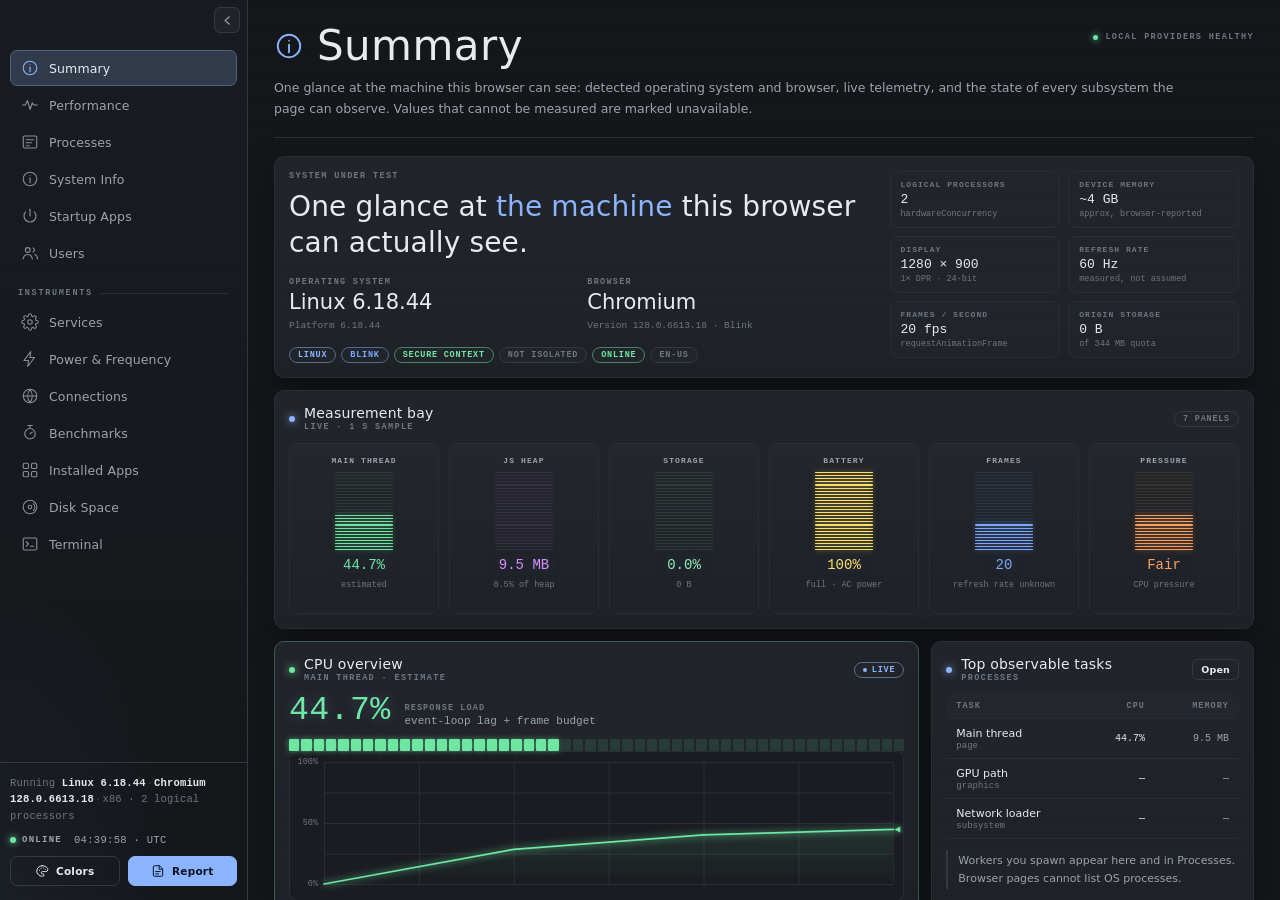
==== commit bb9c58a6: "misc changes" ====
--- a/spec-tabular.html
+++ b/spec-tabular.html
@@ -181,6 +181,22 @@
   position: relative;
   z-index: 10;
 }
+.side-head { flex: 0 0 auto; display: flex; justify-content: flex-end; padding: 7px 7px 3px; }
+.side-toggle {
+  width: 26px; height: 26px; display: inline-flex; align-items: center; justify-content: center;
+  padding: 0; border: 1px solid var(--line); border-radius: 6px;
+  background: color-mix(in srgb, var(--panel2) 78%, transparent); color: var(--muted);
+  cursor: pointer; transition: color .14s var(--ease), border-color .14s var(--ease), background .14s var(--ease);
+}
+.side-toggle:hover { color: var(--text); border-color: color-mix(in srgb, var(--accent) 32%, var(--line)); background: var(--panel2); }
+.side-toggle svg { width: 15px; height: 15px; transition: transform .22s var(--ease); }
+@media (min-width: 941px) {
+  .app { transition: grid-template-columns .22s var(--ease); }
+  .app.sidebar-collapsed { grid-template-columns: 40px minmax(0, 1fr); }
+  .app.sidebar-collapsed .rail,
+  .app.sidebar-collapsed .sidebar-foot { display: none; }
+  .app.sidebar-collapsed .side-toggle svg { transform: rotate(180deg); }
+}
 .rail { flex: 1; overflow-y: auto; padding: 14px 10px 12px; display: flex; flex-direction: column; gap: 1px; }
 .navgroup {
   padding: 16px 8px 5px; font: 600 8.5px var(--font-mono);
@@ -208,26 +224,18 @@
 .navlabel { flex: 1; }
 
 .main-col { display: flex; flex-direction: column; min-width: 0; min-height: 0; }
-.topbar {
-  flex: 0 0 auto; height: 46px;
-  display: flex; align-items: center; justify-content: space-between; gap: 14px;
-  padding: 0 16px 0 20px;
-  border-bottom: 1px solid var(--line);
-  background: color-mix(in srgb, var(--bg2) 92%, transparent);
-  position: relative; z-index: 15;
-}
-.bootbar {
-  position: absolute; left: 0; right: 0; bottom: -1px; height: 1px;
-  background: linear-gradient(90deg, transparent, var(--accent), transparent);
-  background-size: 40% 100%; background-repeat: no-repeat;
-  animation: bootslide 1.1s linear infinite;
-}
-.bootbar[hidden] { display: none; }
-@keyframes bootslide { from { background-position: -45% 0; } to { background-position: 145% 0; } }
-.session { display: flex; align-items: center; gap: 8px; min-width: 0; font: 11px var(--font-mono); color: var(--faint); letter-spacing: .015em; white-space: nowrap; overflow: hidden; text-overflow: ellipsis; }
+.sidebar-foot {
+  flex: 0 0 auto;
+  border-top: 1px solid var(--line);
+  padding: 12px 10px 14px;
+  display: flex; flex-direction: column; gap: 10px;
+}
+.session { font: 10.5px/1.55 var(--font-mono); color: var(--faint); letter-spacing: .015em; overflow-wrap: anywhere; }
 .session b { color: var(--text); font-weight: 600; }
 .session .sep { opacity: .5; padding: 0 1px; }
-.top-actions { display: flex; align-items: center; gap: 10px; flex: 0 0 auto; }
+.sidebar-state { display: flex; flex-wrap: wrap; align-items: center; gap: 6px 12px; }
+.sidebar-actions { display: flex; align-items: center; gap: 8px; }
+.sidebar-actions .btn { flex: 1 1 0; justify-content: center; }
 .livechip {
   display: inline-flex; align-items: center; gap: 6px;
   font: 600 9px var(--font-mono); letter-spacing: .14em; color: var(--muted);
@@ -240,8 +248,7 @@
 .livechip.offline i { background: #ff4d4f; box-shadow: 0 0 8px #ff4d4f; animation: none; }
 [data-theme="light"] .livechip.offline { color: #c62828; }
 @keyframes pulse { 0%,100% { opacity: 1; } 50% { opacity: .35; } }
-.clock { font: 500 11px var(--font-mono); color: var(--muted); font-variant-numeric: tabular-nums; letter-spacing: .05em; }
-.top-actions .divider { width: 1px; height: 18px; background: var(--line); }
+.clock { font: 500 10.5px var(--font-mono); color: var(--muted); font-variant-numeric: tabular-nums; letter-spacing: .03em; overflow-wrap: anywhere; }
 
 .stage {
   flex: 1; min-height: 0; overflow-y: auto; padding: 22px 26px 40px;
@@ -637,7 +644,7 @@
 #printArea { display: none; }
 @media print {
   body { overflow: visible; background: #fff; color: #111; }
-  .sidebar, .topbar, .scanlines, .view-head, .toast, .dialog, .skip-link, #views { display: none !important; }
+  .sidebar, .scanlines, .view-head, .toast, .dialog, .skip-link, #views { display: none !important; }
   .app, .main-col, .stage { display: block; height: auto; overflow: visible; padding: 0; }
   #printArea { display: block; }
   #printArea pre { font: 9.5pt/1.45 "Courier New", monospace; color: #111; white-space: pre-wrap; margin: 0; }
@@ -685,15 +692,18 @@
   body { overflow: auto; }
   .app { display: block; height: auto; }
   .sidebar { position: relative; height: auto; border-right: 0; border-bottom: 1px solid var(--line); }
+  .side-head { display: none; }
   .rail { flex-direction: row; overflow-x: auto; overflow-y: hidden; padding: 4px 10px 10px; gap: 4px; }
   .navgroup { display: none; }
   .navbtn { flex: 0 0 auto; min-height: 32px; padding: 6px 9px; }
   .navbtn .navlabel { white-space: nowrap; }
   .main-col { height: auto; min-height: calc(100dvh - 108px); }
   .stage { overflow: visible; padding: 16px 14px 30px; }
-  .topbar { height: auto; min-height: 44px; padding: 7px 12px; flex-wrap: wrap; }
-  .session { white-space: normal; }
-  .top-actions .divider { display: none; }
+  .sidebar-foot { flex-direction: row; flex-wrap: wrap; align-items: center; padding: 8px 12px 10px; gap: 8px 12px; }
+  .sidebar-foot .session { flex: 1 1 240px; }
+  .sidebar-state { flex: 0 0 auto; }
+  .sidebar-actions { flex: 0 0 auto; margin-left: auto; }
+  .sidebar-actions .btn { flex: 0 1 auto; }
   .view-head-row { flex-direction: column; gap: 0; }
   .head-status { padding-top: 10px; }
   .g2, .g3, .g4, .two-one, .one-two { grid-template-columns: 1fr; }
@@ -713,8 +723,8 @@
   .hero-stats { grid-template-columns: 1fr; }
   .identity { grid-template-columns: 1fr; }
   .detail { grid-template-columns: 1fr; }
-  .top-actions .btn span { display: none; }
-  .top-actions .btn { padding: 7px 8px; }
+  .sidebar-actions .btn span { display: none; }
+  .sidebar-actions .btn { padding: 7px 8px; }
   .wf-row { grid-template-columns: 100px minmax(0, 1fr) 52px; }
 }
 @media (prefers-reduced-motion: reduce) {
@@ -728,16 +738,19 @@
 
 <div class="app">
   <aside class="sidebar">
+    <div class="side-head">
+      <button class="side-toggle" id="sideToggle" type="button" aria-expanded="true" aria-controls="destinations" aria-label="Collapse sidebar" title="Collapse sidebar">
+        <svg viewBox="0 0 24 24" fill="none" stroke="currentColor" stroke-width="1.7" stroke-linecap="round" stroke-linejoin="round" aria-hidden="true"><path d="m15 6-7 6 7 6"/></svg>
+      </button>
+    </div>
     <nav class="rail" id="destinations" role="tablist" aria-orientation="vertical" aria-label="Destinations"></nav>
-  </aside>
-
-  <div class="main-col">
-    <header class="topbar">
+    <div class="sidebar-foot">
       <div class="session" id="sessionLine">Probing local providers<span class="sep">·</span>detecting OS and browser…</div>
-      <div class="top-actions">
+      <div class="sidebar-state">
         <span class="livechip" id="livechip" title="Browser network status"><i></i><span id="netState">ONLINE</span></span>
         <span class="clock" id="clock">--:--:--</span>
-        <span class="divider" aria-hidden="true"></span>
+      </div>
+      <div class="sidebar-actions">
         <button class="btn ghost" id="colorsBtn" type="button" title="Instrument colors">
           <svg viewBox="0 0 24 24" fill="none" stroke="currentColor" stroke-width="1.6" stroke-linecap="round" stroke-linejoin="round" aria-hidden="true"><path d="M12 3a9 9 0 1 0 0 18h1.3a2.1 2.1 0 0 0 0-4.2h-.6a1.9 1.9 0 0 1 0-3.8h5.8A3.5 3.5 0 0 0 22 9.5C22 5.9 17.5 3 12 3Z"/><circle cx="7.5" cy="10.5" r=".9" fill="currentColor" stroke="none"/><circle cx="10.5" cy="7.5" r=".9" fill="currentColor" stroke="none"/><circle cx="14.5" cy="7" r=".9" fill="currentColor" stroke="none"/><circle cx="17.5" cy="9.5" r=".9" fill="currentColor" stroke="none"/></svg>
           <span>Colors</span>
@@ -747,9 +760,10 @@
           <span>Report</span>
         </button>
       </div>
-      <div class="bootbar" id="bootbar" aria-hidden="true"></div>
-    </header>
-
+    </div>
+  </aside>
+
+  <div class="main-col">
     <main class="stage" id="stage" tabindex="-1">
       <div class="view-head">
         <div class="view-head-row">
@@ -1471,7 +1485,8 @@
     );
     line.title = ua;
   }
-  el('bootbar').hidden = true;
+  const boot = el('bootbar');
+  if (boot) boot.hidden = true;
   state.ready = true;
   updateView(true);
   await enhanceAsync();
@@ -6004,6 +6019,18 @@
       if (dlg) dlg.close();
     });
   }
+  on('sideToggle', 'click', () => {
+    const app = document.querySelector('.app');
+    if (!app) return;
+    const collapsed = app.classList.toggle('sidebar-collapsed');
+    const btn = el('sideToggle');
+    if (btn) {
+      const label = collapsed ? 'Expand sidebar' : 'Collapse sidebar';
+      btn.setAttribute('aria-expanded', String(!collapsed));
+      btn.setAttribute('aria-label', label);
+      btn.title = label;
+    }
+  });
   on('colorsBtn', 'click', () => { const d = el('colorsDialog'); if (d && !d.open) d.showModal(); });
   on('reportBtn', 'click', openReport);
   on('reportPrint', 'click', printReport);
@@ -6080,7 +6107,8 @@
   startLive();
   detectSpecs().catch(err => {
     console.error(err);
-    el('bootbar').hidden = true;
+    const boot = el('bootbar');
+    if (boot) boot.hidden = true;
     const line = el('sessionLine');
     if (line) line.textContent = 'Detection failed · ' + (err && err.message ? err.message : 'unknown error');
     toast('Detection failed · ' + (err && err.message ? err.message : 'unknown error'), true);
